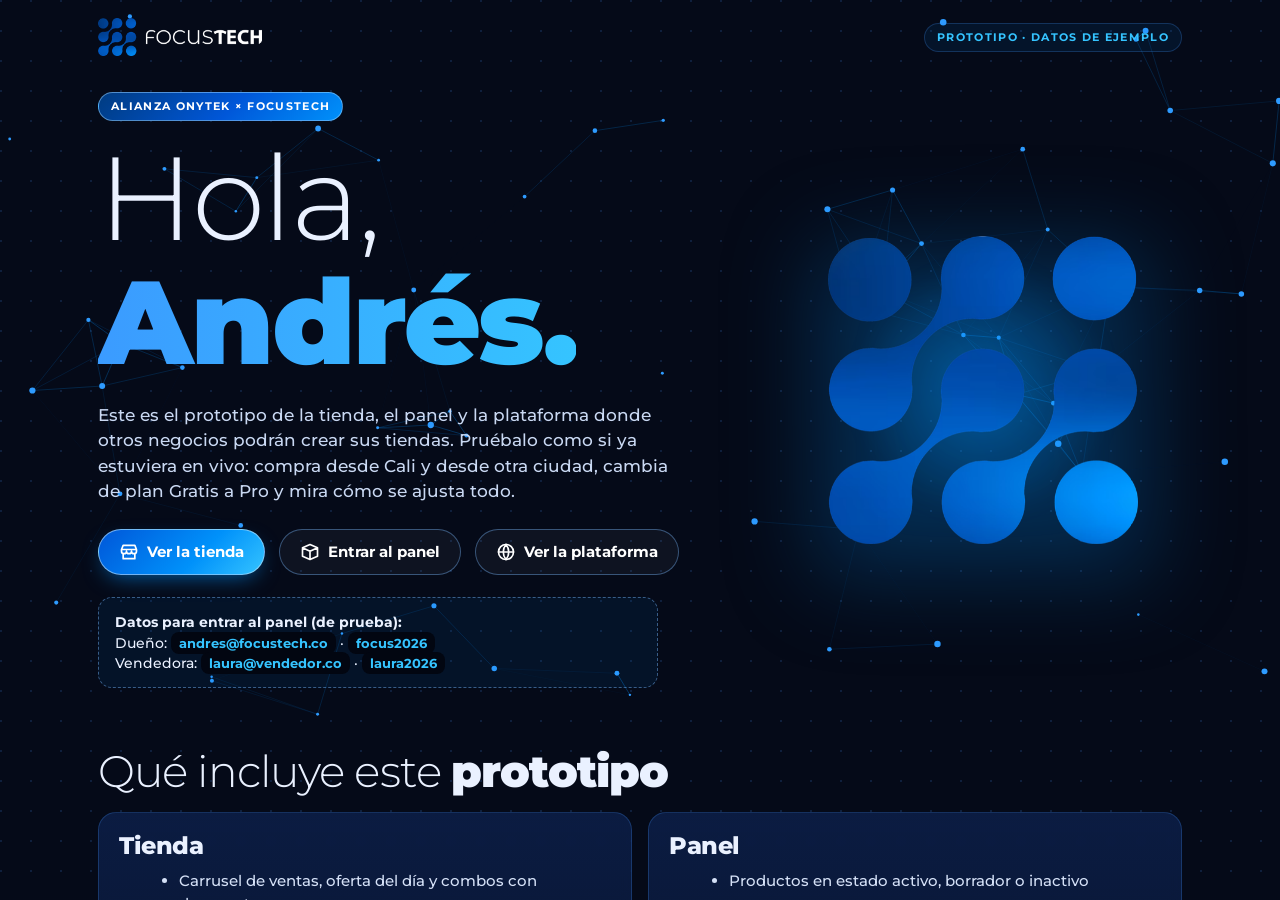
==== focustech-web/index.html @ 9f006800 "FOCUSTECH: version real (Supabase + PWA) en focustech-web; prototipo actualizado Co-Authored-By: Cla" ====
<!DOCTYPE html>
<html lang="es">
<head>
<meta charset="utf-8">
<meta name="viewport" content="width=device-width, initial-scale=1, viewport-fit=cover">
<title>FOCUSTECH · Tecnología premium con respaldo real</title>
<meta name="description" content="Celulares, tablets, relojes, portátiles y más con garantía directa de 3 meses a 1 año. Compra seguro o agenda tu cita en nuestro Showroom en Cali.">
<meta name="theme-color" content="#050A18">
<meta property="og:title" content="FOCUSTECH · Tecnología premium con respaldo real"><meta property="og:description" content="Compra seguro o agenda tu cita en nuestro Showroom. Garantía directa desde 3 meses hasta 1 año."><meta property="og:type" content="website"><meta property="og:image" content="icons/icon-512.png">
<link rel="manifest" href="manifest.webmanifest"><link rel="icon" type="image/png" href="icons/favicon.png"><link rel="apple-touch-icon" href="icons/apple-touch-icon.png">
<meta name="apple-mobile-web-app-capable" content="yes"><meta name="mobile-web-app-capable" content="yes"><meta name="apple-mobile-web-app-title" content="FOCUSTECH"><meta name="apple-mobile-web-app-status-bar-style" content="black-translucent">
<script src="config.js"></script>
<link rel="preconnect" href="https://fonts.googleapis.com">
<link href="https://fonts.googleapis.com/css2?family=Montserrat:wght@300;400;500;600;700;800;900&display=swap" rel="stylesheet">
<style>
/* Idea: red de nodos azules sobre noche profunda, como el isotipo. Cristal oscuro, degradado de marca, Montserrat Light + Bold como el logo. */
:root{
  --night:#050A18; --deep:#081330; --panel:#0B1A3D; --line:rgba(70,150,255,.24);
  --b1:#003B80; --b2:#0057D9; --b3:#0091FA; --cyan:#35C4FF;
  --text:#EAF1FF; --steel:#9DB2D6;
  --ok:#35D68B; --warn:#FFB84A; --bad:#FF6B7A;
  --g:linear-gradient(135deg,#003B80 0%,#0057D9 55%,#0091FA 100%);
  --gt:linear-gradient(90deg,#3B9BFF,#35C4FF);
  --f-display:'Montserrat',system-ui,-apple-system,'Segoe UI',sans-serif;
  --f-body:'Montserrat',system-ui,-apple-system,'Segoe UI',sans-serif;
  --f-mono:'Montserrat',system-ui,sans-serif;
  color-scheme:dark;
}
*{box-sizing:border-box;margin:0}
html,body{height:100%}
body{font:500 15px/1.5 var(--f-body);color:var(--text);background-color:var(--night);
  background-image:radial-gradient(circle at 1px 1px,rgba(70,150,255,.16) 1px,transparent 0);background-size:30px 30px;
  -webkit-font-smoothing:antialiased;overflow:hidden}
button,input,select,textarea{font:inherit;color:inherit}
button{cursor:pointer}
a{color:inherit}
:focus-visible{outline:3px solid var(--cyan);outline-offset:2px}
h1,h2,h3{font-family:var(--f-display);font-weight:800;line-height:1.05;letter-spacing:-.02em;text-wrap:balance}
.l{font-weight:300}
.gt{background:var(--gt);-webkit-background-clip:text;background-clip:text;color:transparent;font-weight:900}
.num{font-variant-numeric:tabular-nums}
.mono{font-variant-numeric:tabular-nums;letter-spacing:.04em}
.sr{position:absolute;width:1px;height:1px;overflow:hidden;clip:rect(0 0 0 0)}
.view{display:none;height:100%;overflow:auto;-webkit-overflow-scrolling:touch;scrollbar-color:#1d4a9a transparent}
.view.on{display:block}
#v-panel.on{display:flex}

/* botones */
.btn{display:inline-flex;align-items:center;justify-content:center;gap:8px;padding:11px 20px;border:1px solid rgba(120,185,255,.45);border-radius:999px;background:var(--g);color:#fff;font-weight:700;text-decoration:none;box-shadow:0 8px 22px -8px rgba(0,145,250,.7);transition:transform .15s,box-shadow .15s,filter .15s;min-height:44px}
.btn:hover{transform:translateY(-2px);box-shadow:0 12px 28px -8px rgba(0,145,250,.9);filter:brightness(1.1)}
.btn:active{transform:translateY(0) scale(.98)}
.btn.alt{background:rgba(255,255,255,.04);box-shadow:none;border-color:rgba(120,185,255,.4)}
.btn.alt:hover{background:rgba(0,145,250,.16);box-shadow:none}
.btn.sig{background:linear-gradient(135deg,#0057D9,#0091FA 60%,#35C4FF);border-color:rgba(190,230,255,.6)}
.btn.sm{padding:6px 14px;min-height:36px;font-size:13px}
.btn.block{width:100%}
.btn[disabled]{opacity:.4;cursor:not-allowed;box-shadow:none;transform:none;filter:none}
.ico{width:20px;height:20px;fill:none;stroke:currentColor;stroke-width:2;stroke-linecap:round;stroke-linejoin:round;flex:none}
.pill{display:inline-block;font:700 10.5px/1 var(--f-body);text-transform:uppercase;letter-spacing:.07em;padding:6px 9px;border-radius:999px;border:1px solid var(--line);background:rgba(255,255,255,.06);color:var(--text)}
.pill.ok{background:rgba(53,214,139,.14);color:#6FE6AE;border-color:rgba(53,214,139,.4)}
.pill.warn{background:rgba(255,184,74,.14);color:#FFCC7A;border-color:rgba(255,184,74,.4)}
.pill.bad{background:rgba(255,107,122,.14);color:#FF9AA5;border-color:rgba(255,107,122,.4)}
.pill.info{background:rgba(0,145,250,.18);color:#7CC7FF;border-color:rgba(0,145,250,.5)}
.pill.dark{background:#020611;color:#9DB2D6;border-color:#24376a}
.tag{display:inline-block;font:700 11px/1 var(--f-body);text-transform:uppercase;letter-spacing:.12em;padding:8px 12px;border:1px solid var(--line);border-radius:999px;color:var(--cyan);background:rgba(0,145,250,.08)}
.tag.solid{background:var(--g);color:#fff;border-color:rgba(160,215,255,.5)}

/* cristal con luz que sigue el cursor */
.card,.pc,.orow{position:relative;overflow:hidden;background:linear-gradient(180deg,rgba(16,40,92,.62),rgba(8,20,50,.78));border:1px solid var(--line);border-radius:18px;backdrop-filter:blur(6px)}
.card::before,.pc::before,.orow::before{content:"";position:absolute;inset:0;pointer-events:none;opacity:0;transition:opacity .25s;background:radial-gradient(240px circle at var(--mx,50%) var(--my,0%),rgba(0,145,250,.26),transparent 65%)}
.card:hover::before,.pc:hover::before,.orow:hover::before{opacity:1}

.logo{display:inline-flex;align-items:center;text-decoration:none;flex:none}
.logo img{display:block}

.zone{position:relative;overflow:hidden}
.net{position:absolute;inset:0;width:100%;height:100%;pointer-events:none;z-index:0}
.rel{position:relative;z-index:1}
.hv{position:relative;display:grid;place-items:center;min-height:260px}
.hv img{width:min(78%,340px);height:auto;position:relative;z-index:1;filter:drop-shadow(0 20px 50px rgba(0,145,250,.5));animation:floaty 6s ease-in-out infinite}
.hv.sm img{width:min(62%,220px)}
.par{transform:translate3d(calc(var(--px,0)*16px),calc(var(--py,0)*16px),0) rotateY(calc(var(--px,0)*12deg)) rotateX(calc(var(--py,0)*-12deg));transition:transform .2s ease-out}
.halo{position:absolute;width:70%;aspect-ratio:1;border-radius:50%;background:radial-gradient(circle,rgba(0,145,250,.45),transparent 65%);filter:blur(10px);animation:halo 5s ease-in-out infinite}
@keyframes floaty{50%{translate:0 -10px}}
@keyframes halo{50%{opacity:.6;transform:scale(1.08)}}

/* bienvenida */
.wrap{max-width:1120px;margin:0 auto;padding:0 18px}
.w-top{display:flex;align-items:center;justify-content:space-between;gap:10px;padding:18px 0;flex-wrap:wrap}
.hero2{display:grid;grid-template-columns:1.25fr .75fr;gap:24px;align-items:center;padding:18px 0 34px}
.hero2 h1{font-size:clamp(54px,10vw,118px);margin:16px 0 0;font-weight:300}
.hero2 p.lead{max-width:54ch;margin:18px 0 24px;font-size:17px;color:#C9D8F2}
.cta{display:flex;flex-wrap:wrap;gap:14px}
.creds{margin-top:22px;padding:14px 16px;border:1px dashed rgba(120,185,255,.45);border-radius:14px;background:rgba(0,145,250,.07);max-width:560px;font-size:13.5px}
.creds code{font:700 13px var(--f-body);background:#020611;color:var(--cyan);padding:3px 8px;border-radius:8px}
@media(max-width:760px){.hero2{grid-template-columns:1fr}.hv{order:-1;min-height:180px}.hv img{width:150px}}
.sec{padding:26px 0}
.sec>h2{font-size:clamp(28px,5vw,44px);margin-bottom:18px;font-weight:300}
.sec>h2 b{font-weight:900}
.steps{display:grid;grid-template-columns:repeat(auto-fit,minmax(230px,1fr));gap:16px}
.step{padding:20px}
.step .n{font:800 46px/1 var(--f-display);background:var(--gt);-webkit-background-clip:text;background-clip:text;color:transparent}
.step h3{font-size:22px;margin:8px 0}
.step p{color:#C9D8F2}
.two{display:grid;grid-template-columns:repeat(auto-fit,minmax(300px,1fr));gap:16px}
.two .card{padding:20px}
.two h3{font-size:24px;margin-bottom:12px}
.two li,.todo li{margin:0 0 8px 20px;color:#D5E1F7}
.todo{padding:20px}
.sw{display:grid;grid-template-columns:repeat(2,1fr);gap:10px}
.swb{display:flex;flex-direction:column;gap:2px;text-align:left;background:rgba(255,255,255,.04);border:1px solid var(--line);border-radius:14px;padding:10px;transition:transform .15s,border-color .15s}
.swb:hover{transform:translateY(-3px);border-color:var(--cyan)}
.swb i{display:block;height:44px;border-radius:10px;background:var(--c);border:1px solid rgba(255,255,255,.18);margin-bottom:6px}
.swb b{font-size:13px}.swb span{font:600 12px var(--f-body);color:var(--steel);letter-spacing:.06em}
.tysample{font-size:clamp(34px,7vw,54px);line-height:1;margin-bottom:10px}
.tysample span{font-weight:300}.tysample b{font-weight:900}

/* tienda */
.s-head{position:sticky;top:0;z-index:20;background:rgba(5,10,24,.82);backdrop-filter:blur(14px);border-bottom:1px solid var(--line)}
.s-head .wrap{display:flex;align-items:center;gap:12px;padding-top:10px;padding-bottom:10px;flex-wrap:wrap}
.search{flex:1 1 220px;order:3;position:relative}
.search input[type=text]{width:100%;padding:10px 14px 10px 42px;border:1px solid var(--line);border-radius:999px;background:rgba(255,255,255,.06);min-height:44px}
.search input::placeholder{color:var(--steel)}
.search .ico{position:absolute;left:14px;top:12px;color:var(--cyan);pointer-events:none}
@media(min-width:760px){.search{order:0;max-width:420px;margin-left:12px}}
.s-head .push{margin-left:auto;display:flex;gap:12px;align-items:center}
.s-head .lnk{font-size:13px;font-weight:700;color:var(--steel);text-decoration:none;padding:6px 2px;border-bottom:2px solid transparent}
.s-head .lnk:hover{color:#fff;border-color:var(--b3)}
.cartbtn{position:relative;background:var(--g);color:#fff;border:1px solid rgba(160,215,255,.5);border-radius:999px;padding:8px 16px;display:flex;gap:8px;align-items:center;font-weight:700;min-height:44px;box-shadow:0 8px 22px -8px rgba(0,145,250,.8)}
.cartbtn .cnt{background:#fff;color:#003B80;font:800 12px var(--f-body);min-width:22px;height:22px;border-radius:99px;display:grid;place-items:center;padding:0 6px}
.cartbtn.bump{animation:bump .45s}
@keyframes bump{30%{transform:scale(1.14)}60%{transform:scale(.96)}}
.shero{border-bottom:1px solid var(--line);background:linear-gradient(180deg,rgba(0,59,128,.25),transparent)}
.s-hero2{display:grid;grid-template-columns:1.3fr .7fr;gap:20px;align-items:center;padding:24px 0 26px}
.s-hero2 h1{font-size:clamp(40px,8vw,84px);font-weight:300;margin:14px 0 0}
.trust{display:flex;flex-wrap:wrap;gap:8px;margin-top:18px}
.s-hero2 .hv{min-height:180px}
@media(max-width:760px){.s-hero2{grid-template-columns:1fr}.s-hero2 .hv{display:none}}
.tools{display:flex;gap:12px;align-items:center;padding:16px 0 6px}
.chips{display:flex;gap:8px;overflow-x:auto;scrollbar-width:none;flex:1;padding:4px 2px}
.chip{flex:none;border:1px solid var(--line);border-radius:999px;background:rgba(255,255,255,.05);padding:8px 16px;font-weight:700;min-height:40px;transition:background .15s,transform .15s}
.chip:hover{transform:translateY(-2px);background:rgba(0,145,250,.15)}
.chip.on{background:var(--g);border-color:rgba(160,215,255,.6);box-shadow:0 6px 18px -6px rgba(0,145,250,.8)}
.sortw select{width:auto;min-height:40px;padding:6px 12px;border-radius:999px;font-weight:700;font-size:13px}
.grid{display:grid;grid-template-columns:repeat(auto-fill,minmax(150px,1fr));gap:16px;padding:12px 0 30px}
.pc{display:flex;flex-direction:column;text-align:left;transition:transform .18s ease-out,box-shadow .2s,border-color .2s;transform-style:preserve-3d}
.pc:hover{border-color:rgba(80,190,255,.7);box-shadow:0 18px 40px -16px rgba(0,145,250,.65)}
.pc .tile{position:relative;aspect-ratio:16/11;display:grid;place-items:center;cursor:pointer;overflow:hidden}
.pc .tile::after{content:"";position:absolute;inset:0;background:repeating-linear-gradient(0deg,transparent 0 3px,rgba(255,255,255,.025) 3px 4px);pointer-events:none}
.pc .tile svg{width:76%;height:auto;filter:drop-shadow(0 10px 18px rgba(0,0,0,.45));transition:transform .3s cubic-bezier(.2,.8,.2,1)}
.pc:hover .tile svg{transform:translateY(-5px) scale(1.07) rotate(-2deg)}
.pc .badge{position:absolute;left:10px;top:10px;z-index:1}
.pc .bd{padding:12px 14px 14px;display:flex;flex-direction:column;gap:3px;flex:1;position:relative}
.pc .br{font:700 10.5px var(--f-body);letter-spacing:.12em;text-transform:uppercase;color:var(--cyan)}
.pc .nm{font-weight:700;line-height:1.25;cursor:pointer}
.pc .sp{font-size:12px;line-height:1.4;color:var(--steel)}
.pc .pr{font:800 22px/1 var(--f-display);margin-top:auto;padding-top:10px}
.pc.off{opacity:.65}
.empty{padding:40px 16px;text-align:center;border:1px dashed var(--line);border-radius:18px;background:rgba(255,255,255,.03);margin-bottom:30px}

/* pie */
.foot{border-top:1px solid var(--line);background:linear-gradient(180deg,transparent,rgba(0,59,128,.22));padding:26px 0 30px;margin-top:20px}
.foot .by{display:flex;flex-wrap:wrap;gap:10px 16px;align-items:center;justify-content:space-between;padding-bottom:16px;border-bottom:1px solid var(--line)}
.onylogo{display:inline-flex;align-items:center;gap:8px;font:700 14px var(--f-body);letter-spacing:.14em}
.onylogo i{display:block;width:16px;height:16px;border-radius:5px;background:var(--g)}
.foot .lema{font-size:13px;color:var(--steel)}
.legal{display:flex;flex-wrap:wrap;gap:4px 0;margin-top:14px;font-size:12.5px}
.legal button{background:none;border:0;color:var(--text);padding:4px 0;text-decoration:underline;text-underline-offset:3px;opacity:.85}
.legal button:hover{color:var(--cyan)}
.legal span{padding:0 10px;color:#3a5a95}
.copy{margin-top:10px;font-size:12.5px;color:var(--steel)}

/* modal */
.mback{position:fixed;inset:0;background:rgba(2,6,17,.72);backdrop-filter:blur(4px);display:flex;align-items:flex-end;justify-content:center;z-index:60}
.msheet{background:linear-gradient(180deg,#0D1F4A,#071230);border:1px solid var(--line);width:100%;max-height:92%;display:flex;flex-direction:column;border-radius:22px 22px 0 0;box-shadow:0 -10px 50px -10px rgba(0,145,250,.5);animation:rise .28s cubic-bezier(.2,.8,.2,1)}
@keyframes rise{from{transform:translateY(24px)}}
.msheet>header{display:flex;align-items:center;justify-content:space-between;gap:10px;padding:14px 16px;border-bottom:1px solid var(--line)}
.msheet>header h3{font-size:20px}
.x{width:40px;height:40px;border:1px solid var(--line);border-radius:50%;background:rgba(255,255,255,.06);display:grid;place-items:center}
.x:hover{background:rgba(0,145,250,.25)}
.mbody{padding:16px;overflow:auto;flex:1}
.msheet>footer{padding:12px 16px;border-top:1px solid var(--line);display:flex;gap:10px;justify-content:flex-end;flex-wrap:wrap}
@media(min-width:760px){
  .mback{align-items:center}
  .msheet{width:560px;border-radius:22px;max-height:88%}
  .msheet.side{align-self:stretch;margin-left:auto;width:440px;max-height:none;border-radius:22px 0 0 22px}
}
.line{display:flex;gap:12px;align-items:center;padding:10px 0;border-bottom:1px solid rgba(70,150,255,.16)}
.line .th{width:64px;height:48px;display:grid;place-items:center;border-radius:10px;flex:none;border:1px solid var(--line)}
.line .th svg{width:80%}
.line .t{flex:1;min-width:0}
.line .t b{display:block;line-height:1.25}
.step-q{display:inline-flex;align-items:center;border:1px solid var(--line);border-radius:999px;background:rgba(255,255,255,.05);overflow:hidden}
.step-q button{width:34px;height:34px;border:0;background:none;font-weight:800;font-size:18px}
.step-q button:hover{background:rgba(0,145,250,.3)}
.step-q span{min-width:30px;text-align:center;font:700 14px var(--f-body)}
.tot{display:grid;gap:6px;padding:12px 0 0;font-size:14.5px}
.tot div{display:flex;justify-content:space-between}
.tot .g{font:800 26px/1 var(--f-display);padding-top:10px;border-top:1px solid var(--line);margin-top:4px}
.coupon{display:flex;gap:8px;margin-top:12px}
.coupon input{flex:1;min-width:0}
.fld{display:grid;gap:5px;margin-bottom:12px}
.fld label,.lbl{font:700 11px var(--f-body);text-transform:uppercase;letter-spacing:.1em;color:var(--cyan)}
input[type=text],input[type=email],input[type=password],input[type=number],input[type=tel],select,textarea{width:100%;border:1px solid var(--line);background:rgba(255,255,255,.06);padding:10px 14px;min-height:44px;border-radius:12px}
input:focus,select:focus{border-color:var(--b3);box-shadow:0 0 0 3px rgba(0,145,250,.28);outline:none}
select option{background:#0B1A3D;color:#fff}
.pays{display:grid;gap:8px;margin-bottom:12px}
.pay{display:flex;gap:10px;align-items:flex-start;border:1px solid var(--line);border-radius:14px;background:rgba(255,255,255,.04);padding:10px 12px;cursor:pointer}
.pay:has(input:checked){border-color:var(--b3);background:rgba(0,145,250,.14)}
.pay input{margin-top:4px;accent-color:#0091FA}
.pay small{display:block;color:var(--steel);font-size:12.5px}
.err{color:#FF9AA5;font-weight:700;font-size:13px;min-height:18px}
.specs{display:grid;gap:6px;margin:12px 0}
.specs li{list-style:none;padding:8px 12px;border:1px solid var(--line);border-radius:10px;background:rgba(255,255,255,.04);font-size:13.5px}
.bigtile{display:grid;place-items:center;aspect-ratio:16/10;border-radius:16px;border:1px solid var(--line)}
.bigtile svg{width:62%;filter:drop-shadow(0 14px 24px rgba(0,0,0,.5));animation:floaty 5s ease-in-out infinite}
.toast{position:fixed;left:50%;bottom:86px;transform:translateX(-50%);background:#0D1F4A;color:#fff;border:1px solid var(--b3);border-radius:999px;padding:12px 18px;z-index:90;font-weight:700;max-width:92%;display:none;box-shadow:0 10px 40px -10px rgba(0,145,250,.8)}
.toast.on{display:block}
.proc{text-align:center;padding:26px 0}
.proc p{margin-top:18px;color:var(--steel)}
.nodes{display:grid;grid-template-columns:repeat(3,26px);gap:9px;justify-content:center}
.nodes i{display:block;width:26px;height:26px;border-radius:50%;background:#0057D9;animation:dot 1.1s ease-in-out infinite}
.nodes i:nth-child(1){background:#003B80}.nodes i:nth-child(2){background:#004DAD}.nodes i:nth-child(3){background:#015CC5}
.nodes i:nth-child(8){background:#0064CC}.nodes i:nth-child(9){background:#0091FA}
@keyframes dot{0%,100%{transform:scale(.5);opacity:.45}50%{transform:scale(1);opacity:1}}
.fly{position:fixed;z-index:99;width:34px;height:34px;pointer-events:none;filter:drop-shadow(0 0 10px #0091FA)}

/* panel */
.side{width:240px;flex:none;background:linear-gradient(180deg,#071230,#050A18);border-right:1px solid var(--line);display:none;flex-direction:column;padding:16px 12px;height:100%;overflow:auto}
.side .logo{padding:6px 8px 20px}
.side nav{display:grid;gap:6px}
.nv{display:flex;gap:10px;align-items:center;padding:11px 14px;border:1px solid transparent;border-radius:14px;background:none;color:var(--steel);font-weight:700;text-align:left;width:100%;transition:background .15s,color .15s}
.nv:hover{background:rgba(0,145,250,.1);color:#fff}
.nv.on{background:var(--g);color:#fff;border-color:rgba(160,215,255,.4);box-shadow:0 8px 22px -10px rgba(0,145,250,.9)}
.nv .cnt{margin-left:auto;background:#fff;color:#003B80;font:800 11px var(--f-body);padding:2px 8px;border-radius:99px}
.side .by{margin-top:auto;padding:14px 8px 0;border-top:1px solid var(--line);font-size:12px;color:var(--steel)}
.pmain{flex:1;min-width:0;height:100%;overflow:auto;display:flex;flex-direction:column}
.ptop{position:sticky;top:0;z-index:15;background:rgba(5,10,24,.85);backdrop-filter:blur(14px);border-bottom:1px solid var(--line);display:flex;align-items:center;gap:10px;padding:10px 16px}
.ptop .r{margin-left:auto;display:flex;gap:8px;align-items:center}
.avatar{width:38px;height:38px;border-radius:50%;background:var(--g);border:1px solid rgba(160,215,255,.6);display:grid;place-items:center;font:800 16px var(--f-body)}
.pbody{padding:18px 16px 130px;flex:1;max-width:1100px;width:100%}
.hi{font-size:clamp(34px,6vw,56px);font-weight:300;margin-bottom:4px}
.hi b{font-weight:900}
.sub{color:var(--steel);margin-bottom:18px}
.kpis{display:grid;grid-template-columns:repeat(2,1fr);gap:12px;margin-bottom:18px}
.kpi{padding:14px 16px}
.kpi .k{font:700 10.5px var(--f-body);text-transform:uppercase;letter-spacing:.1em;color:var(--steel)}
.kpi .v{font:800 28px/1.1 var(--f-display);margin-top:6px}
.kpi.hot{background:var(--g);border-color:rgba(160,215,255,.6)}
.kpi.hot .k{color:#D8ECFF}
.cols{display:grid;gap:16px}
.box{padding:16px}
.box h3{font-size:19px;margin-bottom:12px}
.bars{display:grid;grid-template-columns:repeat(7,1fr);gap:8px;align-items:end;height:180px;padding-top:22px}
.bar{display:flex;flex-direction:column;justify-content:flex-end;align-items:center;gap:4px;height:100%}
.bar i{display:block;width:100%;border-radius:8px 8px 3px 3px;background:linear-gradient(180deg,#0057D9,#003B80);min-height:4px;transform-origin:bottom}
.bar.today i{background:linear-gradient(180deg,#35C4FF,#0091FA);box-shadow:0 0 22px rgba(0,145,250,.8)}
.bar em{font:700 10px var(--f-body);font-style:normal;white-space:nowrap}
.bar span{font:700 10.5px var(--f-body);color:var(--steel);text-transform:uppercase}
.anim .bar i{animation:grow .8s cubic-bezier(.2,.8,.2,1) both}
.anim .kpi{animation:up .5s cubic-bezier(.2,.8,.2,1) both}
.anim .kpi:nth-child(2){animation-delay:.06s}.anim .kpi:nth-child(3){animation-delay:.12s}.anim .kpi:nth-child(4){animation-delay:.18s}
@keyframes grow{from{transform:scaleY(0)}}
@keyframes up{from{transform:translateY(10px)}}
.row{display:flex;gap:10px;align-items:center;justify-content:space-between;padding:11px 0;border-bottom:1px solid rgba(70,150,255,.16);flex-wrap:wrap}
.row:last-child{border-bottom:0}
.row .l{min-width:0;flex:1 1 180px;font-weight:500}
.row .l b{display:block}
.row .l small{color:var(--steel)}
.row .rt{display:flex;gap:6px;align-items:center;flex-wrap:wrap}
.orow{width:100%;padding:14px;text-align:left;display:grid;gap:8px;margin-bottom:12px;color:inherit}
.orow:hover{border-color:rgba(80,190,255,.7)}
.orow .top{display:flex;justify-content:space-between;gap:8px;align-items:baseline}
.orow .id{font:700 13px var(--f-body);color:var(--cyan)}
.orow .tt{font:800 20px/1 var(--f-display)}
.toggle{width:48px;height:28px;border:1px solid var(--line);border-radius:99px;background:rgba(255,255,255,.08);position:relative;padding:0;transition:background .15s}
.toggle::after{content:"";position:absolute;top:3px;left:3px;width:20px;height:20px;border-radius:50%;background:#fff;transition:left .15s}
.toggle[aria-pressed=true]{background:var(--g)}
.toggle[aria-pressed=true]::after{left:23px}
.bnav{position:fixed;left:0;right:0;bottom:0;z-index:30;background:rgba(5,10,24,.92);backdrop-filter:blur(14px);display:grid;grid-template-columns:repeat(5,1fr);border-top:1px solid var(--line);padding-bottom:env(safe-area-inset-bottom)}
.bnav button{background:none;border:0;color:var(--steel);padding:10px 2px 9px;display:grid;justify-items:center;gap:3px;font:700 10.5px var(--f-body);position:relative}
.bnav button.on{color:var(--cyan)}
.bnav button.on::before{content:"";position:absolute;top:0;left:25%;right:25%;height:3px;border-radius:0 0 4px 4px;background:var(--cyan);box-shadow:0 0 14px var(--b3)}
.bnav .cnt{position:absolute;top:4px;left:55%;background:var(--b3);color:#fff;font:800 10px var(--f-body);padding:1px 6px;border-radius:99px}
.fab{position:fixed;right:16px;bottom:78px;width:58px;height:58px;border-radius:50%;background:linear-gradient(135deg,#0057D9,#0091FA 60%,#35C4FF);border:1px solid rgba(200,235,255,.7);box-shadow:0 12px 30px -8px rgba(0,145,250,.9);display:grid;place-items:center;z-index:31;color:#fff;transition:transform .15s}
.fab:hover{transform:rotate(90deg) scale(1.06)}
.fab .ico{width:28px;height:28px;stroke-width:3}
@media(min-width:900px){
  .side{display:flex}
  .bnav{display:none}
  .ptop .logo{display:none}
  .fab{bottom:24px;right:24px}
  .pbody{padding-bottom:50px}
  .kpis{grid-template-columns:repeat(4,1fr)}
  .cols{grid-template-columns:1.3fr 1fr}
  .toast{bottom:30px}
}
.login{min-height:100%;width:100%;display:grid;place-items:center;padding:70px 16px 20px;overflow:auto}
.login .card{width:100%;max-width:420px;padding:24px}
.login h1{font-size:34px;font-weight:300;margin:14px 0 6px}
.login h1 b{font-weight:900}
.lg-iso{width:64px;height:auto;display:block}
.pw{position:relative}
.pw button{position:absolute;right:0;top:0;height:44px;width:44px;border:0;background:none;display:grid;place-items:center;color:var(--steel)}
.chk{display:flex;gap:8px;align-items:center;margin:4px 0 14px;font-weight:600}
.chk input{width:20px;height:20px;accent-color:#0091FA}
.lock-top{position:absolute;top:14px;left:16px;right:16px;display:flex;justify-content:space-between;align-items:center;z-index:2}
.simrow{display:flex;gap:10px;align-items:center;flex-wrap:wrap;margin-bottom:16px}
@media(prefers-reduced-motion:reduce){*,*::before,*::after{animation:none!important;transition:none!important}}

/* ===== tienda en blanco (solo .lightv y sus ventanas) ===== */
.lightv,.msheet.lt{--text:#0A1633;--steel:#5A6C8F;--line:rgba(0,70,170,.18);color:var(--text)}
.lightv{color-scheme:light}
.lightv .s-head{background:rgba(255,255,255,.9);border-bottom-color:var(--line)}
.lightv .search .ico{color:#0057D9}
.lightv .s-head .lnk:hover{color:var(--text)}
.lightv .shero{background:linear-gradient(180deg,#E8F1FF,#fff);border-bottom-color:var(--line)}
.lightv .gt{background:linear-gradient(90deg,#003B80,#0091FA);-webkit-background-clip:text;background-clip:text;color:transparent}
.lightv .tag{color:#0057D9;background:rgba(0,87,217,.07);border-color:rgba(0,87,217,.25)}
.lightv .tag.solid{color:#fff;background:var(--g)}
.lightv .halo{background:radial-gradient(circle,rgba(0,145,250,.28),transparent 65%)}
.lightv .hv img{filter:drop-shadow(0 18px 34px rgba(0,87,217,.35))}
.lightv .chip{background:#fff;color:var(--text)}
.lightv .chip:hover{background:#EAF2FF}
.lightv .chip.on{background:var(--g);color:#fff}
.lightv .pc{background:#fff;box-shadow:0 10px 26px -16px rgba(0,60,160,.45)}
.lightv .pc:hover{box-shadow:0 22px 40px -18px rgba(0,87,217,.55)}
.lightv .pc .br{color:#0057D9}
.lightv .empty{background:rgba(0,87,217,.04)}
.lightv .foot{background:#F1F5FC}
.lightv .legal span{color:#9DB2D6}
.lightv .onylogo i{background:var(--g)}
.lightv .btn.alt,.msheet.lt .btn.alt{color:var(--text);background:#fff;border-color:rgba(0,87,217,.35)}
.lightv .btn.alt:hover,.msheet.lt .btn.alt:hover{background:#EAF2FF}
.lightv input,.lightv select,.msheet.lt input,.msheet.lt select{background:#F4F7FD;color:var(--text)}
.lightv input::placeholder,.msheet.lt input::placeholder{color:var(--steel)}
.lightv select option,.msheet.lt select option{background:#fff;color:#0A1633}
.lightv .pill,.msheet.lt .pill{background:#F1F5FC;color:var(--text)}
.lightv .pill.ok,.msheet.lt .pill.ok{background:#E3F7EC;color:#0E7A47;border-color:#9ADBB8}
.lightv .pill.warn,.msheet.lt .pill.warn{background:#FFF1D6;color:#8A5200;border-color:#F0C37A}
.lightv .pill.bad,.msheet.lt .pill.bad{background:#FFE4E6;color:#B3261E;border-color:#F3A5AC}
.lightv .pill.info,.msheet.lt .pill.info{background:#E1EEFF;color:#0057D9;border-color:#9CC6FF}
.lightv .pill.dark,.msheet.lt .pill.dark{background:#0A1633;color:#fff;border-color:#0A1633}
.msheet.lt{background:linear-gradient(180deg,#fff,#F1F5FC);box-shadow:0 -10px 50px -10px rgba(0,87,217,.35)}
.msheet.lt .x{background:#F1F5FC}
.msheet.lt .x:hover{background:#DCEAFF}
.msheet.lt .step-q,.msheet.lt .pay,.msheet.lt .specs li{background:#F4F7FD}
.msheet.lt .pay:has(input:checked){background:#E1EEFF}
.msheet.lt .fld label,.msheet.lt .lbl{color:#0057D9}
.msheet.lt .line,.msheet.lt .line .th{border-color:var(--line)}
.msheet.lt .step-q button:hover{background:#DCEAFF}
.msheet.lt .err{color:#C62828}
.msheet.lt .empty{background:rgba(0,87,217,.04)}

.lightv .s-head{background:rgba(255,255,255,.92)}
.ticker{background:linear-gradient(90deg,#003B80,#0057D9 50%,#0091FA);color:#fff;overflow:hidden;white-space:nowrap;font:700 11.5px var(--f-body);letter-spacing:.09em;text-transform:uppercase}
.tk{display:inline-flex;padding:9px 0;animation:tick 40s linear infinite}
.tk span{padding:0 26px}
.tk span::before{content:"";display:inline-block;width:7px;height:7px;border-radius:50%;background:#7FD3FF;margin-right:26px;vertical-align:middle;box-shadow:0 0 8px #7FD3FF}
@keyframes tick{to{transform:translateX(-50%)}}
.deal{display:grid;grid-template-columns:.85fr 1.15fr;margin:24px 0 6px;border-radius:26px;overflow:hidden;background:linear-gradient(120deg,#021A47,#003B80 52%,#0057D9);color:#fff;box-shadow:0 26px 54px -26px rgba(0,60,160,.8);position:relative}
.deal::after{content:"";position:absolute;inset:0;pointer-events:none;background:radial-gradient(520px circle at 18% 50%,rgba(53,196,255,.38),transparent 62%)}
.dtile{display:grid;place-items:center;padding:22px;min-height:230px;position:relative;z-index:1}
.dtile svg{width:72%;max-width:270px;animation:floaty 5s ease-in-out infinite;filter:drop-shadow(0 18px 28px rgba(0,0,0,.5))}
.dtx{padding:26px 26px 26px 6px;position:relative;z-index:1;display:flex;flex-direction:column;gap:10px;align-items:flex-start}
.dtx h2{font-size:clamp(24px,4vw,38px);font-weight:800}
.dsp{color:#C2D8F8;font-size:14px}
.dpr{display:flex;align-items:center;gap:10px;flex-wrap:wrap}
.dpr s{opacity:.6}
.dpr b{font:800 clamp(28px,5vw,40px)/1 var(--f-display)}
.cd{display:flex;gap:8px}
.cd span{background:rgba(255,255,255,.12);border:1px solid rgba(255,255,255,.28);border-radius:14px;padding:8px 10px;font:700 11px var(--f-body);min-width:60px;text-align:center;text-transform:uppercase;letter-spacing:.08em}
.cd b{display:block;font:800 24px/1.1 var(--f-display);font-variant-numeric:tabular-nums}
@media(max-width:760px){.deal{grid-template-columns:1fr}.dtx{padding:6px 20px 22px}.dtile{min-height:170px}}
.sh{display:flex;align-items:baseline;gap:6px 14px;flex-wrap:wrap;margin:30px 0 12px}
.sh h2,.ch{font-size:clamp(26px,4vw,38px);font-weight:300}
.sh h2 b,.ch b{font-weight:900}
.sh p{color:var(--steel);font-size:14px}
.ch{margin:30px 0 2px}
.crow{display:grid;grid-template-columns:repeat(auto-fit,minmax(270px,1fr));gap:16px}
.cb{background:#fff;border:1px solid var(--line);border-radius:22px;padding:16px;display:flex;flex-direction:column;gap:10px;box-shadow:0 14px 30px -20px rgba(0,60,160,.55);transition:transform .2s,box-shadow .2s}
.cb:hover{transform:translateY(-4px);box-shadow:0 24px 40px -22px rgba(0,87,217,.6)}
.cb .tag{align-self:flex-start}
.cb h3{font-size:21px}
.cbi{display:flex;align-items:center;gap:6px}
.cbi span{flex:1;aspect-ratio:4/3;border-radius:14px;display:grid;place-items:center;border:1px solid var(--line)}
.cbi span svg{width:76%}
.cbi i{font-style:normal;font-weight:800;color:#0057D9}
.cb ul{margin-left:18px;font-size:13px;color:var(--steel)}
.cbp{display:flex;align-items:center;gap:8px;flex-wrap:wrap;margin-top:auto}
.cbp s{color:var(--steel);font-size:13px}
.cbp b{font:800 22px/1 var(--f-display)}
.pc .pr s{font:600 12.5px var(--f-body);color:var(--steel);margin-right:6px}
.ship{margin-top:14px}
.shipbar{height:10px;border-radius:99px;background:rgba(0,87,217,.14);overflow:hidden}
.shipbar i{display:block;height:100%;background:linear-gradient(90deg,#0057D9,#35C4FF);border-radius:99px;transition:width .4s}
.ship p{font-size:12.5px;color:var(--steel);margin-top:6px}
.sug{margin-top:16px;padding-top:12px;border-top:1px solid var(--line)}
.sug h4{font:800 14px var(--f-display);margin-bottom:6px}
.sg{display:flex;gap:10px;align-items:center;padding:8px 0}
.sg .th{width:58px;height:44px;border-radius:10px;display:grid;place-items:center;flex:none;border:1px solid var(--line)}
.sg .th svg{width:80%}
.sg .t{flex:1;min-width:0;font-size:13px}
.sg .t b{display:block;line-height:1.2}


/* ===== tienda y plataforma: claro, aurora tecnológica + red de nodos (sin cuadrícula) ===== */
.lightv{position:relative;background-color:#EEF4FF;
  background-image:radial-gradient(900px 560px at 92% -6%,rgba(0,145,250,.28),transparent 62%),radial-gradient(760px 560px at -8% 30%,rgba(0,87,217,.20),transparent 64%),radial-gradient(900px 640px at 70% 108%,rgba(53,196,255,.26),transparent 62%),linear-gradient(180deg,#F5F9FF,#E6EFFD 60%,#EAF3FF);
  background-attachment:fixed}
.lightv .bgnet{position:fixed;inset:0;width:100%;height:100%;z-index:0;pointer-events:none}
.lightv>*:not(canvas){position:relative;z-index:1}
.lightv .s-head{position:sticky;z-index:30}
.lightv .s-head .push .lnk{background:none;border:0;font-family:inherit}
.lightv .s-head{background:rgba(255,255,255,.86)}
.sr{position:absolute;width:1px;height:1px;overflow:hidden}

/* hero carrusel */
.hero{position:relative;margin:20px 0 16px;border-radius:30px;overflow:hidden;color:#fff;background:linear-gradient(125deg,#021A47,#003B80 50%,#0057D9 100%);box-shadow:0 34px 70px -30px rgba(0,60,160,.85)}
.hero::before{content:"";position:absolute;inset:0;pointer-events:none;background:radial-gradient(620px circle at 78% 30%,rgba(53,196,255,.42),transparent 62%),radial-gradient(420px circle at 4% 100%,rgba(0,145,250,.35),transparent 65%)}
.hs{position:relative;display:grid}
.hsl{grid-area:1/1;display:grid;grid-template-columns:1.1fr .9fr;gap:14px;align-items:center;padding:34px 36px 58px;opacity:0;visibility:hidden;transform:translateX(26px);transition:opacity .55s,transform .55s,visibility .55s}
.hsl.on{opacity:1;visibility:visible;transform:none}
.sl-tx{display:flex;flex-direction:column;gap:14px;align-items:flex-start;min-width:0}
.hero .tag.solid{background:rgba(255,255,255,.16);border-color:rgba(255,255,255,.4)}
.hero h1{font-size:clamp(34px,5.6vw,66px);font-weight:300;line-height:1.02;color:#fff}
.hero h1 b{font-weight:900;background:linear-gradient(90deg,#fff,#7FD3FF);-webkit-background-clip:text;background-clip:text;color:transparent}
.hero h2{font-size:clamp(28px,4.6vw,52px);font-weight:800;color:#fff}
.sl-flag{display:inline-flex;align-items:center;gap:10px;font:700 12px var(--f-body);letter-spacing:.14em;text-transform:uppercase;color:#CFE6FF}
.flag{width:34px;height:23px;border-radius:5px;box-shadow:0 4px 12px rgba(0,0,0,.35)}
.sl-sp{color:#C6DBF8;font-size:15px;max-width:46ch}
.sl-pts{list-style:none;padding:0;display:grid;gap:10px;max-width:50ch}
.sl-pts li{display:flex;gap:12px;align-items:center;background:rgba(255,255,255,.1);border:1px solid rgba(255,255,255,.22);border-radius:16px;padding:11px 14px;font-size:14.5px;backdrop-filter:blur(6px)}
.sl-pts .ico{width:26px;height:26px;flex:none;color:#7FD3FF}
.hero .cta{display:flex;gap:10px;flex-wrap:wrap;margin-top:6px}
.hero .btn.alt-d{background:rgba(255,255,255,.12);color:#fff;border-color:rgba(255,255,255,.5);box-shadow:none}
.hero .btn.alt-d:hover{background:rgba(255,255,255,.24)}
.hero .btn.sig{background:#fff;color:#003B80;border-color:#fff;box-shadow:0 12px 30px -10px rgba(0,0,0,.5)}
.hero .btn.sig:hover{filter:none;background:#EAF5FF}
.hero .dpr s{color:#9FC0EE}
.hero .pill.info,.hero .pill.ok{background:rgba(255,255,255,.18);color:#fff;border-color:rgba(255,255,255,.4)}
.cd span{color:#fff}
.sl-art{display:grid;place-items:center;min-width:0}
.collage{position:relative;width:100%;max-width:420px;aspect-ratio:1/.9}
.cl{position:absolute;border-radius:22px;display:grid;place-items:center;border:1px solid rgba(255,255,255,.35);box-shadow:0 22px 40px -18px rgba(0,0,0,.6);animation:floaty 6s ease-in-out infinite}
.cl svg{width:78%}
.cl.c0{width:62%;height:62%;left:0;top:6%;animation-delay:-1s}
.cl.c1{width:52%;height:52%;right:0;top:0;animation-delay:-3s}
.cl.c2{width:50%;height:50%;right:8%;bottom:0;animation-delay:-2s}
.bigart{width:100%;max-width:340px;aspect-ratio:1;border-radius:30px;display:grid;place-items:center;border:1px solid rgba(255,255,255,.35);box-shadow:0 26px 50px -20px rgba(0,0,0,.65)}
.bigart svg{width:76%;animation:floaty 5s ease-in-out infinite;filter:drop-shadow(0 18px 24px rgba(0,0,0,.45))}
@keyframes floaty{50%{transform:translateY(-10px)}}
.wslist{list-style:none;padding:0;display:grid;gap:8px;width:100%;max-width:440px}
.wslist li{display:flex;justify-content:space-between;gap:10px;background:rgba(255,255,255,.1);border:1px solid rgba(255,255,255,.22);border-radius:14px;padding:10px 14px;font-size:13.5px}
.wslist li span{color:#C6DBF8;text-align:right}
.hnav{position:absolute;left:0;right:0;bottom:16px;display:flex;justify-content:center;align-items:center;gap:8px;z-index:2}
.hnav button{background:rgba(255,255,255,.14);border:1px solid rgba(255,255,255,.35);color:#fff;border-radius:50%;width:34px;height:34px;display:grid;place-items:center;padding:0}
.hnav .hd{width:11px;height:11px;border-radius:99px;transition:width .3s,background .3s;background:rgba(255,255,255,.4)}
.hnav .hd.on{width:34px;background:#fff}
@media(max-width:820px){.hsl{grid-template-columns:1fr;padding:26px 20px 64px}.sl-art{order:-1}.collage{max-width:250px}.bigart{max-width:200px}.hero{border-radius:24px}}
.hero.plat .hsl{padding-bottom:36px}

/* confianza */
.trust2{display:grid;grid-template-columns:repeat(auto-fit,minmax(210px,1fr));gap:12px;margin:14px 0 6px}
.tr{display:flex;gap:12px;align-items:center;background:rgba(255,255,255,.86);border:1px solid var(--line);border-radius:18px;padding:14px;backdrop-filter:blur(8px);box-shadow:0 12px 26px -20px rgba(0,60,160,.6)}
.tr .ico{width:34px;height:34px;flex:none;padding:7px;border-radius:12px;background:var(--g);color:#fff}
.tr b{display:block;font-size:14px;line-height:1.2}
.tr span{font-size:12.5px;color:var(--steel)}

/* tarjetas de producto */
.lightv .pc{background:rgba(255,255,255,.94)}
.sw2{display:flex;align-items:center;gap:6px;margin-top:4px;flex-wrap:wrap}
.sw2 small{font-size:11.5px;color:var(--steel);margin-left:2px}
.dot{width:22px;height:22px;border-radius:50%;background:var(--c,#999);border:2px solid #fff;box-shadow:0 0 0 1px rgba(0,40,110,.3);padding:0;transition:transform .15s,box-shadow .15s}
.dot:hover{transform:scale(1.15)}
.dot.on{box-shadow:0 0 0 2px #0057D9}
.dot.sm{display:inline-block;width:14px;height:14px;vertical-align:-2px;margin-right:6px;border-width:1px}
.wch{display:inline-flex;align-items:center;gap:5px;font-size:11.5px;font-weight:700;color:#0E7A47;margin-top:4px}
.wch .ico{width:14px;height:14px}
.wsn{display:flex;align-items:center;gap:6px;font-size:12px;font-weight:700;color:#0057D9;margin-top:6px;background:#E8F1FF;border-radius:10px;padding:5px 8px}
.wsn .ico{width:14px;height:14px}
.wsn.big{font-size:13.5px;padding:8px 12px;margin:8px 0}
.sw3{display:flex;gap:8px;flex-wrap:wrap;margin-top:12px}
.chipc{display:inline-flex;align-items:center;gap:6px;border:1px solid var(--line);background:#fff;border-radius:999px;padding:7px 14px;font-weight:700;font-size:13px}
.chipc.on{border-color:#0057D9;background:#E1EEFF}
.specs .ico{width:15px;height:15px;vertical-align:-2px;color:#0E7A47}
.vc{display:block;font-size:12px;color:var(--steel)}
.nudge{display:block;font-style:normal;font-size:12px;font-weight:700;color:#0057D9;margin-top:2px}

/* carrito y envío transparente */
.shipb{margin-top:14px;padding:12px;border:1px solid var(--line);border-radius:16px;background:#F4F7FD}
.shipb select{width:100%;margin-top:6px}
.sn{display:flex;gap:10px;align-items:flex-start;font-size:13px;margin-top:10px;color:var(--text)}
.sn .ico{flex:none;width:20px;height:20px;color:#0057D9}
.sn.ok{color:#0E7A47}.sn.ok .ico{color:#0E7A47}
.tot .good{color:#0E7A47}

/* bandas */
.band{display:grid;grid-template-columns:1.2fr .8fr;gap:22px;align-items:center;margin:34px 0 0;padding:30px;border-radius:28px;background:rgba(255,255,255,.9);border:1px solid var(--line);box-shadow:0 24px 50px -30px rgba(0,60,160,.55);backdrop-filter:blur(8px)}
.band h2{font-size:clamp(24px,3.6vw,38px);font-weight:800;margin:12px 0 8px}
.band p{color:var(--steel);max-width:54ch}
.band .tag{color:#0057D9}
.band.show{background:linear-gradient(125deg,#021A47,#003B80 55%,#0057D9);color:#fff;border-color:transparent}
.band.show p{color:#C6DBF8}
.band.show .tag.solid{background:rgba(255,255,255,.16)}
.band.show .btn.sig{background:#fff;color:#003B80}
.stp{list-style:none;padding:0;display:grid;gap:8px;margin:14px 0 18px}
.stp li{display:flex;gap:10px;align-items:center;font-weight:600}
.stp b{display:grid;place-items:center;width:26px;height:26px;border-radius:50%;background:rgba(255,255,255,.2);font-size:13px;flex:none}
.bv{position:relative;min-height:190px}
.bv .cl{width:48%;height:62%}
.bv .c0{left:0;top:8%}.bv .c1{right:0;top:0;width:44%;height:56%}.bv .c2{left:28%;right:auto;bottom:0}
.tl{display:flex;align-items:center;gap:6px;flex-wrap:wrap;justify-content:center}
.tl .tn{text-align:center;padding:14px 18px;border-radius:18px;background:#F1F6FF;border:1px solid var(--line);min-width:110px}
.tl .tn i{display:block;width:14px;height:14px;border-radius:50%;background:var(--g);margin:0 auto 8px;box-shadow:0 0 0 5px rgba(0,145,250,.18)}
.tl .tn b{display:block;font:800 18px var(--f-display)}
.tl .tn span{font-size:12px;color:var(--steel)}
.tl em{flex:1;min-width:14px;max-width:44px;height:3px;background:linear-gradient(90deg,#0057D9,#35C4FF);border-radius:3px}
.soc{display:flex;gap:8px;flex-wrap:wrap}
.soc a{display:grid;place-items:center;width:40px;height:40px;border-radius:50%;border:1px solid var(--line);background:rgba(255,255,255,.08);color:inherit;transition:transform .15s,background .15s}
.soc a:hover{transform:translateY(-3px);background:var(--g);color:#fff}
.soc.big{justify-content:flex-end}
.soc.big a{width:auto;height:auto;border-radius:16px;padding:12px 16px;gap:8px;display:inline-flex;align-items:center;background:#F1F6FF;color:var(--text);font-weight:700;font-size:13.5px}
.soc.big a:hover{color:#fff}
.fsoc{display:flex;justify-content:space-between;align-items:center;gap:14px;flex-wrap:wrap;padding-bottom:14px}
@media(max-width:820px){.band{grid-template-columns:1fr;padding:22px}.bv{min-height:150px}.soc.big{justify-content:flex-start}}
.wafab{position:fixed;left:16px;bottom:18px;z-index:25;display:inline-flex;align-items:center;gap:8px;background:#25D366;color:#fff;text-decoration:none;font-weight:800;font-size:13px;padding:12px 16px;border-radius:999px;box-shadow:0 14px 30px -10px rgba(18,140,70,.85)}
.wafab .ico{width:22px;height:22px}
@media(max-width:560px){.wafab span{display:none}.wafab{padding:14px}}

/* plataforma */
.feat{display:grid;grid-template-columns:repeat(auto-fit,minmax(230px,1fr));gap:14px}
.ft{padding:20px;background:rgba(255,255,255,.92)}
.ft .ico{width:42px;height:42px;padding:9px;border-radius:14px;background:var(--g);color:#fff;margin-bottom:12px}
.ft p{color:var(--steel);font-size:14px;margin-top:6px}
.ptable{background:rgba(255,255,255,.94);border:1px solid var(--line);border-radius:22px;overflow:hidden;margin-bottom:10px}
.ptable .pr{display:grid;grid-template-columns:1.6fr 1fr 1fr;gap:8px;padding:12px 18px;border-top:1px solid var(--line);align-items:center;font-size:14px}
.ptable .pr.h{border-top:0;background:#F1F6FF;font-size:15px}
.ptable .pr i{font-style:normal;text-align:center;color:var(--steel)}
.ptable .pr .pro{color:#0057D9;font-weight:800;background:rgba(0,145,250,.07);border-radius:10px;padding:4px}
.ptable .pr.f i{font:800 18px var(--f-display);color:var(--text)}
.ptable .pr b{text-align:center}
.panel-light{color:var(--text)}
#v-panel .ptable{background:rgba(16,40,92,.5);border-color:var(--line)}
#v-panel .ptable .pr.h{background:rgba(0,145,250,.14)}
#v-panel .ptable .pr i{color:var(--steel)}
#v-panel .ptable .pr .pro{color:#7CC7FF;background:rgba(0,145,250,.14)}
#v-panel .ptable .pr.f i{color:var(--text)}

/* panel: nuevas piezas */
.plan-chip{margin-top:auto;display:flex;align-items:center;gap:8px;border:1px solid var(--line);border-radius:14px;padding:10px;background:rgba(0,145,250,.1);font-weight:700;font-size:13px}
.plan-chip .ico{width:20px;height:20px;color:var(--cyan)}
.plan-chip span{flex:1}
.plan-chip button{background:var(--g);border:0;color:#fff;border-radius:99px;padding:5px 12px;font-weight:700;font-size:12px}
.plan-chip.pro{background:rgba(53,214,139,.12)}
.plan-chip.pro .ico{color:var(--ok)}
.side .by{margin-top:12px}
.subtabs{display:flex;gap:8px;margin:0 0 14px;flex-wrap:wrap}
.sech{font-size:20px;font-weight:800;margin:22px 0 10px}
.meter{display:flex;gap:16px;align-items:center;padding:14px 16px;margin-bottom:14px;flex-wrap:wrap}
.meter small{display:block;color:var(--steel);font-size:12.5px}
.bar2{flex:1;min-width:120px;height:10px;border-radius:99px;background:rgba(255,255,255,.1);overflow:hidden;margin:6px 0 10px}
.bar2 i{display:block;height:100%;background:linear-gradient(90deg,#0057D9,#35C4FF);border-radius:99px}
.stsel{width:auto;min-height:36px;padding:4px 10px;border-radius:99px;font-weight:700;font-size:13px}
.protag{display:inline-flex;align-items:center;gap:4px;margin-right:6px}
.protag .ico{width:11px;height:11px}
.mini{width:110px;min-height:36px;padding:4px 10px;text-align:right}
.int .fld{margin:8px 0 0}
.ia{display:flex;gap:10px;align-items:center;margin-top:12px}
.intg{display:grid;grid-template-columns:repeat(auto-fit,minmax(300px,1fr));gap:14px}
.int .l b{display:flex;align-items:center;gap:8px}
.int .l b .ico{width:20px;height:20px;color:var(--cyan)}
.simbox{display:flex;justify-content:space-between;gap:12px;align-items:center;padding:14px 16px;margin-bottom:14px;flex-wrap:wrap}
.simbox small{display:block;color:var(--steel)}
.planc{display:flex;gap:18px;justify-content:space-between;align-items:center;flex-wrap:wrap;padding:20px;margin-bottom:14px}
.planc h2{font-size:42px;margin:8px 0 4px}
.planc p{color:var(--steel);max-width:48ch}
.planc.pro{border-color:rgba(53,214,139,.5)}
.planb{display:grid;gap:8px;max-width:260px}
.planb small{color:var(--steel);font-size:12px}
.use{display:flex;justify-content:space-between;margin-top:8px}
.stp2{margin:10px 0 12px 18px;font-size:13.5px;color:var(--steel)}
.stp2 code{color:var(--cyan)}
.colr{display:flex;gap:8px;margin-bottom:8px;align-items:center}
.colr input[type=color]{width:46px;height:42px;padding:2px;border-radius:10px;flex:none}
.colr input[type=text]{flex:1;min-width:0}
.two2{display:grid;grid-template-columns:1fr 1fr;gap:8px}
.aib{display:flex;justify-content:space-between;align-items:center;gap:10px;margin-top:12px;padding:12px 14px;border-radius:16px;border:1px dashed var(--line)}
.aib small{display:block;color:var(--steel);font-size:12px}
.aib.done{color:#fff;border-style:solid}
.aib.done small{color:#DCEBFF}
.cbsel{display:grid;gap:8px;max-height:230px;overflow:auto;margin-top:6px;padding:4px}
.morel{display:grid;gap:8px}
.morel .nv{display:flex;align-items:center;gap:12px;width:100%;border:1px solid var(--line);border-radius:14px;padding:12px;background:rgba(255,255,255,.05);font-weight:700}
.crownb{display:grid;place-items:center;width:64px;height:64px;margin:0 auto;border-radius:50%;background:var(--g);color:#fff}
.crownb .ico{width:30px;height:30px}
.msheet.lt .aib{border-color:var(--line)}
.msheet.lt .morel .nv{background:#F4F7FD}
.msheet.lt .proc p{color:#5A6C8F}
.msheet.lt .card{background:#fff;border-color:var(--line)}
@media(prefers-reduced-motion:reduce){.hsl{transition:none}.cl,.bigart svg,.tk{animation:none}}

@media(max-width:560px){
  .hm{display:none}
  .lightv .s-head .wrap{flex-wrap:wrap;gap:8px 10px}
  .lightv .s-head .push .lnk{display:none}
  .lightv .s-head .push{margin-left:auto}
  .lightv .cartbtn{padding:6px 12px;min-height:40px}
  .lightv .s-head{position:relative}
  .lightv .s-head .push .btn.sm{padding:6px 12px}
}
.pbody{padding-bottom:96px}

/* categorías con íconos (rail) */
.chips{gap:6px;padding:8px 2px 12px}
.rc{flex:none;display:grid;justify-items:center;gap:7px;width:92px;background:none;border:0;padding:4px 2px;color:var(--text)}
.rc .ci{display:grid;place-items:center;width:68px;height:68px;border-radius:50%;background:#fff;border:2px solid rgba(0,87,217,.14);box-shadow:0 10px 22px -14px rgba(0,60,160,.6);transition:transform .2s,border-color .2s,box-shadow .2s}
.rc .ci svg{width:46px;height:auto}
.rc .ci .ico{width:28px;height:28px;color:#0057D9}
.rc b{font:700 11.5px/1.2 var(--f-body);text-transform:uppercase;letter-spacing:.03em;color:#4B6190;text-align:center}
.rc:hover .ci{transform:translateY(-3px);border-color:#0091FA}
.rc.on .ci{background:var(--g);border-color:#0057D9;box-shadow:0 12px 26px -10px rgba(0,87,217,.8)}
.rc.on .ci .ico{color:#fff}
.rc.on b{color:#0A1633}
.rc.pm .ci{background:linear-gradient(135deg,#FFE9A8,#F5B93A);border-color:#E3A21F}
.rc.pm .ci .ico{color:#7A4B00}
.rc.pm.on .ci{background:linear-gradient(135deg,#FFD25E,#E39A0F)}
.rc.pm.on .ci .ico{color:#4A2D00}
/* banda premium */
.band.prem{background:linear-gradient(125deg,#0A1633,#12286B 55%,#1C3F9A);color:#fff;border-color:transparent}
.band.prem p{color:#C6DBF8}
.band.prem h2 b{background:linear-gradient(90deg,#FFE08A,#F5B93A);-webkit-background-clip:text;background-clip:text;color:transparent}
.band.prem .tag.solid{background:linear-gradient(135deg,#FFD25E,#E39A0F);color:#3A2300;border-color:transparent}
.band.prem .btn.sig{background:#fff;color:#0A1633}
/* descuento */
.pc .pr{display:flex;align-items:baseline;gap:6px;flex-wrap:wrap}
.dsc{display:inline-block;font:800 12px/1 var(--f-body);padding:5px 8px;border-radius:99px;background:#E4343E;color:#fff;letter-spacing:.02em;align-self:center}
.dsc.lg{font-size:15px;padding:7px 11px}
.sv{font-size:12px;font-weight:700;color:#0E7A47;margin-top:3px}
.bigp{display:flex;align-items:baseline;gap:10px;flex-wrap:wrap;margin:6px 0}
.bigp b{font:900 36px/1 var(--f-display)}
.bigp s{font:600 17px var(--f-body);color:var(--steel)}
.savep{display:flex;align-items:center;gap:6px;font-weight:700;color:#0E7A47;font-size:13.5px;margin-bottom:6px}
.savep .ico{width:16px;height:16px}
/* medios */
.pc .tile .ta.media{position:absolute;inset:0;display:block}
.pc .tile .ta.media img,.pc .tile .ta.media video{width:100%;height:100%;object-fit:cover;display:block}
.pc:hover .tile .ta.media img{transform:scale(1.05)}
.pc .tile .ta.media img{transition:transform .35s}
.vplay{position:absolute;right:10px;bottom:10px;display:grid;place-items:center;width:30px;height:30px;border-radius:50%;background:rgba(0,0,0,.6);color:#fff}
.vplay .ico{width:14px;height:14px}
.vplay.sm{width:22px;height:22px;right:4px;bottom:4px}
.bigtile.gal{overflow:hidden;position:relative}
.bigtile.gal img,.bigtile.gal video{width:100%;height:100%;object-fit:contain;display:block;background:#050A18}
.thumbs{display:flex;gap:8px;margin-top:8px;overflow-x:auto}
.th2{position:relative;flex:none;width:64px;height:52px;border-radius:10px;overflow:hidden;border:2px solid transparent;padding:0;background:#050A18}
.th2.on{border-color:#0057D9}
.th2 img,.th2 video{width:100%;height:100%;object-fit:cover;display:block}
.upl{display:inline-flex;align-items:center;gap:8px;border:1px dashed rgba(0,145,250,.7);border-radius:14px;padding:12px 16px;cursor:pointer;font-weight:700;text-transform:none;letter-spacing:0;font-size:14px;color:var(--text)}
.upl:hover{background:rgba(0,145,250,.14)}
.mth{display:flex;gap:8px;flex-wrap:wrap;margin-top:8px}
.mt{position:relative;width:72px;height:72px;border-radius:12px;overflow:hidden;border:1px solid var(--line);background:#050A18}
.mt img,.mt video{width:100%;height:100%;object-fit:cover}
.mt em{position:absolute;left:0;right:0;bottom:0;background:rgba(0,87,217,.9);color:#fff;font:700 9px var(--f-body);text-align:center;padding:2px;font-style:normal;text-transform:uppercase}
.mt button{position:absolute;top:3px;right:3px;width:22px;height:22px;border-radius:50%;border:0;background:rgba(0,0,0,.7);color:#fff;display:grid;place-items:center;padding:0}
.mt button .ico{width:12px;height:12px}
.hint{display:block;color:var(--steel);font-size:12px;margin-top:4px}
.specs{padding:0}

/* tarjetas compactas */
.lightv .pc .tile{aspect-ratio:16/9}
.lightv .pc .bd{padding:10px 12px 12px;gap:2px}
.lightv .pc .nm{font-size:14px;line-height:1.2;display:-webkit-box;-webkit-line-clamp:2;-webkit-box-orient:vertical;overflow:hidden}
.lightv .pc .sp{font-size:11.5px;white-space:nowrap;overflow:hidden;text-overflow:ellipsis}
.lightv .pc .sw2{margin-top:2px;gap:5px}
.lightv .pc .sw2 small{display:none}
.lightv .pc .dot{width:18px;height:18px}
.lightv .pc .wch{font-size:11px;margin-top:2px}
.lightv .pc .pr{display:flex;flex-direction:column;align-items:flex-start;gap:1px;font-size:19px;padding-top:6px}
.lightv .pc .pr .pt{display:flex;align-items:center;gap:6px}
.lightv .pc .pr s{font:600 11.5px var(--f-body);margin:0}
.lightv .pc .dsc{font-size:10.5px;padding:3px 7px}
.lightv .pc .wsn{font-size:11px;margin-top:4px;padding:3px 7px;border-radius:8px}
.lightv .pc .btn.sm{min-height:36px;padding:5px 12px}
.lightv .pc .badge{font-size:9.5px;padding:5px 8px}
.grid{gap:14px}
.lightv .pc .tile .ta svg{width:auto;height:86%;max-width:80%}
.lightv .pc .tile .ta:not(.media){display:grid;place-items:center;width:100%;height:100%}.lightv .pc .tile .ta:not(.media) svg{height:86%;width:auto;max-width:80%}

.shb{position:absolute;right:8px;top:8px;z-index:2;width:32px;height:32px;border-radius:50%;border:0;background:rgba(255,255,255,.92);color:#0057D9;display:grid;place-items:center;padding:0;box-shadow:0 6px 14px -6px rgba(0,0,0,.5);transition:transform .15s,background .15s}
.shb:hover{transform:scale(1.1);background:#fff}
.shb .ico{width:16px;height:16px}
.shp{display:flex;gap:12px;align-items:center;margin-bottom:14px}
.shp .th{width:84px;height:64px;border-radius:12px;display:grid;place-items:center;flex:none;border:1px solid var(--line)}
.shp .th svg{width:80%}
.shp b{display:block}
.shp .num{font:800 18px var(--f-display);margin-right:6px}
.cpy{display:flex;gap:8px}
.cpy input{flex:1;min-width:0}
.shg{display:grid;grid-template-columns:1fr 1fr;gap:8px}
#sh-m:not(.sr){width:100%;margin-top:8px;min-height:80px}

.vrib{background:linear-gradient(90deg,#0057D9,#0091FA);color:#fff}
.vrib .wrap{display:flex;gap:12px;align-items:center;justify-content:space-between;padding:10px 16px;flex-wrap:wrap}
.vrib .ico{width:18px;height:18px;vertical-align:-4px;margin-right:6px}
.vrib .btn.alt{background:rgba(255,255,255,.18);color:#fff;border-color:rgba(255,255,255,.5);box-shadow:none}
.how ol{margin:8px 0 0 18px;display:grid;gap:4px;color:var(--steel);font-size:14px}
.how{margin-bottom:14px}
.gain{color:var(--ok)!important;font-weight:700}
.vr .mini{width:120px}
.row .l small{display:block}

/* ===== sello Onytek ===== */
.seal{position:relative;display:grid;grid-template-columns:auto 1fr auto;align-items:center;gap:6px 22px;padding:18px 24px;border-radius:22px;overflow:hidden;color:#EAF2FF;background:radial-gradient(120% 140% at 0% 0%,#10305f 0%,#08142b 55%,#050b18 100%);border:1px solid rgba(138,180,255,.28);box-shadow:0 18px 40px -22px rgba(0,30,90,.7),inset 0 1px 0 rgba(255,255,255,.08)}
.seal .sg{position:absolute;inset:0;pointer-events:none;background:linear-gradient(115deg,transparent 35%,rgba(255,255,255,.1) 50%,transparent 65%);transform:translateX(-120%);animation:sealshine 7s ease-in-out infinite}
@keyframes sealshine{0%,70%{transform:translateX(-120%)}100%{transform:translateX(120%)}}
.seal .sl{display:flex;flex-direction:column;gap:6px}
.seal small{font:700 10px var(--f-body);letter-spacing:.22em;text-transform:uppercase;color:#8FB4F0}
.seal img{display:block;height:30px;width:auto;max-width:100%}
.seal .sm{margin:0;font-size:13px;line-height:1.45;color:#B9CBE8}
.seal .btn{white-space:nowrap}
.seal.side{grid-template-columns:1fr;justify-items:start;padding:14px;border-radius:16px;gap:8px}
.seal.side img{height:22px}
.seal.side .sm{font-size:11.5px}
.view:not(.lightv) .seal .btn{display:none}
.foot .seal{margin-bottom:18px}
.side .by{border-top:0;padding:0;margin-top:12px}
@media(max-width:640px){.seal{grid-template-columns:1fr;justify-items:center;text-align:center;padding:20px 18px}.seal .sl{align-items:center}.seal img{height:28px}}

/* ===== tamaño de tarjetas ===== */
.densr{display:flex;align-items:center;justify-content:flex-end;gap:10px;padding:6px 0 2px;font-size:12px;font-weight:700;color:var(--steel)}
.dens{display:inline-flex;padding:3px;border-radius:999px;background:rgba(0,40,110,.07);border:1px solid rgba(0,70,160,.14)}
.dens button{display:inline-flex;align-items:center;gap:6px;border:0;background:transparent;color:#35507f;min-height:34px;padding:0 12px;border-radius:999px;font:700 12px var(--f-body)}
.dens button .ico{width:16px;height:16px}
.dens button.on{background:#fff;color:#0057D9;box-shadow:0 4px 12px -6px rgba(0,50,140,.5)}
@media(max-width:560px){.dens button b{display:none}.dens button{padding:0 14px}}
.grid.d-s{grid-template-columns:repeat(auto-fill,minmax(138px,1fr));gap:10px}
.grid.d-m{grid-template-columns:repeat(auto-fill,minmax(200px,1fr))}
.grid.d-l{grid-template-columns:repeat(auto-fill,minmax(290px,1fr));gap:20px}
.grid.d-s .pc .sp,.grid.d-s .pc .wch,.grid.d-s .pc .br,.grid.d-s .pc .wsn,.grid.d-s .pc .sw2 small{display:none}
.grid.d-s .pc .nm{font-size:12.5px}
.grid.d-s .pc .pr{font-size:16px}
.grid.d-s .pc .btn{min-height:34px;font-size:12px;padding:0 8px}
.grid.d-l .pc .nm{font-size:17px}
.grid.d-l .pc .pr{font-size:26px}
.grid.d-l .pc .tile{aspect-ratio:4/3}
@media(max-width:560px){.grid.d-s{grid-template-columns:repeat(3,1fr);gap:8px}.grid.d-m{grid-template-columns:repeat(2,1fr)}.grid.d-l{grid-template-columns:1fr}}

/* ===== analítica ===== */
.bars.b14{grid-template-columns:repeat(14,1fr);gap:4px}
.bars.b14 .bar span{font-size:10px;white-space:nowrap}
.bars.b14 .bar em{font-size:10px}
.rks{font-size:13px;color:var(--steel);margin:-4px 0 12px}
.cols3{display:grid;grid-template-columns:1fr;gap:12px;margin-bottom:12px}
@media(min-width:1000px){.cols3{grid-template-columns:repeat(3,1fr)}}
.rk h3{display:flex;align-items:center;gap:8px}
.rk h3 .ico{width:18px;height:18px;color:var(--cyan)}
.rkr{display:grid;grid-template-columns:26px 1fr auto;align-items:center;gap:10px;padding:8px 0;border-top:1px solid var(--line)}
.rkr:first-of-type{border-top:0}
.rkr .pos{display:grid;place-items:center;width:26px;height:26px;border-radius:50%;background:rgba(0,145,250,.16);font:800 12px var(--f-body);color:#8FD0FF}
.rkm{min-width:0}
.rkm .nm{display:block;font-size:13.5px;font-weight:600;white-space:nowrap;overflow:hidden;text-overflow:ellipsis}
.rkb{height:5px;border-radius:4px;background:rgba(255,255,255,.07);margin-top:6px;overflow:hidden}
.rkb i{display:block;height:100%;border-radius:4px;background:var(--g)}
.rkv{font-size:12.5px;font-weight:700;white-space:nowrap;color:var(--steel)}
.tip{display:flex;gap:12px;align-items:flex-start}
.tip .ico{flex:none;width:20px;height:20px;color:#FFC24B;margin-top:2px}
.tip p{margin:0}
.kpi .k{display:flex;align-items:center;gap:6px}
.kpi .k .ico{width:14px;height:14px}
.densr{justify-content:space-between;flex-wrap:wrap;gap:10px 14px;padding:10px 0 4px}
.densr .sortw{margin-right:auto}
.densr .dl{display:inline}
@media(max-width:560px){.densr .dl{display:none}}
.rkm .nm{white-space:normal;display:-webkit-box;-webkit-line-clamp:2;-webkit-box-orient:vertical;overflow:hidden;line-height:1.3}
.rc{width:98px}
.rc b{font-size:10.5px;letter-spacing:.02em;word-break:break-word}
.chips{justify-content:flex-start}
.grid.d-s .pc .badge{max-width:calc(100% - 46px);overflow:hidden;text-overflow:ellipsis;white-space:nowrap;font-size:9.5px;padding:3px 7px}
.grid.d-s .pc .shb{width:28px;height:28px;right:6px;top:6px}
.grid.d-s .pc .shb .ico{width:14px;height:14px}
@media(max-width:560px){.grid.d-s .pc .badge{display:none}.grid.d-s .pc .dsc{display:none}}
.rc b{font-size:10px;letter-spacing:0;word-break:normal;overflow-wrap:normal}
.pmain .foot .seal{display:none}


/* ===== redes: logos a todo color ===== */
.bico{width:24px;height:24px;flex:none;display:block;transition:transform .3s cubic-bezier(.3,1.6,.5,1)}
.soc a{background:#fff;border:1px solid rgba(0,60,140,.14);box-shadow:0 6px 14px -10px rgba(0,40,120,.5);transition:transform .25s cubic-bezier(.3,1.6,.5,1),box-shadow .25s,border-color .25s}
.soc a:hover{background:#fff;color:inherit;transform:translateY(-4px)}
.soc a:hover .bico{transform:scale(1.18) rotate(-6deg)}
.soc a.ig:hover{box-shadow:0 12px 20px -10px rgba(214,41,118,.7);border-color:#D62976}
.soc a.ttk:hover{box-shadow:0 12px 20px -10px rgba(254,44,85,.6);border-color:#25F4EE}
.soc a.fb:hover{box-shadow:0 12px 20px -10px rgba(24,119,242,.7);border-color:#1877F2}
.soc a.yt:hover{box-shadow:0 12px 20px -10px rgba(255,0,0,.6);border-color:#FF0000}
.soc a.wa:hover{box-shadow:0 12px 20px -10px rgba(37,211,102,.7);border-color:#25D366}
.soc.big{justify-content:flex-end}
.soc.big a.sk{width:auto;height:auto;border-radius:16px;padding:11px 18px 11px 14px;gap:10px;display:inline-flex;align-items:center;color:#0A1633;text-decoration:none}
.soc.big a.sk:hover{color:#0A1633}
.sk-t b{font:700 14px var(--f-body);color:#0A1633}
@media(max-width:820px){.soc.big{justify-content:flex-start}}
.view:not(.lightv) .soc a{background:rgba(255,255,255,.95)}

/* ===== avisos: campana, lista y chat de WhatsApp ===== */
.bell{position:relative;display:grid;place-items:center;width:40px;height:40px;border-radius:50%;border:1px solid var(--line);background:rgba(255,255,255,.06);color:#fff}
.bell .ico{width:20px;height:20px}
.bell .cnt{position:absolute;top:-4px;right:-4px;min-width:18px;height:18px;padding:0 5px;border-radius:9px;background:#FF3D71;color:#fff;font:800 11px/18px var(--f-body);text-align:center;box-shadow:0 0 0 2px #050b18}
.bell.ring .ico{animation:ringb 2.4s ease-in-out infinite;transform-origin:50% 0}
@keyframes ringb{0%,60%,100%{transform:rotate(0)}65%{transform:rotate(14deg)}70%{transform:rotate(-12deg)}75%{transform:rotate(9deg)}80%{transform:rotate(-6deg)}85%{transform:rotate(0)}}
.ntl{display:grid;gap:8px}
.nt{display:flex;align-items:center;gap:12px;text-align:left;width:100%;padding:12px;border-radius:16px;border:1px solid var(--line);background:rgba(255,255,255,.04);color:inherit}
.nt.new{border-color:rgba(0,170,255,.6);background:rgba(0,120,255,.12)}
.nti{display:grid;place-items:center;flex:none;width:40px;height:40px;border-radius:12px;background:var(--g)}
.nti .ico{width:20px;height:20px;color:#fff}
.ntx{display:grid;gap:2px;min-width:0;flex:1}
.ntx b{font-size:14.5px}.ntx small{font-size:12.5px;color:var(--steel)}.ntx em{font-style:normal;font-size:11.5px;color:#7FD3A0}
.dotn{width:10px;height:10px;border-radius:50%;background:#FF3D71;flex:none}
.pill.nuevo{background:#FF3D71;color:#fff;border-color:transparent}
.wachat{padding:14px;border-radius:16px;background:#0B141A url("data:image/svg+xml,%3Csvg xmlns='http://www.w3.org/2000/svg' width='26' height='26'%3E%3Ccircle cx='3' cy='3' r='1' fill='%23ffffff' fill-opacity='.05'/%3E%3C/svg%3E")}
.wab{position:relative;max-width:100%;padding:10px 12px 20px;border-radius:4px 14px 14px 14px;background:#005C4B;color:#E9EDEF;font-size:13.5px;line-height:1.5;word-break:break-word;box-shadow:0 2px 4px rgba(0,0,0,.3)}
.wab b{color:#fff}
.wat{position:absolute;right:10px;bottom:4px;font-size:10.5px;color:#9FD8C9}
.nfy .rks{margin-bottom:6px}
.nfy .fld{margin:10px 0}

</style>
</head>
<body>

<section id="v-welcome" class="view" aria-label="Bienvenida"></section>
<section id="v-shop" class="view lightv" aria-label="Tienda FOCUSTECH"></section>
<section id="v-platform" class="view lightv" aria-label="Plataforma Onytek"></section>
<section id="v-panel" class="view" aria-label="Panel FOCUSTECH"></section>
<div id="mroot"></div>
<div id="toast" class="toast" role="status"></div>

<script>
const IMG={"H": "[data-uri]", "V": "[data-uri]", "ISO": "[data-uri]", "ISOW": "[data-uri]", "HB": "[data-uri]", "ONY": "[data-uri]"};
/* ===== configuración: si config.js trae url y key de Supabase, funciona en modo real ===== */
const CFG=window.FT_CFG||{};
const PROD=!!(CFG.url&&CFG.key);

/* ===== utilidades ===== */
const $=(s,r=document)=>r.querySelector(s);
const esc=s=>String(s==null?'':s).replace(/[&<>"']/g,c=>({'&':'&amp;','<':'&lt;','>':'&gt;','"':'&quot;',"'":'&#39;'}[c]));
const money=n=>'$'+Math.round(n).toString().replace(/\B(?=(\d{3})+(?!\d))/g,'.');
const short=n=>n>=1e6?'$'+(n/1e6).toFixed(1).replace('.',',')+' M':n>0?'$'+Math.round(n/1000)+' mil':'$0';
const WA='573000000000'; // número de ejemplo, se cambia por el de FOCUSTECH
const pad2=v=>String(v).padStart(2,'0');

const IC={
  bell:'<path d="M6 9a6 6 0 1112 0c0 6 2 7 2 7H4s2-1 2-7"/><path d="M10 20a2 2 0 004 0"/>',
  d1:'<rect x="4" y="4" width="16" height="16" rx="3"/>',
  d2:'<rect x="4" y="4" width="7" height="7" rx="1.5"/><rect x="13" y="4" width="7" height="7" rx="1.5"/><rect x="4" y="13" width="7" height="7" rx="1.5"/><rect x="13" y="13" width="7" height="7" rx="1.5"/>',
  d3:'<rect x="3" y="3" width="5" height="5" rx="1"/><rect x="9.5" y="3" width="5" height="5" rx="1"/><rect x="16" y="3" width="5" height="5" rx="1"/><rect x="3" y="9.5" width="5" height="5" rx="1"/><rect x="9.5" y="9.5" width="5" height="5" rx="1"/><rect x="16" y="9.5" width="5" height="5" rx="1"/><rect x="3" y="16" width="5" height="5" rx="1"/><rect x="9.5" y="16" width="5" height="5" rx="1"/><rect x="16" y="16" width="5" height="5" rx="1"/>',
  eye:'<path d="M2 12s3.6-7 10-7 10 7 10 7-3.6 7-10 7S2 12 2 12z"/><circle cx="12" cy="12" r="3"/>',
  chart:'<path d="M4 20V4M4 20h16"/><path d="M8 16v-5M12 16V8M16 16v-8"/>',
  copy:'<rect x="9" y="9" width="11" height="11" rx="2"/><path d="M5 15V6a2 2 0 012-2h9"/>',
  share:'<circle cx="18" cy="5" r="3"/><circle cx="6" cy="12" r="3"/><circle cx="18" cy="19" r="3"/><path d="M8.6 13.5l6.8 4M15.4 6.5l-6.8 4"/>',
  play:'<path d="M8 5v14l11-7z" fill="currentColor"/>',
 home:'<path d="M3 11l9-8 9 8M5 10v10h14V10"/>',
 bag:'<path d="M5 8h14l-1 12H6zM9 8a3 3 0 016 0"/>',
 box:'<path d="M3 7l9-4 9 4v10l-9 4-9-4zM3 7l9 4 9-4M12 11v10"/>',
 users:'<circle cx="9" cy="8" r="3.5"/><path d="M2.5 20a6.5 6.5 0 0113 0M16 4.5a3.5 3.5 0 010 7M18 14a6 6 0 013.5 6"/>',
 tag:'<path d="M3 12V3h9l9 9-9 9z"/><circle cx="8" cy="8" r="1.5"/>',
 plus:'<path d="M12 5v14M5 12h14"/>',
 cart:'<circle cx="9" cy="20" r="1.5"/><circle cx="18" cy="20" r="1.5"/><path d="M2 3h3l2.5 12h11L21 7H6"/>',
 eye:'<path d="M2 12s4-7 10-7 10 7 10 7-4 7-10 7S2 12 2 12z"/><circle cx="12" cy="12" r="3"/>',
 eyeoff:'<path d="M3 3l18 18M10.6 5.1A9.7 9.7 0 0112 5c6 0 10 7 10 7a17 17 0 01-3.2 3.9M6.2 6.2A17 17 0 002 12s4 7 10 7a9.8 9.8 0 004-.9"/>',
 x:'<path d="M5 5l14 14M19 5L5 19"/>',
 search:'<circle cx="11" cy="11" r="7"/><path d="M20 20l-4-4"/>',
 out:'<path d="M9 4H4v16h5M16 8l4 4-4 4M20 12H9"/>',
 store:'<path d="M3 9l2-5h14l2 5M3 9h18v2a3 3 0 01-6 0 3 3 0 01-6 0 3 3 0 01-6 0zM5 14v6h14v-6"/>',
 shield:'<path d="M12 3l8 3v6c0 5-3.5 8-8 9-4.5-1-8-4-8-9V6z"/><path d="M8.5 12l2.5 2.5 4.5-5"/>',
 truck:'<path d="M2 6h11v10H2zM13 9h4l4 4v3h-8"/><circle cx="6" cy="18" r="2"/><circle cx="17" cy="18" r="2"/>',
 calendar:'<rect x="3" y="5" width="18" height="16" rx="3"/><path d="M3 10h18M8 3v4M16 3v4"/>',
 bolt:'<path d="M13 2L4 14h7l-1 8 9-12h-7z"/>',
 card:'<rect x="2" y="5" width="20" height="14" rx="3"/><path d="M2 10h20M6 15h4"/>',
 plug:'<path d="M9 2v6M15 2v6M6 8h12v4a6 6 0 01-12 0zM12 18v4"/>',
 globe:'<circle cx="12" cy="12" r="9"/><path d="M3 12h18M12 3a14 14 0 010 18M12 3a14 14 0 000 18"/>',
 crown:'<path d="M3 8l4 4 5-7 5 7 4-4-2 11H5z"/>',
 spark:'<path d="M12 3l2 6 6 2-6 2-2 6-2-6-6-2 6-2z"/>',
 more:'<circle cx="5" cy="12" r="1.6"/><circle cx="12" cy="12" r="1.6"/><circle cx="19" cy="12" r="1.6"/>',
 lock:'<rect x="5" y="11" width="14" height="10" rx="2"/><path d="M8 11V8a4 4 0 018 0v3"/>',
 check:'<path d="M5 12.5l4.5 4.5L19 7"/>',
 pin:'<path d="M12 21s7-6 7-12a7 7 0 10-14 0c0 6 7 12 7 12z"/><circle cx="12" cy="9" r="2.5"/>',
 chevl:'<path d="M15 5l-7 7 7 7"/>',
 chevr:'<path d="M9 5l7 7-7 7"/>',
 ig:'<rect x="3" y="3" width="18" height="18" rx="5"/><circle cx="12" cy="12" r="4"/><circle cx="17.5" cy="6.5" r="1"/>',
 tk:'<path d="M14 3v11.5a3.5 3.5 0 11-3.5-3.5M14 3c.4 2.6 2.2 4.3 5 4.5"/>',
 fb:'<path d="M14 8h3V4h-3a4 4 0 00-4 4v3H7v4h3v6h4v-6h3l1-4h-4V8z"/>',
 yt:'<rect x="2.5" y="5.5" width="19" height="13" rx="4"/><path d="M10 9.5v5l4.5-2.5z"/>',
 wa:'<path d="M3 21l1.6-4.9A8.5 8.5 0 1112 20.5a8.4 8.4 0 01-4.2-1.1z"/><path d="M9 8.5c0 3 2.5 5.5 5.5 5.5l1-1.5-2-1-.8.8a3.5 3.5 0 01-1.5-1.5l.8-.8-1-2z"/>'
};
const ic=(n,c='')=>`<svg class="ico ${c}" viewBox="0 0 24 24" aria-hidden="true">${IC[n]}</svg>`;
const FLAG=`<svg class="flag" viewBox="0 0 30 20" role="img" aria-label="Bandera de Colombia"><rect width="30" height="10" fill="#FFD100"/><rect y="10" width="30" height="5" fill="#003893"/><rect y="15" width="30" height="5" fill="#CE1126"/></svg>`;

const logo=(go,h=34,v='H')=>`<a class="logo" href="#${go}" data-act="go:${go}" aria-label="FOCUSTECH, ir al inicio"><img src="${IMG[v]}" alt="FOCUSTECH" style="height:${h}px;width:auto"></a>`;
const nodeLoader=()=>`<div class="nodes" aria-hidden="true">${[0,1,2,3,4,5,6,7,8].map(i=>`<i style="animation-delay:${i*110}ms"></i>`).join('')}</div>`;

/* ===== ilustraciones de producto, recoloreables ===== */
const S1='stroke="#031030" stroke-width="3" stroke-linejoin="round"';
const ART={
 laptop:`<rect x="34" y="14" width="92" height="62" rx="5" fill="#fff" ${S1}/><rect x="42" y="22" width="76" height="46" fill="#06122E"/><path d="M42 60l22-18 14 10 12-8 28 16z" fill="#015CC5"/><path d="M12 82h136l-9 13H21z" fill="#0091FA" ${S1}/>`,
 phone:`<rect x="56" y="6" width="48" height="98" rx="9" fill="#fff" ${S1}/><rect x="62" y="16" width="36" height="76" fill="#06122E"/><rect x="66" y="22" width="28" height="18" fill="#0091FA"/><rect x="66" y="46" width="28" height="6" fill="#015CC5"/><circle cx="80" cy="98" r="2.5" fill="#06122E"/>`,
 phone2:`<rect x="56" y="6" width="48" height="98" rx="9" fill="#06122E" ${S1}/><rect x="61" y="12" width="38" height="86" rx="4" fill="#015CC5"/><circle cx="72" cy="22" r="5" fill="#fff"/><circle cx="72" cy="36" r="5" fill="#fff"/><circle cx="88" cy="28" r="2" fill="#fff"/>`,
 headphones:`<path d="M42 70V56a38 38 0 0176 0v14" fill="none" ${S1}/><rect x="32" y="62" width="20" height="36" rx="7" fill="#0091FA" ${S1}/><rect x="108" y="62" width="20" height="36" rx="7" fill="#0091FA" ${S1}/>`,
 keyboard:`<rect x="10" y="30" width="140" height="56" rx="6" fill="#fff" ${S1}/>${[0,1,2].map(r=>[0,1,2,3,4,5,6,7,8].map(c=>`<rect x="${18+c*14}" y="${38+r*15}" width="10" height="10" fill="${(r+c)%7==0?'#0091FA':'#06122E'}"/>`).join('')).join('')}`,
 mouse:`<rect x="56" y="12" width="48" height="86" rx="24" fill="#fff" ${S1}/><path d="M80 12v34M56 46h48" stroke="#06122E" stroke-width="3" fill="none"/><rect x="76" y="22" width="8" height="16" rx="4" fill="#0091FA" ${S1}/>`,
 monitor:`<rect x="16" y="10" width="128" height="72" rx="4" fill="#fff" ${S1}/><rect x="24" y="18" width="112" height="56" fill="#06122E"/><path d="M24 62l30-24 24 16 20-12 38 26v6H24z" fill="#015CC5"/><rect x="72" y="82" width="16" height="12" fill="#06122E"/><rect x="50" y="94" width="60" height="7" fill="#0091FA" ${S1}/>`,
 tablet:`<rect x="30" y="8" width="100" height="94" rx="9" fill="#fff" ${S1}/><rect x="37" y="15" width="86" height="80" fill="#06122E"/><path d="M37 80l26-22 16 12 14-9 30 19v1H37z" fill="#015CC5"/><circle cx="80" cy="99" r="2" fill="#06122E"/>`,
 watch:`<rect x="62" y="2" width="36" height="22" rx="5" fill="#0091FA" ${S1}/><rect x="62" y="86" width="36" height="22" rx="5" fill="#0091FA" ${S1}/><rect x="46" y="20" width="68" height="70" rx="18" fill="#fff" ${S1}/><rect x="52" y="26" width="56" height="58" rx="13" fill="#06122E"/><circle cx="80" cy="55" r="16" fill="none" stroke="#35C4FF" stroke-width="4"/><path d="M80 45v10l7 4" stroke="#fff" stroke-width="3" fill="none"/>`,
 ssd:`<rect x="28" y="26" width="104" height="60" rx="7" fill="#06122E" ${S1}/><rect x="38" y="36" width="60" height="22" fill="#0091FA"/><rect x="38" y="64" width="26" height="12" fill="#EFF0EA"/><rect x="104" y="36" width="18" height="40" fill="#015CC5"/>`
};
const BODY={laptop:'#fff',phone:'#fff',phone2:'#06122E',headphones:'#0091FA',keyboard:'#fff',mouse:'#fff',monitor:'#fff',tablet:'#fff',watch:'#fff',ssd:'#06122E'};
function art(t,c){
  let s=ART[t]||ART.ssd;
  if(c){const k='fill="'+BODY[t]+'"',v='fill="'+c+'"';s=t==='headphones'?s.split(k).join(v):s.replace(k,v)}
  return `<svg viewBox="0 0 160 110" role="img" aria-label="Ilustración del producto">${s}</svg>`;
}
const CATART={'Portátiles':'laptop','Móviles':'phone','Audio':'headphones','Periféricos':'keyboard','Monitores':'monitor','Tablets':'tablet','Relojes':'watch','Almacenamiento':'ssd'};
const CATS=['Móviles','Tablets','Relojes','Portátiles','Audio','Periféricos','Monitores','Almacenamiento'];
const TINTS=['radial-gradient(circle at 50% 38%,#0F4DB0,#071C4A 72%)','radial-gradient(circle at 50% 38%,#0A3D93,#061538 72%)','radial-gradient(circle at 50% 38%,#0C57C4,#08224F 72%)','radial-gradient(circle at 50% 38%,#0A47A0,#050F2E 72%)'];
const AITINTS=['radial-gradient(circle at 30% 25%,#35C4FF,#0A3D93 55%,#050F2E)','radial-gradient(circle at 70% 30%,#7A5CFF,#1B2E8F 55%,#050F2E)','radial-gradient(circle at 50% 20%,#2EE6C5,#0A5C8F 55%,#050F2E)','radial-gradient(circle at 25% 70%,#FF7AB6,#4B2E9A 55%,#050F2E)','radial-gradient(circle at 60% 60%,#FFB84A,#9A3F1B 55%,#1A0B20)'];
const COLORS={
 laptop:[{n:'Plata',h:'#E4E9F2'},{n:'Gris espacial',h:'#6B7585'},{n:'Azul noche',h:'#2447B8'}],
 phone:[{n:'Blanco',h:'#F4F6FB'},{n:'Negro',h:'#1B2233'},{n:'Azul',h:'#2F6BFF'}],
 phone2:[{n:'Negro',h:'#06122E'},{n:'Verde',h:'#0E7A5F'},{n:'Morado',h:'#5B3FD1'}],
 headphones:[{n:'Azul',h:'#0091FA'},{n:'Negro',h:'#222B3F'},{n:'Rojo',h:'#E5384F'}],
 keyboard:[{n:'Blanco',h:'#fff'},{n:'Negro',h:'#2A3246'}],
 mouse:[{n:'Blanco',h:'#fff'},{n:'Negro',h:'#2A3246'},{n:'Azul',h:'#2F6BFF'}],
 monitor:[{n:'Negro',h:'#2A3246'},{n:'Blanco',h:'#fff'}],
 tablet:[{n:'Gris espacial',h:'#6B7585'},{n:'Plata',h:'#E4E9F2'},{n:'Azul',h:'#2F6BFF'}],
 watch:[{n:'Medianoche',h:'#1B2233'},{n:'Blanco estelar',h:'#F4F6FB'},{n:'Rojo',h:'#E5384F'}],
 ssd:[{n:'Grafito',h:'#06122E'},{n:'Azul',h:'#0057D9'}]
};
const cols=p=>(p.colors&&p.colors.length)?p.colors:[{n:'Único',h:null}];
const artP=(p,i)=>{const c=cols(p)[i]||cols(p)[0];return art(p.art,c.h)};

/* ===== ciudades y tarifas de ejemplo (se reemplazan con la API de la transportadora) ===== */
const CITIES=[
 {n:'Cali',rate:0,eta:'Hoy o mañana',local:true},
 {n:'Bogotá',rate:16000,eta:'2 a 4 días hábiles'},
 {n:'Medellín',rate:16000,eta:'2 a 4 días hábiles'},
 {n:'Barranquilla',rate:22000,eta:'3 a 5 días hábiles'},
 {n:'Cartagena',rate:22000,eta:'3 a 5 días hábiles'},
 {n:'Bucaramanga',rate:19000,eta:'3 a 5 días hábiles'},
 {n:'Pereira',rate:14000,eta:'2 a 3 días hábiles'},
 {n:'Manizales',rate:14000,eta:'2 a 3 días hábiles'},
 {n:'Armenia',rate:13000,eta:'2 a 3 días hábiles'},
 {n:'Popayán',rate:13000,eta:'2 a 3 días hábiles'},
 {n:'Pasto',rate:20000,eta:'3 a 5 días hábiles'},
 {n:'Cúcuta',rate:22000,eta:'3 a 6 días hábiles'},
 {n:'Otra ciudad',rate:25000,eta:'4 a 7 días hábiles'}
];
const cityInfo=n=>CITIES.find(c=>c.n===n)||CITIES[CITIES.length-1];

/* ===== estado ===== */
const mk=(id,n,b,spec,price,stock,cat,art,t,w,ws)=>({id,n,b,spec,price,stock,cat,art,tint:TINTS[t],st:'activo',w,ws:ws||null,colors:(COLORS[art]||[]).map(c=>({...c}))});
const S={
 plan:'pro', cat:'Todo', q:'', sort:'rel', cart:[], coupon:null, city:'Cali', sel:{}, draft:{},
 user:null, tab:'resumen', ptab:'lista', anim:true, next:1048, slide:0, ai:{used:2},
 products:[
  mk(1,'Portátil Lenovo IdeaPad 3 15"','Lenovo','Ryzen 5 / 16 GB RAM / 512 GB SSD / Pantalla 15,6" FHD',2349000,6,'Portátiles','laptop',1,12),
  mk(2,'Portátil HP Pavilion 14','HP','Core i5 / 16 GB RAM / 512 GB SSD / Pantalla 14" FHD',2899000,3,'Portátiles','laptop',0,12),
  mk(3,'Samsung Galaxy A55 128 GB','Samsung','128 GB / 8 GB RAM / Cámara 50 MP / 5G',1499000,12,'Móviles','phone',2,12),
  mk(4,'Xiaomi Redmi Note 13 256 GB','Xiaomi','256 GB / 8 GB RAM / Pantalla AMOLED 120 Hz',899000,18,'Móviles','phone2',3,12,{price:829000,min:3}),
  mk(5,'Audífonos Sony WH-CH520','Sony','Bluetooth / Hasta 50 h de batería / Micrófono',219000,14,'Audio','headphones',0,6,{price:189000,min:3}),
  mk(6,'Teclado mecánico Redragon Kumara','Redragon','Switch rojo / Retroiluminado / 87 teclas',149000,20,'Periféricos','keyboard',3,6,{price:129000,min:3}),
  mk(7,'Mouse Logitech G203','Logitech','8.000 DPI / RGB / 6 botones',79000,2,'Periféricos','mouse',2,3,{price:65000,min:5}),
  mk(8,'Monitor LG 24" IPS 75 Hz','LG','24" Full HD / IPS / 75 Hz / HDMI',529000,7,'Monitores','monitor',1,12),
  mk(9,'Monitor Samsung 27" curvo','Samsung','27" Full HD / Curvo / 75 Hz / HDMI',899000,0,'Monitores','monitor',0,12),
  mk(10,'SSD Kingston NV2 1 TB','Kingston','NVMe M.2 / Lectura 3.500 MB/s / 1 TB',279000,25,'Almacenamiento','ssd',3,12,{price:245000,min:4})
 ],
 combos:[
  {id:'trabajo',n:'Trabajo en casa',tag:'Productividad',ids:[1,7,10],pct:7,on:true},
  {id:'estudio',n:'Estudio y música',tag:'Móvil',ids:[4,5],pct:6,on:true},
  {id:'escritorio',n:'Escritorio completo',tag:'Setup',ids:[8,6,7],pct:8,on:true}
 ],
 deal:{id:3,pct:12,on:true},
 coupons:[{code:'FOCUS10',pct:10,uses:14,on:true},{code:'BIENVENIDO5',pct:5,uses:31,on:true},{code:'NAVIDAD15',pct:15,uses:0,on:false}],
 orders:[], events:[], citas:[], dens:'m', notifs:[],
 stats:{visits:[212,248,231,296,274,189,203,265,301,287,342,318,276,0],views:{1:186,2:97,3:244,4:171,5:128,6:73,7:49,8:112,9:61,10:84,11:158,12:92,13:67,14:55},asks:{1:31,2:22,3:58,4:19,5:12,6:8,7:5,8:21,9:14,10:9,11:34,12:17,13:11,14:7},adds:{1:64,2:29,3:91,4:70,5:47,6:30,7:16,8:36,9:0,10:33,11:52,12:26,13:19,14:15},shares:{},chat:0,seen:false},
 cities:CITIES.map(c=>({...c})),
 settings:{
  pay:{wompi:{on:true,k1:'',k2:''},bold:{on:true,k1:'',k2:''},transfer:{on:true,info:'Bancolombia Ahorros 000-000000-00 a nombre de FOCUSTECH (ejemplo)'},cod:{on:true}},
  ship:{insure:1,carrier:'inter',inter:{on:true,k1:''},envia:{on:false,k1:''},pickup:{on:true}},
  px:{meta:{on:true,k1:''},tiktok:{on:true,k1:''}},
  social:{instagram:'focustech.co',tiktok:'focustech.co',facebook:'focustech.co',youtube:'',whatsapp:'3000000000'},
  domain:'tienda.focustech.co',
  notify:{wa:true,num:'300 000 0000',panel:true}
 },
 tenants:[
  {n:'FOCUSTECH',plan:'pro',prods:14,domain:'tienda.focustech.co',st:'Activa',me:true},
  {n:'Boutique de ejemplo',plan:'free',prods:8,domain:'boutique.tiendas.onytek.co',st:'Activa'},
  {n:'Mascotas de ejemplo',plan:'pro',prods:64,domain:'mascotas-ejemplo.co',st:'Activa'},
  {n:'Café de ejemplo',plan:'free',prods:10,domain:'cafe.tiendas.onytek.co',st:'En revisión'}
 ]
};
const FREE_MAX=10, FREE_AI=5;
const P=id=>S.products.find(p=>p.id===id);
const pro=()=>S.plan==='pro';
const isAct=p=>!!p&&p.st==='activo';
const refV=()=>S.ref?(S.vendors.find(v=>v.code===S.ref&&v.on)||null):null;
const wsOn=()=>pro()&&!refV();
const vpOf=(v,p)=>{const x=v&&v.prices[p.id];return x&&x>=(p.base||0)?x:0};
const shopProducts=()=>{let l=S.products.filter(isAct).slice(0,pro()?1e9:FREE_MAX);const v=refV();if(v)l=l.filter(p=>p.base&&vpOf(v,p));return l};
const dealOn=()=>{const p=S.deal&&P(S.deal.id);return !!(S.deal&&S.deal.on&&pro()&&!refV()&&isAct(p))};
const isDeal=p=>dealOn()&&S.deal.id===p.id;
const eff=p=>refV()?(vpOf(refV(),p)||p.price):isDeal(p)?Math.round(p.price*(1-S.deal.pct/100)/1000)*1000:p.price;
const was=p=>{if(refV())return 0;const w=Math.max(p.old||0,isDeal(p)?p.price:0);return w>eff(p)?w:0};
const offPct=p=>was(p)?Math.round((1-eff(p)/was(p))*100):0;
const unit=(p,qty)=>{const b=eff(p);return(wsOn()&&p.ws&&qty>=p.ws.min&&p.ws.price<b)?p.ws.price:b};
const activeCombos=()=>(pro()&&!refV())?S.combos.filter(c=>c.on&&c.ids.every(id=>{const p=P(id);return isAct(p)&&p.stock>0})):[];
const topSold=()=>{const m={};S.orders.forEach(o=>o.items.forEach(l=>{m[l.id]=(m[l.id]||0)+l.q}));return Object.entries(m).sort((a,b)=>b[1]-a[1]).slice(0,3).map(e=>+e[0])};

/* precios anteriores y productos premium (originales) */
[[1,2549000],[3,1699000],[5,259000],[8,599000]].forEach(([id,o])=>{P(id).old=o});
S.products.push(
 Object.assign(mk(11,'iPhone 15 128 GB','Apple','128 GB / Cámara 48 MP / Chip A16 / 5G / Original',3399000,5,'Móviles','phone',2,12),{old:3699000,prem:true,colors:[{n:'Negro',h:'#1B2233'},{n:'Rosado',h:'#F2C6D0'},{n:'Azul',h:'#9EC1E8'}]}),
 Object.assign(mk(12,'iPad 10.ª generación 64 GB','Apple','Pantalla 10,9" / 64 GB / Chip A14 / Wi-Fi / Original',1899000,4,'Tablets','tablet',1,12),{old:2099000,prem:true}),
 Object.assign(mk(13,'Apple Watch Series 9 45 mm','Apple','Pantalla siempre activa / GPS / Resistente al agua / Original',1799000,3,'Relojes','watch',3,12),{old:1999000,prem:true}),
 Object.assign(mk(14,'Samsung Galaxy Tab S9 FE','Samsung','10,9" / 128 GB / S Pen incluido / Original',1599000,6,'Tablets','tablet',0,12),{old:1799000,prem:true}));
function mkOrder(id,cli,city,pay,paid,ship,d,items){
  const lines=items.map(([pid,q])=>({id:pid,q,p:P(pid).price,col:cols(P(pid))[0].n}));
  const sub=lines.reduce((a,l)=>a+l.p*l.q,0),sh=cityInfo(city).rate;
  S.orders.push({id,cli,tel:'300 555 0'+(100+id%900),city,addr:'Calle '+(10+id%40)+' # '+(5+id%30)+'-'+(10+id%60),pay,paid,ship,d,items:lines,sub,disc:0,ship$:sh,total:sub+sh,carrier:cityInfo(city).local?'Entrega directa FOCUSTECH':'Interrapidísimo',guia:ship!=='Por despachar'&&!cityInfo(city).local?'IR-'+(700000+id*37):''});
}
mkOrder(1041,'Laura Gómez','Medellín','Wompi',true,'Entregado',6,[[3,1]]);
mkOrder(1042,'Camilo Restrepo','Cali','Contra entrega',true,'Entregado',5,[[5,2],[6,1]]);
mkOrder(1043,'Daniela Ortiz','Cali','Bold',true,'Enviado',3,[[1,1]]);
mkOrder(1044,'Sebastián Ríos','Bogotá','Transferencia',true,'Por despachar',2,[[8,1],[7,1]]);
mkOrder(1045,'Valentina Mora','Cali','Contra entrega',false,'Por despachar',1,[[4,1]]);
mkOrder(1046,'Julián Cárdenas','Pereira','Transferencia',false,'Por despachar',0,[[10,2],[5,1]]);
mkOrder(1047,'Mariana Peña','Cali','Wompi',true,'Por despachar',0,[[6,1]]);
(()=>{const d=new Date(Date.now()+864e5*2),f=d.toISOString().slice(0,10);
 S.citas.push({id:1,cli:'Ricardo Mejía',tel:'300 555 0141',fecha:f,franja:'2:00 a 4:00 p. m.',prod:'Portátil HP Pavilion 14',st:'Pendiente'},
              {id:2,cli:'Carolina Duque',tel:'300 555 0177',fecha:f,franja:'10:00 a 12:00 m.',prod:'Monitor LG 24" IPS 75 Hz',st:'Confirmada'})})();

/* vendedores: el dueño fija el precio base; el vendedor fija su precio de venta (nunca menor al base) */
S.ref=null;
S.products.forEach(p=>{p.base=Math.round(p.price*.88/1000)*1000});
const seedV=(code,name,email,tel,city,addr,ids,k)=>({id:code,code,name,email,tel,city,addr,on:true,prices:Object.fromEntries(ids.map(id=>[id,Math.round(P(id).base*k/1000)*1000]))});
S.vendors=[seedV('laura','Laura Mejía','laura@vendedor.co','300 555 0188','Bogotá','Carrera 15 # 85-20, Bogotá',[1,3,5,11,12],1.1),seedV('carlos','Carlos Ruiz','carlos@vendedor.co','300 555 0199','Cali','Calle 5 # 38-10, Cali',[2,4,6,8,13],1.07)];
/* pedido de vendedor: Andrés despacha al VENDEDOR (precio base + envío); el vendedor le cobra al cliente su precio de venta */
function vendOrder(id,code,cust,paid,ship,d,items){
  const v=S.vendors.find(x=>x.code===code);mkOrder(id,v.name,v.city,'Pago directo',paid,ship,d,items);
  const o=S.orders[S.orders.length-1],base=o.items.reduce((a,l)=>a+P(l.id).base*l.q,0),sale=o.items.reduce((a,l)=>a+v.prices[l.id]*l.q,0),sh=shipFor(v.city,base);
  o.items.forEach(l=>{l.sale=v.prices[l.id];l.p=P(l.id).base});o.tel=v.tel;o.addr=v.addr;o.sub=base;o['ship$']=sh.rate;o.total=base+sh.rate;o.carrier=sh.carrier;
  o.vend={code,name:v.name,cust,sale,earn:sale-base,net:sale-base-sh.rate};
}
vendOrder(1038,'laura','Natalia Franco',true,'Entregado',5,[[3,1]]);
vendOrder(1039,'carlos','Iván Torres',true,'Entregado',2,[[6,1]]);
vendOrder(1040,'laura','Sandra Ocampo',false,'Por despachar',1,[[11,1]]);
const USERS={'laura@vendedor.co':{pass:'laura2026',name:'Laura',vendor:'laura'},'carlos@vendedor.co':{pass:'carlos2026',name:'Carlos',vendor:'carlos'},'andres@focustech.co':{pass:'focus2026',name:'Andrés'},'fabian@onytek.co':{pass:'onytek2026',name:'Fabian',admin:true}};

/* ===== modal (solo se cierra con la X o Cancelar) ===== */
function modal(title,body,opt={}){
  const lt=$('#v-shop').classList.contains('on')||$('#v-platform').classList.contains('on');
  $('#mroot').innerHTML=`<div class="mback"><div class="msheet ${opt.side?'side':''} ${lt?'lt':''}" role="dialog" aria-modal="true" aria-label="${esc(title)}"><header><h3>${esc(title)}</h3><button class="x" data-act="close" aria-label="Cerrar">${ic('x')}</button></header><div class="mbody">${body}</div>${opt.foot?`<footer>${opt.foot}</footer>`:''}</div></div>`;
}
const closeModal=()=>{$('#mroot').innerHTML=''};
let tt;function toast(m){const t=$('#toast');t.textContent=m;t.classList.add('on');clearTimeout(tt);tt=setTimeout(()=>t.classList.remove('on'),3400)}
function upsell(msg){
  modal('Disponible en el plan Pro',`<div class="proc"><div class="crownb">${ic('crown')}</div><p style="color:var(--text);font-size:16px;font-weight:600;margin-top:14px">${esc(msg)}</p><p>Con el plan Pro tienes productos ilimitados, imágenes con IA sin tope, pasarelas de pago, envíos automáticos, píxeles y tu propio dominio.</p></div>`,
   {foot:'<button class="btn alt" data-act="close">Ahora no</button><button class="btn sig" data-act="gopro">Ver plan Pro</button>'});
}

/* ===== avisos de pedidos a Andrés ===== */
const lastWA=n=>'57'+String(n||'').replace(/\D/g,'');
function orderMsg(o){
  const it=o.items.map(l=>{const p=P(l.id);return l.q+'× '+(p?p.n:'Producto')+(l.col?' ('+l.col+')':'')}).join('\n');
  const link=location.href.split('#')[0]+'#panel';
  if(o.vend)return `🛒 *Pedido de vendedor #${o.id}*\nVendedor: *${o.vend.name}* (${o.tel})\nDespachar a: ${o.addr}, ${o.city}\n\n${it}\n\nEl vendedor te paga: *${money(o.total)}* (base + envío)\nCliente final: ${o.vend.cust} · ${o.vend.custTel}\n\nÁbrelo en tu panel: ${link}`;
  const env=cityInfo(o.city).local?'Gratis en Cali':(o.carrier||'Interrapidísimo')+' '+money(o.ship$);
  return `🛒 *Nuevo pedido #${o.id}*\nCliente: *${o.cli}* (${o.tel})\nCiudad: ${o.city}\nDirección: ${o.addr}\n\n${it}\n\nPago: ${o.pay}${o.paid?' ✅ pagado':' (por cobrar)'}\nEnvío: ${env}\n*Total: ${money(o.total)}*\n\nÁbrelo en tu panel: ${link}`;
}
function notifyOrder(o){
  if(PROD||S.notifs.some(n=>n.id===o.id))return null;
  const cfg=S.settings.notify,n={id:o.id,t:Date.now(),read:false,wa:cfg.wa,msg:orderMsg(o),vend:!!o.vend,cli:o.cli,total:o.total,city:o.city};
  S.notifs.unshift(n);
  if($('#v-panel').classList.contains('on')&&S.user&&!S.user.vendor){renderPanel();toast('🔔 Nuevo pedido #'+o.id+' de '+o.cli+' por '+money(o.total))}
  return n;
}
const unreadN=()=>S.notifs.filter(n=>!n.read).length;
const ago=t=>{const m=Math.max(0,Math.round((Date.now()-t)/6e4));return m<1?'ahora':m<60?'hace '+m+' min':m<1440?'hace '+Math.round(m/60)+' h':'hace '+Math.round(m/1440)+' d'};
const waHTML=m=>esc(m).replace(/\*(.+?)\*/g,'<b>$1</b>').replace(/\n/g,'<br>');
/* ===== analítica (simulada) ===== */
S.stats.visits[13]=47;
const hit=(k,id)=>{const m=S.stats[k];m[id]=(m[id]||0)+1;if(PROD)dbHit(k,id)};
function countVisit(){if(S.stats.seen)return;S.stats.seen=true;if(PROD){dbHit('visit',0);return}S.stats.visits[13]++}
const waMain=()=>PROD?'57'+String(S.settings.social.whatsapp||'').replace(/\D/g,''):WA;
/* ===== sello Onytek ===== */
function onySeal(kind){
  return `<div class="seal ${kind}"><span class="sg"></span><div class="sl"><small>Desarrollado por</small><img src="${IMG.ONY}" alt="Onytek"></div><p class="sm">Tecnología con propósito,<br>ejecución con precisión.</p>${kind==='light'?(PROD?`<a class="btn sm sig" href="https://www.onytek.co" target="_blank" rel="noopener">Quiero una tienda así</a>`:`<a class="btn sm sig" href="#plataforma" data-act="go:plataforma">Quiero una tienda así</a>`):''}</div>`;
}
/* ===== píxeles: registro de eventos (simulado) ===== */
function track(ev,d){
  if(!pro())return;
  [['meta','Meta'],['tiktok','TikTok']].forEach(([k,n])=>{if(S.settings.px[k].on){S.events.unshift({t:Date.now(),px:n,ev,d:d||''});S.events.length=Math.min(S.events.length,40)}});
}

/* ===== redes sociales ===== */
const SOCIALS=[['instagram','Instagram','ig',h=>'https://instagram.com/'+h],['tiktok','TikTok','tk',h=>'https://tiktok.com/@'+h],['facebook','Facebook','fb',h=>'https://facebook.com/'+h],['youtube','YouTube','yt',h=>'https://youtube.com/@'+h],['whatsapp','WhatsApp','wa',h=>'https://wa.me/57'+h.replace(/\D/g,'')]];
let _bi=0;
function brandIc(k){
  const u='bg'+(++_bi);
  const m={
   ig:`<defs><linearGradient id="${u}" x1="0" y1="1" x2="1" y2="0"><stop offset="0" stop-color="#FEDA75"/><stop offset=".35" stop-color="#FA7E1E"/><stop offset=".6" stop-color="#D62976"/><stop offset=".8" stop-color="#962FBF"/><stop offset="1" stop-color="#4F5BD5"/></linearGradient></defs><rect x="2" y="2" width="20" height="20" rx="6" fill="url(#${u})"/><circle cx="12" cy="12" r="4.5" fill="none" stroke="#fff" stroke-width="1.8"/><circle cx="17.2" cy="6.8" r="1.2" fill="#fff"/>`,
   tk:`<g transform="translate(2.5 2.5) scale(.79)"><path id="${u}" d="M12.525.02c1.31-.02 2.61-.01 3.91-.02.08 1.53.63 3.09 1.75 4.17 1.12 1.11 2.7 1.62 4.24 1.79v4.03c-1.44-.05-2.89-.35-4.2-.97-.57-.26-1.1-.59-1.62-.93-.01 2.92.01 5.84-.02 8.75-.08 1.4-.54 2.79-1.35 3.94-1.31 1.92-3.58 3.17-5.91 3.21-1.43.08-2.86-.31-4.08-1.03-2.02-1.19-3.44-3.37-3.65-5.71-.02-.5-.03-1-.01-1.49.18-1.9 1.12-3.72 2.58-4.96 1.66-1.44 3.98-2.13 6.15-1.72.02 1.48-.04 2.96-.04 4.44-.99-.32-2.15-.23-3.02.37-.63.41-1.11 1.04-1.36 1.75-.21.51-.15 1.07-.14 1.61.24 1.64 1.82 3.02 3.5 2.87 1.12-.01 2.19-.66 2.77-1.61.19-.33.4-.67.41-1.06.1-1.79.06-3.57.07-5.36.01-4.03-.01-8.05.02-12.07z" fill="#25F4EE" transform="translate(-.9 -.9)"/><use href="#${u}" fill="#FE2C55" transform="translate(1.8 1.8)"/><use href="#${u}" fill="#111" transform="translate(.9 .9)"/></g>`,
   fb:`<circle cx="12" cy="12" r="10" fill="#1877F2"/><path d="M13.4 21.9v-7.4h2.5l.4-2.9h-2.9V9.8c0-.8.2-1.4 1.4-1.4h1.6V5.8c-.3 0-1.2-.1-2.3-.1-2.3 0-3.8 1.4-3.8 3.9v2h-2.5v2.9h2.5v7.4z" fill="#fff"/>`,
   yt:`<rect x="1.5" y="4.5" width="21" height="15" rx="4.5" fill="#FF0000"/><path d="M10 9v6l5.2-3z" fill="#fff"/>`,
   wa:`<circle cx="12" cy="12" r="10.5" fill="#25D366"/><g fill="none" stroke="#fff" stroke-width="1.7" stroke-linejoin="round" transform="translate(4.3 4.3) scale(.64)">${IC.wa}</g>`
  };
  return `<svg class="bico" viewBox="0 0 24 24" aria-hidden="true">${m[k]}</svg>`;
}
function socialLinks(big){
  const L=SOCIALS.filter(s=>S.settings.social[s[0]]),cl=k=>k==='tk'?'ttk':k;
  if(big)return `<div class="soc big">${L.map(s=>`<a class="sk ${cl(s[2])}" href="${esc(s[3](S.settings.social[s[0]]))}" target="_blank" rel="noopener" aria-label="${s[1]}">${brandIc(s[2])}<span class="sk-t"><b>${s[1]}</b></span></a>`).join('')}</div>`;
  return `<div class="soc">${L.map(s=>`<a class="${cl(s[2])}" href="${esc(s[3](S.settings.social[s[0]]))}" target="_blank" rel="noopener" aria-label="${s[1]}" title="${s[1]}">${brandIc(s[2])}</a>`).join('')}</div>`;
}

/* ===== pie ===== */
const LEGAL=['Política de tratamiento y protección de datos personales','Términos de servicio','Política de reembolso','Política de envíos','Política de reservas','¿Quiénes somos?'];
function footer(lg){
  return `<footer class="foot"><div class="wrap">
  <div class="fsoc">${logo('bienvenida',30,lg)}${socialLinks()}</div>
  ${onySeal('light')}
  <div class="legal">${LEGAL.map((l,i)=>(i?'<span aria-hidden="true">|</span>':'')+`<button data-act="legal:${i}">${esc(l)}</button>`).join('')}</div>
  <p class="copy">© 2026 FOCUSTECH · Todos los derechos reservados${pro()?'':' · Tienda creada con la plataforma Onytek (plan Gratis)'}</p></div></footer>`;
}

/* avisos de ejemplo para la demo */
if(!PROD)(function(){const L=[...S.orders].filter(o=>o.ship==='Por despachar').sort((a,b)=>b.id-a.id).slice(0,3);
 L.forEach((o,i)=>{const n=notifyOrder(o);if(n){n.t=Date.now()-(i*95+7)*6e4;n.read=i>0}});S.notifs.sort((a,b)=>b.t-a.t)})();

/* ===== carrito, precios y envío ===== */
const cartCount=()=>S.cart.reduce((a,l)=>a+l.q,0);
const qtyOf=id=>S.cart.filter(l=>l.id===id).reduce((a,l)=>a+l.q,0);
const wtxt=m=>m===12?'1 año':m+' meses';
function cartLines(){return S.cart.map(l=>{const p=P(l.id);return p?{...l,p,u:unit(p,qtyOf(l.id))}:null}).filter(Boolean)}
function comboDisc(){
  let d=0;const names=[];
  activeCombos().forEach(c=>{
    if(c.ids.every(id=>S.cart.some(l=>l.id===id))){
      const v=c.ids.reduce((a,id)=>a+eff(P(id)),0);d+=Math.round(v*c.pct/100);names.push(c);
    }
  });
  return {d,names};
}
function shipFor(city,val=0){
  const ci=S.cities.find(c=>c.n===city)||S.cities[S.cities.length-1];
  if(ci.local)return {city:ci.n,rate:0,local:true,carrier:'Entrega directa FOCUSTECH',eta:ci.eta,auto:true};
  if(!pro())return {city:ci.n,rate:0,local:false,carrier:'Por coordinar',eta:'Te escribimos por WhatsApp',auto:false};
  const car=(S.settings.ship.carrier==='envia'&&S.settings.ship.envia.on)?'envia.com':'Interrapidísimo';
  const ins=Math.round(val*(parseFloat(S.settings.ship.insure)||0)/100/100)*100;
  return {city:ci.n,rate:ci.rate+ins,flete:ci.rate,ins,local:false,carrier:car,eta:ci.eta,auto:true};
}
function totals(){
  const ls=cartLines();
  const sub=ls.reduce((a,l)=>a+l.u*l.q,0);
  const ws=ls.reduce((a,l)=>a+(eff(l.p)-l.u)*l.q,0);
  const cb=comboDisc(),after=sub-cb.d;
  const disc=S.coupon?Math.round(after*S.coupon.pct/100):0;
  if(refV())return {sub,ws:0,cb:0,cbn:[],cc:null,cp:null,disc:0,ship:0,sh:{local:true,city:'',auto:true},vs:true,total:sub};
  const sh=shipFor(S.city,Math.max(0,after-disc)),ship=sub>0?sh.rate:0;
  return {sub,ws,cb:cb.d,cbn:cb.names,cc:S.coupon&&S.coupon.code,cp:S.coupon&&S.coupon.pct,disc,ship,sh,total:after-disc+ship};
}
const PAYS=[
 {id:'wompi',n:'Wompi',d:'Tarjeta, PSE, Nequi y Bancolombia. Pagas ahora, de forma segura.',online:true},
 {id:'bold',n:'Bold',d:'Tarjeta y botón de pagos. Pagas ahora, de forma segura.',online:true},
 {id:'transfer',n:'Transferencia',d:'Te enviamos los datos de la cuenta por WhatsApp.'},
 {id:'cod',n:'Contra entrega',d:'Pagas al recibir tu pedido. Solo disponible en Cali.',cali:true}
];
function payOptions(city){
  if(refV())return [{id:'vend',n:'Pago directo con tu asesora',d:'Tu asesora te confirma el pago y coordina contigo la entrega.'}];
  const local=cityInfo(city).local;
  return PAYS.filter(m=>S.settings.pay[m.id].on&&(!m.online||(pro()&&!PROD))&&(!m.cali||local)&&!(PROD&&m.id==='transfer'&&!S.settings.pay.transfer.info));
}
function shipNote(sh){
  if(sh.local)return `<p class="sn ok">${ic('truck')}<span><b>Envío gratis en Cali</b> · ${esc(sh.eta)}. Puedes pagar contra entrega.</span></p>`;
  if(!sh.auto)return `<p class="sn">${ic('truck')}<span>Coordinamos el envío contigo por WhatsApp antes de despachar.</span></p>`;
  return `<p class="sn">${ic('truck')}<span><b>Envío a ${esc(sh.city)} con ${esc(sh.carrier)}: ${money(sh.rate)}</b> · ${esc(sh.eta)}.<br>Se calcula así: flete ${money(sh.flete)} + seguro por el valor de tu pedido ${money(sh.ins)}. Ya está sumado en tu total. Fuera de Cali se paga en línea o por transferencia.</span></p>`;
}
function totalsHTML(t){
  return `<div class="tot num"><div><span>Productos</span><b>${money(t.sub)}</b></div>${t.ws>0?`<div class="good"><span>Incluye ahorro por mayor</span><b>−${money(t.ws)}</b></div>`:''}${t.cb?`<div class="good"><span>${t.cbl||('Combo '+t.cbn.map(c=>esc(c.n)).join(', '))}</span><b>−${money(t.cb)}</b></div>`:''}${t.disc?`<div class="good"><span>Cupón ${esc(t.cc||'')}${t.cp?' (−'+t.cp+'%)':''}</span><b>−${money(t.disc)}</b></div>`:''}${t.vs?'<div><span>Entrega y pago</span><b>Los coordina tu asesora</b></div>':`<div><span>Envío${t.sh?' a '+esc(t.sh.city):''}</span><b>${t.sh&&t.sh.local?'Gratis':t.sh&&!t.sh.auto?'Por coordinar':money(t.ship)}</b></div>`}<div class="g"><span>Total a pagar</span><b>${money(t.total)}</b></div></div>`;
}
function addToCart(id,from,c){
  const p=P(id);if(!p||p.stock<=0||!isAct(p))return;
  hit('adds',id);
  c=c==null?(S.sel[id]||0):c;
  if(qtyOf(id)>=p.stock){toast('Solo quedan '+p.stock+' unidades de este producto');return}
  const l=S.cart.find(x=>x.id===id&&x.c===c);if(l)l.q++;else S.cart.push({id,q:1,c});
  badge();toast('Agregado: '+p.n);fly(from);bump();track('AddToCart',p.n);
}
function badge(){const c=$('#cnt');if(c)c.textContent=cartCount()}

/* ===== sugerencias de venta ===== */
const CROSS={'Portátiles':['Periféricos','Almacenamiento','Audio'],'Móviles':['Audio','Almacenamiento'],'Audio':['Móviles','Periféricos'],'Periféricos':['Monitores','Portátiles'],'Monitores':['Periféricos','Portátiles'],'Almacenamiento':['Portátiles','Periféricos']};
const sgRow=(q,keep)=>`<div class="sg"><div class="th" style="background:${q.tint}">${artP(q,S.sel[q.id]||0)}</div><div class="t"><b>${esc(q.n)}</b><span class="num">${money(eff(q))}</span></div><button class="btn sm alt" data-act="add:${q.id}" ${keep?'data-keep="1"':''} aria-label="Agregar ${esc(q.n)}">${ic('plus')} Agregar</button></div>`;
function pickRelated(cats,skip){
  const out=[],all=shopProducts();
  cats.forEach(c=>{const q=all.find(x=>x.cat===c&&x.stock>0&&!skip.has(x.id)&&!out.includes(x));if(q)out.push(q)});
  return out.slice(0,3);
}
function relHTML(p){const out=pickRelated(CROSS[p.cat]||[],new Set([p.id]));return out.length?`<div class="sug"><h4>Combina bien con</h4>${out.map(q=>sgRow(q,true)).join('')}</div>`:''}
function suggestHTML(){
  const ids=new Set(S.cart.map(l=>l.id)),cs=[...new Set(S.cart.map(l=>P(l.id)).filter(Boolean).flatMap(p=>CROSS[p.cat]||[]))];
  const out=pickRelated(cs,ids);
  return out.length?`<div class="sug"><h4>Completa tu compra</h4>${out.map(q=>sgRow(q,false)).join('')}</div>`:'';
}

/* ===== hero con carrusel de ventas ===== */
const cdHTML=()=>`<div class="cd" aria-label="Tiempo que queda de la oferta"><span><b id="cd-h">00</b>horas</span><span><b id="cd-m">00</b>min</span><span><b id="cd-s">00</b>seg</span></div>`;
function slideReal(){
  const pick=[1,3,5].map(P).filter(isAct);
  return `<div class="sl-tx"><div class="sl-flag">${FLAG}<span>Hecho para Colombia</span></div>
   <h1>Tecnología <b>Premium</b> con <b>Respaldo Real</b></h1>
   <ul class="sl-pts"><li>${ic('card')}<span>Compra seguro${PROD&&!CFG.online?'':' con <b>Wompi</b>'} o agenda tu cita en nuestro <b>Showroom</b></span></li><li>${ic('shield')}<span><b>Garantía directa</b> desde 3 meses hasta 1 año</span></li></ul>
   <div class="cta"><button class="btn sig" data-act="goto:catalogo">Ver productos</button><button class="btn alt-d" data-act="cita">${ic('calendar')} Agendar cita en el Showroom</button></div></div>
   <div class="sl-art"><div class="collage">${pick.map((p,i)=>`<div class="cl c${i}" style="background:${p.tint}">${artP(p,i%cols(p).length)}</div>`).join('')}</div></div>`;
}
function slideDeal(){
  const p=P(S.deal.id),i=S.sel[p.id]||0;
  return `<div class="sl-tx"><span class="tag solid">${ic('bolt')} Oferta del día</span><h2>${esc(p.n)}</h2><p class="sl-sp">${esc(p.spec.split(' / ').slice(0,3).join(' · '))}</p>
   <p class="dpr"><s>${money(p.price)}</s><b class="num">${money(eff(p))}</b><span class="pill info">−${S.deal.pct}%</span></p>${cdHTML()}
   <div class="cta"><button class="btn sig" data-act="add:${p.id}" ${p.stock<=0?'disabled':''}>${p.stock<=0?'Agotado':'Aprovechar oferta'}</button><button class="btn alt-d" data-act="open:${p.id}">Ver detalles</button></div></div>
   <div class="sl-art"><div class="bigart" style="background:${p.tint}">${artP(p,i)}</div></div>`;
}
function slideCombo(c){
  const ps=c.ids.map(P),tot=ps.reduce((a,p)=>a+eff(p),0),dis=Math.round(tot*c.pct/100);
  return `<div class="sl-tx"><span class="tag solid">${ic('tag')} Combo ${esc(c.tag)}</span><h2>${esc(c.n)}</h2><p class="sl-sp">${ps.map(p=>esc(p.n)).join(' + ')}</p>
   <p class="dpr"><s>${money(tot)}</s><b class="num">${money(tot-dis)}</b><span class="pill ok">Ahorras ${money(dis)}</span></p>
   <div class="cta"><button class="btn sig" data-act="combo:${c.id}">Agregar combo</button><button class="btn alt-d" data-act="goto:combos">Ver más combos</button></div></div>
   <div class="sl-art"><div class="collage">${ps.slice(0,3).map((p,i)=>`<div class="cl c${i}" style="background:${p.tint}">${artP(p,S.sel[p.id]||0)}</div>`).join('')}</div></div>`;
}
function slideWs(list){
  const top=list.slice(0,3);
  return `<div class="sl-tx"><span class="tag solid">${ic('users')} Compra por mayor</span><h2>Más unidades, mejor precio</h2><p class="sl-sp">Lleva varias unidades y el precio baja solo en tu carrito.</p>
   <ul class="wslist">${top.map(p=>`<li><b>${esc(p.n)}</b><span>desde ${p.ws.min} uds · <b>${money(p.ws.price)}</b> c/u</span></li>`).join('')}</ul>
   <div class="cta"><button class="btn sig" data-act="cat:Por mayor">Ver precios por mayor</button></div></div>
   <div class="sl-art"><div class="collage">${top.map((p,i)=>`<div class="cl c${i}" style="background:${p.tint}">${artP(p,0)}</div>`).join('')}</div></div>`;
}
function slides(){
  const out=[slideReal()];
  if(dealOn())out.push(slideDeal());
  const cb=activeCombos();if(cb.length)out.push(slideCombo(cb[0]));
  const ws=shopProducts().filter(p=>p.ws);if(wsOn()&&ws.length)out.push(slideWs(ws));
  return out;
}
function heroHTML(){
  const sl=slides();if(S.slide>=sl.length)S.slide=0;
  return `<section class="hero" aria-roledescription="carousel" aria-label="Promociones"><div class="hs">${sl.map((h,i)=>`<div class="hsl ${i===S.slide?'on':''}" data-i="${i}" ${i===S.slide?'':'aria-hidden="true"'}>${h}</div>`).join('')}</div>
  ${sl.length>1?`<div class="hnav"><button data-act="slide:-1" aria-label="Anterior">${ic('chevl')}</button>${sl.map((_,i)=>`<button class="hd ${i===S.slide?'on':''}" data-act="slideto:${i}" aria-label="Ir a la promoción ${i+1}"></button>`).join('')}<button data-act="slide:1" aria-label="Siguiente">${ic('chevr')}</button></div>`:''}</section>`;
}
function setSlide(n){
  const els=document.querySelectorAll('#v-shop .hsl');if(!els.length)return;
  S.slide=(n+els.length)%els.length;
  els.forEach((e,i)=>{e.classList.toggle('on',i===S.slide);e.setAttribute('aria-hidden',i===S.slide?'false':'true')});
  document.querySelectorAll('#v-shop .hd').forEach((d,i)=>d.classList.toggle('on',i===S.slide));
}
let heroT,heroPause=false;
function startHero(){
  clearInterval(heroT);
  const h=$('#v-shop .hero');if(!h)return;
  h.addEventListener('pointerenter',()=>heroPause=true);h.addEventListener('pointerleave',()=>heroPause=false);
  if(matchMedia('(prefers-reduced-motion:reduce)').matches)return;
  heroT=setInterval(()=>{if(!$('#v-shop .hero')){clearInterval(heroT);return}if(!heroPause&&$('#v-shop').classList.contains('on'))setSlide(S.slide+1)},6500);
}
let cdT;
function startCD(){
  clearInterval(cdT);
  const f=()=>{const h=$('#cd-h');if(!h){if(!$('#v-shop .hero'))clearInterval(cdT);return}
    const n=new Date(),e=new Date(n);e.setHours(24,0,0,0);const s=Math.max(0,Math.floor((e-n)/1000));
    h.textContent=pad2(Math.floor(s/3600));$('#cd-m').textContent=pad2(Math.floor(s%3600/60));$('#cd-s').textContent=pad2(s%60)};
  f();cdT=setInterval(f,1000);
}

/* ===== medios: fotos y videos del producto ===== */
const mediaEl=(m,full)=>m.t==='vid'?`<video src="${m.u}" ${full?'controls autoplay':'muted'} playsinline preload="metadata" aria-label="Video del producto"></video>`:`<img src="${m.u}" alt="Foto del producto">`;
const tileArt=(p,i)=>(p.media&&p.media.length)?`<span class="ta media">${mediaEl(p.media[0])}${p.media[0].t==='vid'?`<i class="vplay">${ic('play')}</i>`:''}</span>`:`<span class="ta">${artP(p,i)}</span>`;
const priceHTML=p=>{const w=was(p),o=offPct(p);return `${w?`<span class="pt"><s>${money(w)}</s>${o>0?`<span class="dsc">−${o}%</span>`:''}</span>`:''}${money(eff(p))}`};

/* ===== bloques de la tienda ===== */
const ticker=()=>{
  const it=['Envío gratis en Cali','Contra entrega en Cali',PROD&&!CFG.online?'Paga por transferencia o contra entrega en Cali':'Paga seguro con Wompi o Bold','Garantía directa de 3 meses a 1 año','Agenda tu cita en el Showroom',...(S.coupons.find(c=>c.on)?['Cupón '+S.coupons.find(c=>c.on).code+': '+S.coupons.find(c=>c.on).pct+'% de descuento']:[])];
  const h=it.map(t=>`<span>${esc(t)}</span>`).join('');
  return `<div class="ticker" aria-label="Beneficios de comprar en FOCUSTECH"><div class="tk">${h}${h}</div></div>`;
};
function trustHTML(){
  const it=[['shield','Garantía directa','De 3 meses a 1 año en cada equipo'],['card','Pago seguro',PROD&&!CFG.online?'Transferencia o contra entrega en Cali':'Wompi y Bold, o transferencia'],['truck','Envío gratis en Cali','Y contra entrega si lo prefieres'],['calendar','Showroom','Agenda tu cita y prueba el equipo']];
  return `<section class="trust2" aria-label="Por qué comprar aquí">${it.map(([i,t,d])=>`<div class="tr">${ic(i)}<div><b>${t}</b><span>${d}</span></div></div>`).join('')}</section>`;
}
function combosHTML(){
  const cb=activeCombos();if(!cb.length)return '';
  return `<div class="sh" id="combos"><h2><span class="l">Combos</span> <b>sugeridos</b></h2><p>Agrega el combo completo y el descuento se aplica solo en el carrito.</p></div><div class="crow">${cb.map(c=>{
    const ps=c.ids.map(P),tot=ps.reduce((a,p)=>a+eff(p),0),dis=Math.round(tot*c.pct/100);
    return `<article class="cb"><span class="tag">${esc(c.tag)}</span><h3>${esc(c.n)}</h3>
    <div class="cbi">${ps.map(p=>`<span style="background:${p.tint}" title="${esc(p.n)}">${artP(p,S.sel[p.id]||0)}</span>`).join('<i>+</i>')}</div>
    <ul>${ps.map(p=>`<li>${esc(p.n)}</li>`).join('')}</ul>
    <div class="cbp"><s>${money(tot)}</s><b class="num">${money(tot-dis)}</b><span class="pill ok">Ahorras ${money(dis)}</span></div>
    <button class="btn sm sig block" data-act="combo:${c.id}">Agregar combo</button></article>`}).join('')}</div>`;
}
function premBand(){
  const ps=shopProducts().filter(p=>p.prem).slice(0,3);if(!ps.length)return '';
  return `<section class="band prem"><div class="bt"><span class="tag solid">${ic('crown')} Tecnología Premium</span><h2>Celulares, tablets y relojes <b>100% originales</b></h2><p>Equipos de marca con factura, garantía directa y precio claro: ves cuánto costaba antes y cuánto ahorras hoy.</p><button class="btn sig" data-act="cat:Premium">Ver tecnología premium</button></div><div class="bv">${ps.map((p,i)=>`<div class="cl c${i}" style="background:${p.tint}">${artP(p,0)}</div>`).join('')}</div></section>`;
}
function showroomBand(){
  return `<section class="band show"><div class="bt"><span class="tag solid">${ic('pin')} Showroom en Cali</span><h2>Pruébalo antes de llevarlo</h2><p>Ven a conocer los equipos, compáralos con un asesor y decide con tranquilidad. Agenda tu cita y te atendemos a la hora que elijas.</p>
   <ol class="stp"><li><b>1</b>Elige día y hora</li><li><b>2</b>Te confirmamos por WhatsApp</li><li><b>3</b>Pruebas, preguntas y compras</li></ol>
   <button class="btn sig" data-act="cita">${ic('calendar')} Agendar mi cita</button></div><div class="bv">${[1,3,8].map(P).filter(Boolean).map((p,i)=>`<div class="cl c${i}" style="background:${p.tint}">${artP(p,0)}</div>`).join('')}</div></section>`;
}
function warrantyBand(){
  const all=shopProducts(),ms=[3,6,12].map(m=>({m,n:all.filter(p=>p.w===m).length}));
  return `<section class="band war"><div class="bt"><span class="tag">${ic('shield')} Garantía directa</span><h2>Respaldo real, desde 3 meses hasta 1 año</h2><p>La garantía la damos nosotros, sin intermediarios. En cada producto ves el tiempo exacto antes de comprar.</p></div>
   <div class="tl">${ms.map(x=>`<div class="tn"><i></i><b>${wtxt(x.m)}</b><span>${x.n} producto${x.n===1?'':'s'}</span></div>`).join('<em></em>')}</div></section>`;
}
function socialBand(){
  const h=S.settings.social;
  return `<section class="band soc2"><div class="bt"><span class="tag">${ic('spark')} Comunidad</span><h2>Síguenos y entérate primero</h2><p>Lanzamientos, ofertas del día y recomendaciones en nuestras redes${h.instagram?': @'+esc(h.instagram):''}.</p></div>${socialLinks(true)}</section>`;
}
const waNum=()=>{const v=refV();return v?'57'+v.tel.replace(/\D/g,''):waMain()};
const waFab=()=>PROD&&!refV()&&waMain().length<12?'':`<a class="wafab" data-act="chat" href="https://wa.me/${waNum()}?text=${encodeURIComponent('Hola'+(refV()?' '+refV().name.split(' ')[0]:' FOCUSTECH')+', quiero asesoría para comprar.')}" target="_blank" rel="noopener" aria-label="Escribir por WhatsApp">${ic('wa')}<span>Asesor en línea</span></a>`;

function vribbon(){
  const v=refV();if(!v)return '';
  return `<div class="vrib"><div class="wrap"><span>${ic('users')} Estás comprando con <b>${esc(v.name)}</b>, asesora independiente de FOCUSTECH</span><a class="btn sm alt" target="_blank" rel="noopener" href="https://wa.me/${waNum()}?text=${encodeURIComponent('Hola '+v.name.split(' ')[0]+', quiero asesoría para comprar.')}">${ic('wa')} Escríbele</a></div></div>`;
}
function renderShop(){
  $('#v-shop').innerHTML=`<canvas class="net bgnet" data-c="light"></canvas>
  <header class="s-head"><div class="wrap">${logo('bienvenida',30,'HB')}
   <div class="search">${ic('search')}<input id="q" type="text" placeholder="Busca portátiles, audífonos, monitores" aria-label="Buscar productos" value="${esc(S.q)}"></div>
   <div class="push"><button class="lnk" data-act="cita">Showroom</button><a class="lnk" href="#panel" data-act="go:panel">Panel</a><button class="cartbtn" data-act="cart" aria-label="Abrir carrito">${ic('cart')}<span>Carrito</span><span class="cnt" id="cnt">${cartCount()}</span></button></div></div></header>
  ${ticker()}${vribbon()}
  <main class="shopm"><div class="wrap">${heroHTML()}${trustHTML()}${combosHTML()}
   ${premBand()}
   <h2 class="ch" id="catalogo"><span class="l">Todo el</span> <b>catálogo</b></h2>
   <div class="tools"><div class="chips" id="chips"></div></div>
   <div class="densr"><label class="sortw"><span class="sr">Ordenar</span><select id="sort" aria-label="Ordenar productos"><option value="rel">Destacados</option><option value="asc">Menor precio</option><option value="desc">Mayor precio</option></select></label><span class="dl">Tamaño de las tarjetas</span><div class="dens" role="group" aria-label="Tamaño de las tarjetas">${[['s','d3','Pequeñas'],['m','d2','Medianas'],['l','d1','Grandes']].map(([k,i,l])=>`<button class="${S.dens===k?'on':''}" data-act="dens:${k}" aria-pressed="${S.dens===k}" title="${l}">${ic(i)}<b>${l}</b></button>`).join('')}</div></div>
   <div id="grid"></div>${showroomBand()}${warrantyBand()}${socialBand()}</div></main>${footer('HB')}${waFab()}`;
  $('#sort').value=S.sort;renderChips();renderGrid();startCD();startHero();
}
function renderChips(){
  const hasWs=wsOn()&&shopProducts().some(p=>p.ws);
  const it=[['Todo','Ver todo',null],['Premium','Tecnología Premium','prem'],...CATS.map(c=>[c,c,CATART[c]]),...(hasWs?[['Por mayor','Por mayor','tag']]:[])];
  $('#chips').innerHTML=it.map(([k,l,a])=>`<button class="rc ${S.cat===k?'on':''} ${k==='Premium'?'pm':''}" data-act="cat:${esc(k)}" aria-pressed="${S.cat===k}"><span class="ci">${a==='prem'?ic('crown'):a==='tag'?ic('tag'):a?art(a):ic('home')}</span><b>${esc(l)}</b></button>`).join('');
}
function cardHTML(p,hot){
  const out=p.stock<=0,low=p.stock>0&&p.stock<=3,i=S.sel[p.id]||0,cs=cols(p);
  const o=offPct(p),badge=out?'<span class="badge pill dark">Agotado</span>':low?`<span class="badge pill warn">Últimas ${p.stock}</span>`:isDeal(p)?`<span class="badge pill info">Oferta del día −${o}%</span>`:o>0?`<span class="badge pill info">Ahorra ${o}%</span>`:hot.includes(p.id)?'<span class="badge pill ok">Más pedido</span>':'';
  return `<article class="pc ${out?'off':''}" data-pid="${p.id}"><div class="tile" style="background:${p.tint}" data-act="open:${p.id}">${tileArt(p,i)}${badge}<button class="shb" data-act="share:${p.id}" aria-label="Compartir ${esc(p.n)}">${ic('share')}</button></div>
  <div class="bd"><span class="br">${esc(p.b)}</span><span class="nm" data-act="open:${p.id}">${esc(p.n)}</span>
  ${cs.length>1?`<div class="sw2" role="group" aria-label="Colores disponibles">${cs.map((c,k)=>`<button class="dot ${k===i?'on':''}" style="--c:${c.h}" data-act="col:${p.id}:${k}" aria-label="Color ${esc(c.n)}" title="${esc(c.n)}"></button>`).join('')}<small>${esc(cs[i].n)}</small></div>`:''}
  <span class="sp">${esc(p.spec.split(' / ').slice(0,2).join(' · '))}</span>
  <span class="wch">${ic('shield')} ${p.prem?'Original · ':''}Garantía ${wtxt(p.w)}</span>
  <span class="pr num">${priceHTML(p)}</span>
  ${wsOn()&&p.ws?`<span class="wsn">${ic('tag')} ${p.ws.min}+ uds: ${money(p.ws.price)}</span>`:''}
  <button class="btn sm ${out?'':'sig'}" style="margin-top:8px" data-act="add:${p.id}" ${out?'disabled':''}>${out?'Sin stock':ic('plus')+' Agregar'}</button></div></article>`;
}
function renderGrid(){
  const q=S.q.trim().toLowerCase(),hot=topSold();
  const list=shopProducts().filter(p=>(S.cat==='Todo'||(S.cat==='Por mayor'?!!p.ws:S.cat==='Premium'?!!p.prem:p.cat===S.cat))&&(!q||(p.n+' '+p.b+' '+p.spec).toLowerCase().includes(q)));
  if(S.sort==='asc')list.sort((a,b)=>eff(a)-eff(b));else if(S.sort==='desc')list.sort((a,b)=>eff(b)-eff(a));
  $('#grid').innerHTML=list.length?`<div class="grid d-${S.dens}">${list.map(p=>cardHTML(p,hot)).join('')}</div>`
   :(shopProducts().length?`<div class="empty"><b>No encontramos productos con esa búsqueda.</b><br>Prueba con otra palabra o cambia de categoría.</div>`:`<div class="empty"><b>Estamos preparando el catálogo.</b><br>Muy pronto verás aquí todos nuestros productos. Mientras tanto, escríbenos o agenda tu cita en el Showroom.</div>`);
}
function pickColor(pid,i,card){
  S.sel[pid]=i;const p=P(pid);
  if(card){const t=$('.ta',card);if(t&&!(p.media&&p.media.length))t.innerHTML=artP(p,i);card.querySelectorAll('.dot').forEach((d,k)=>d.classList.toggle('on',k===i));const s=$('.sw2 small',card);if(s)s.textContent=cols(p)[i].n}
}
function galHTML(p,i){
  const m=p.media||[],cs=cols(p),c=S.sel[p.id]||0;
  if(!m.length)return `<div class="bigtile" style="background:${p.tint}">${artP(p,c)}</div>`;
  const cur=m[i]||m[0];
  return `<div class="bigtile gal" style="background:${p.tint}" id="gview">${mediaEl(cur,true)}</div><div class="thumbs">${m.map((x,k)=>`<button class="th2 ${k===i?'on':''}" data-act="gal:${p.id}:${k}" aria-label="Ver ${x.t==='vid'?'video':'foto'} ${k+1}">${x.t==='vid'?`<video src="${x.u}" muted preload="metadata"></video><i class="vplay sm">${ic('play')}</i>`:`<img src="${x.u}" alt="">`}</button>`).join('')}</div>`;
}
function openProduct(id){
  const p=P(id);if(!p)return;track('ViewContent',p.n);hit('views',id);
  const out=p.stock<=0,i=S.sel[id]||0,cs=cols(p),w=was(p),o=offPct(p);
  modal(p.n,galHTML(p,0)+`
   ${cs.length>1?`<div class="sw3" role="group" aria-label="Colores disponibles">${cs.map((c,k)=>`<button class="chipc ${k===i?'on':''}" data-act="pcol:${id}:${k}"><i class="dot sm" style="--c:${c.h}"></i>${esc(c.n)}</button>`).join('')}</div>`:''}
   <p class="mono" style="margin-top:12px;font-size:12px;color:var(--steel)">${esc(p.b).toUpperCase()} · ${esc(p.cat).toUpperCase()}${p.prem?' · 100% ORIGINAL':''}</p>
   <p class="num bigp">${w?`<s>${money(w)}</s>`:''}<b>${money(eff(p))}</b>${o>0?`<span class="dsc lg">−${o}%</span>`:''}</p>
   ${w?`<p class="savep">${ic('tag')} Ahorras ${money(w-eff(p))} frente al precio anterior</p>`:''}
   ${wsOn()&&p.ws?`<p class="wsn big">${ic('tag')} Compra por mayor: desde ${p.ws.min} unidades a ${money(p.ws.price)} c/u</p>`:''}
   <ul class="specs">${p.spec.split(' / ').map(s=>`<li>${esc(s)}</li>`).join('')}<li>${ic('shield')} Garantía directa de ${wtxt(p.w)}</li></ul>
   <p>${out?'<span class="pill dark">Agotado</span>':p.stock<=3?`<span class="pill warn">Quedan ${p.stock}</span>`:`<span class="pill ok">${p.stock} disponibles</span>`}</p>`+relHTML(p),
   {foot:`<button class="btn alt" data-act="close">Cancelar</button><button class="btn alt" data-act="share:${p.id}">${ic('share')} Compartir</button><a class="btn alt" target="_blank" rel="noopener" data-act="ask:${p.id}" href="https://wa.me/${waNum()}?text=${encodeURIComponent('Hola, quiero información de: '+p.n)}">${ic('wa')} Preguntar</a><button class="btn sig" data-act="add:${p.id}" ${out?'disabled':''}>${ic('cart')} Agregar al carrito</button>`});
}

/* ===== compartir producto ===== */
const prodLink=id=>location.href.split('#')[0]+(S.ref?'#vendedor-'+S.ref+'-':'#producto-')+id;
const vendLink=code=>location.href.split('#')[0]+'#vendedor-'+code;
function openShare(id,vlink){
  const p=P(id);if(!p)return;hit('shares',id);
  const url=vlink||prodLink(id),o=offPct(p);
  const txt=`${p.n} por ${money(eff(p))}${o>0?' (−'+o+'% de descuento)':''}${p.prem?', 100% original':''} en FOCUSTECH. Míralo aquí: ${url}`;
  const e=encodeURIComponent;
  modal('Compartir producto',`<div class="shp"><div class="th" style="background:${p.tint}">${artP(p,S.sel[id]||0)}</div><div><b>${esc(p.n)}</b><span class="num">${priceHTML(p).replace(/<span class="pt">.*?<\/span>/,'')}</span>${o>0?`<span class="dsc">−${o}%</span>`:''}</div></div>
   <div class="fld"><label for="sh-u">Enlace del producto</label><div class="cpy"><input id="sh-u" type="text" readonly value="${esc(url)}"><button class="btn sm sig" data-act="copylink">Copiar</button></div></div>
   <div class="shg"><a class="btn alt" target="_blank" rel="noopener" href="https://wa.me/?text=${e(txt)}">${ic('wa')} WhatsApp</a><a class="btn alt" target="_blank" rel="noopener" href="https://www.facebook.com/sharer/sharer.php?u=${e(url)}">${ic('fb')} Facebook</a><a class="btn alt" target="_blank" rel="noopener" href="https://twitter.com/intent/tweet?text=${e(txt)}">${ic('x')} X</a><button class="btn alt" data-act="copymsg">${ic('copy')} Copiar mensaje</button></div>
   <textarea id="sh-m" class="sr" readonly>${esc(txt)}</textarea>`,
   {foot:`<button class="btn alt" data-act="open:${id}">Volver al producto</button><button class="btn sig" data-act="close">Listo</button>`});
}
function openCart(msg=''){
  const ls=cartLines(),t=totals();
  if(!ls.length){modal('Tu carrito','<div class="empty"><b>Aún no tienes productos.</b><br>Agrega algo del catálogo para empezar tu pedido.</div>',{side:true,foot:'<button class="btn alt" data-act="close">Seguir comprando</button>'});return}
  const body=ls.map(l=>{
    const cs=cols(l.p),cn=cs[l.c]||cs[0],b=eff(l.p);
    const left=(wsOn()&&l.p.ws&&qtyOf(l.id)<l.p.ws.min&&l.p.ws.price<b)?l.p.ws.min-qtyOf(l.id):0;
    return `<div class="line"><div class="th" style="background:${l.p.tint}">${artP(l.p,l.c)}</div><div class="t"><b>${esc(l.p.n)}</b>${cn.h?`<span class="vc"><i class="dot sm" style="--c:${cn.h}"></i>${esc(cn.n)}</span>`:''}
     <span class="num">${(l.u<b||was(l.p))?`<s style="color:var(--steel)">${money(l.u<b?b:was(l.p))}</s> `:''}${money(l.u)}</span>${left?`<em class="nudge">Lleva ${left} más y paga ${money(l.p.ws.price)} c/u</em>`:''}</div>
     <div class="step-q"><button data-act="qty:${l.p.id}:${l.c}:-1" aria-label="Quitar una unidad">−</button><span>${l.q}</span><button data-act="qty:${l.p.id}:${l.c}:1" aria-label="Agregar una unidad">+</button></div></div>`}).join('')
   +(refV()?`<div class="shipb"><p class="sn ok">${ic('users')}<span><b>Compras con ${esc(refV().name)}.</b> Ella te confirma el pago y coordina contigo la entrega.</span></p></div>`:`<div class="shipb"><label class="lbl" for="cart-city">¿A qué ciudad enviamos?</label><select id="cart-city">${S.cities.map(c=>`<option ${c.n===S.city?'selected':''}>${esc(c.n)}</option>`).join('')}</select>${shipNote(t.sh)}</div><form id="f-coupon" class="coupon"><input id="cp" type="text" placeholder="Código de descuento" aria-label="Código de descuento" value="${S.coupon?esc(S.coupon.code):''}"><button class="btn sm alt" type="submit">Aplicar</button></form><p class="err" id="cperr">${esc(msg)}</p>`)
   +totalsHTML(t)+suggestHTML();
  modal('Tu carrito',body,{side:true,foot:'<button class="btn alt" data-act="close">Seguir comprando</button><button class="btn sig" data-act="checkout">Continuar</button>'});
}
function saveDraft(){
  const g=id=>{const e=$(id);return e?e.value:null};
  const d=S.draft;
  if($('#c-n')){d.n=g('#c-n');d.t=g('#c-t');d.a=g('#c-a');const r=document.querySelector('#f-check input[name=pay]:checked');if(r)d.pay=r.value}
}
function openCheckout(){
  const t=totals(),opts=payOptions(S.city),d=S.draft,rv=refV();
  track('InitiateCheckout',money(t.total));
  if(!opts.length){modal('Tus datos','<div class="empty"><b>No hay métodos de pago activos para esta ciudad.</b><br>Escríbenos por WhatsApp para coordinar tu pedido.</div>',{foot:'<button class="btn alt" data-act="cart">Volver al carrito</button>'});return}
  const sel=opts.some(o=>o.id===d.pay)?d.pay:opts[0].id;
  modal('Tus datos',`<form id="f-check">
   <div class="fld"><label for="c-n">Nombre completo</label><input id="c-n" type="text" autocomplete="name" value="${esc(d.n||'')}" required></div>
   <div class="fld"><label for="c-t">WhatsApp</label><input id="c-t" type="tel" autocomplete="tel" placeholder="300 000 0000" value="${esc(d.t||'')}" required></div>
   ${rv?'':`<div class="fld"><label for="c-city">Ciudad de entrega</label><select id="c-city">${S.cities.map(c=>`<option ${c.n===S.city?'selected':''}>${esc(c.n)}</option>`).join('')}</select></div>`}
   <div class="fld"><label for="c-a">Dirección de entrega</label><input id="c-a" type="text" autocomplete="street-address" value="${esc(d.a||'')}" required></div>
   <div class="shipb">${rv?`<p class="sn ok">${ic('users')}<span>${esc(rv.name)} recibe tu pedido, te escribe por WhatsApp para confirmar el pago y coordina contigo la entrega.</span></p>`:shipNote(t.sh)}</div>
   <span class="lbl">Cómo vas a pagar</span><div class="pays" style="margin-top:6px">${opts.map(o=>`<label class="pay"><input type="radio" name="pay" value="${o.id}" ${o.id===sel?'checked':''}><span><b>${o.n}</b><small>${o.d}</small></span></label>`).join('')}</div>
   <p class="err" id="cherr"></p>${totalsHTML(t)}</form>`,
   {foot:'<button class="btn alt" data-act="cart">Volver al carrito</button><button class="btn sig" type="submit" form="f-check">Confirmar pedido</button>'});
}
function placeOrder(){
  saveDraft();const d=S.draft;
  if(!/^[\d\s+()-]{7,}$/.test(d.t||'')){$('#cherr').textContent='Escribe un número de WhatsApp válido, por ejemplo 300 000 0000.';return}
  const t=totals(),ls=cartLines(),opts=payOptions(S.city),pm=opts.find(o=>o.id===d.pay)||opts[0];if(!ls.length||!pm)return;
  const rv=refV();let o;
  if(rv){
    /* Andrés despacha al vendedor: precio base + envío a la ciudad del vendedor */
    const base=ls.reduce((a,l)=>a+l.q*(l.p.base||l.p.price),0),sh=shipFor(rv.city,base);
    o={id:S.next++,cli:rv.name,tel:rv.tel,city:rv.city,addr:rv.addr,pay:'Pago directo',paid:false,ship:'Por despachar',d:0,
      items:ls.map(l=>({id:l.p.id,q:l.q,p:l.p.base||l.p.price,sale:l.u,col:(cols(l.p)[l.c]||cols(l.p)[0]).n})),sub:base,disc:0,ship$:sh.rate,total:base+sh.rate,coupon:null,carrier:sh.carrier,guia:'',
      vend:{code:rv.code,name:rv.name,cust:d.n.trim(),custTel:d.t.trim(),custAddr:d.a.trim(),sale:t.sub,earn:t.sub-base,net:t.sub-base-sh.rate}};
  }else o={id:S.next++,cli:d.n.trim(),tel:d.t.trim(),city:S.city,addr:d.a.trim(),pay:pm.n,paid:false,ship:'Por despachar',d:0,
    items:ls.map(l=>({id:l.p.id,q:l.q,p:l.u,col:(cols(l.p)[l.c]||cols(l.p)[0]).n})),sub:t.sub,disc:t.cb+t.disc,ship$:t.ship,total:t.total,
    coupon:S.coupon?S.coupon.code:null,carrier:t.sh.carrier,guia:''};
  if(PROD){prodPlace(o,()=>finishOrder(o,ls,pm));return}
  finishOrder(o,ls,pm);
}
function finishOrder(o,ls,pm){
  ls.forEach(l=>{l.p.stock=Math.max(0,l.p.stock-l.q)});
  if(S.coupon){const c=S.coupons.find(x=>x.code===S.coupon.code);if(c)c.uses++}
  S.orders.push(o);S.cart=[];S.coupon=null;S.draft.pay=null;
  renderGrid();badge();
  if(pm.online){
    modal('Pago seguro con '+pm.n,`<div class="proc">${nodeLoader()}<p>Conectando con ${pm.n} en modo de prueba. No cierres esta ventana.</p></div>`);
    setTimeout(()=>{o.paid=true;done(o)},1600);
  }else{
    modal('Procesando tu pedido',`<div class="proc">${nodeLoader()}<p>Estamos registrando tu pedido #${o.id}</p></div>`);
    setTimeout(()=>done(o),1000);
  }
}
function done(o){
  const nt=notifyOrder(o);
  track('Purchase',money(o.vend?o.vend.sale:o.total));
  if(o.vend){
    const v=S.vendors.find(x=>x.code===o.vend.code),txt=`Hola ${o.vend.name.split(' ')[0]}, hice el pedido #${o.id} por ${money(o.vend.sale)}. Soy ${o.vend.cust}.`;
    modal('Pedido recibido',`<div class="card" style="padding:16px;margin-bottom:14px"><p class="mono" style="font-size:12px;color:var(--steel)">PEDIDO #${o.id}</p><p class="num" style="font:900 38px/1 var(--f-display);margin:6px 0">${money(o.vend.sale)}</p>
     <p>Tu asesora <b>${esc(o.vend.name)}</b> te escribirá por WhatsApp para confirmar el pago y coordinar la entrega.</p></div>
     <p style="font-size:14px">Si quieres, escríbele tú primero.</p>`,
     {foot:`<button class="btn alt" data-act="close">Seguir comprando</button><a class="btn sig" target="_blank" rel="noopener" href="https://wa.me/57${v.tel.replace(/\D/g,'')}?text=${encodeURIComponent(txt)}">Escribirle a ${esc(o.vend.name.split(' ')[0])}</a>`});
    return;
  }
  const sh=cityInfo(o.city).local?'Envío gratis en Cali':'Envío con '+o.carrier+': '+money(o.ship$);
  const msg=o.paid?'Tu pago fue aprobado (simulado en el prototipo). Ya estamos alistando tu pedido.':o.pay==='Transferencia'?'Haz la transferencia con estos datos y envíanos el comprobante por WhatsApp para despachar tu pedido:<br><b>'+esc(S.settings.pay.transfer.info)+'</b>':'Pagas cuando recibas tu pedido. Te escribimos para coordinar la entrega.';
  const txt=`Hola FOCUSTECH, hice el pedido #${o.id} por ${money(o.total)}. Pago: ${o.pay}. Ciudad: ${o.city}. Soy ${o.cli}.`;
  modal('Pedido recibido',`<div class="card" style="padding:16px;margin-bottom:14px"><p class="mono" style="font-size:12px;color:var(--steel)">PEDIDO #${o.id}</p><p class="num" style="font:900 38px/1 var(--f-display);margin:6px 0">${money(o.total)}</p>
   <p>${msg}</p><p style="font-size:13px;color:var(--steel);margin-top:8px">${sh} · ${esc(o.city)}</p></div>
   <p style="font-size:13px;color:var(--steel);margin:0 0 8px">${!PROD&&S.settings.notify.wa?'Andrés ya recibió este aviso en su WhatsApp y en su panel para despachártelo:':'Tu pedido ya quedó registrado en FOCUSTECH. Te escribimos por WhatsApp para confirmarlo.'}</p>
   ${!PROD&&S.settings.notify.wa&&nt?`<div class="wachat"><div class="wab">${waHTML(nt.msg)}<span class="wat">ahora ✓✓</span></div></div>`:''}`,
   {foot:`<button class="btn alt" data-act="close">Seguir comprando</button>${PROD?'':'<a class="btn alt" href="#panel" data-act="go:panel">Ver en el panel</a>'}<a class="btn sig" target="_blank" rel="noopener" href="https://wa.me/${waMain()}?text=${encodeURIComponent(txt)}">Enviar por WhatsApp</a>`});
}

/* ===== cita en el Showroom ===== */
function openCita(){
  const today=new Date().toISOString().slice(0,10);
  modal('Agenda tu cita en el Showroom',`<form id="f-cita"><p style="margin-bottom:12px;color:var(--steel)">Te atendemos con tiempo y sin filas. Te confirmamos por WhatsApp.</p>
   <div class="fld"><label for="k-n">Nombre</label><input id="k-n" type="text" required></div>
   <div class="fld"><label for="k-t">WhatsApp</label><input id="k-t" type="tel" placeholder="300 000 0000" required></div>
   <div class="fld"><label for="k-d">Día</label><input id="k-d" type="date" min="${today}" value="${today}" required></div>
   <div class="fld"><label for="k-f">Franja</label><select id="k-f"><option>10:00 a 12:00 m.</option><option>12:00 a 2:00 p. m.</option><option>2:00 a 4:00 p. m.</option><option>4:00 a 6:00 p. m.</option></select></div>
   <div class="fld"><label for="k-p">Qué quieres ver</label><select id="k-p"><option>Quiero asesoría general</option>${shopProducts().map(p=>`<option>${esc(p.n)}</option>`).join('')}</select></div></form>`,
   {foot:'<button class="btn alt" data-act="close">Cancelar</button><button class="btn sig" type="submit" form="f-cita">Solicitar cita</button>'});
}

/* ===== bienvenida ===== */
function renderWelcome(){
  $('#v-welcome').innerHTML=`<div class="zone"><canvas class="net"></canvas><div class="wrap rel">
  <div class="w-top">${logo('bienvenida',38)}<span class="tag">Prototipo · datos de ejemplo</span></div>
  <div class="hero2"><div class="ht"><span class="tag solid">Alianza Onytek × FOCUSTECH</span>
    <h1><span class="l">Hola,</span><br><b class="gt">Andrés.</b></h1>
    <p class="lead">Este es el prototipo de la tienda, el panel y la plataforma donde otros negocios podrán crear sus tiendas. Pruébalo como si ya estuviera en vivo: compra desde Cali y desde otra ciudad, cambia de plan Gratis a Pro y mira cómo se ajusta todo.</p>
    <div class="cta"><a class="btn sig" href="#tienda" data-act="go:tienda">${ic('store')} Ver la tienda</a><a class="btn alt" href="#panel" data-act="go:panel">${ic('box')} Entrar al panel</a><a class="btn alt" href="#plataforma" data-act="go:plataforma">${ic('globe')} Ver la plataforma</a></div>
    <div class="creds"><b>Datos para entrar al panel (de prueba):</b><br>Dueño: <code>andres@focustech.co</code> · <code>focus2026</code><br>Vendedora: <code>laura@vendedor.co</code> · <code>laura2026</code></div></div>
   <div class="hv"><div class="halo"></div><img class="par" src="${IMG.ISO}" alt="Isotipo de FOCUSTECH"></div></div></div></div>
  <div class="wrap">
  <section class="sec"><h2><span class="l">Qué incluye este</span> <b>prototipo</b></h2><div class="two">
   <div class="card"><h3>Tienda</h3><ul><li>Carrusel de ventas, oferta del día y combos con descuento</li><li>Colores por producto y precio por mayor</li><li>Envío gratis y contra entrega en Cali; fuera de Cali el envío se suma al total</li><li>Pago con Wompi o Bold, transferencia o contra entrega</li><li>Cita en el Showroom y redes sociales</li></ul></div>
   <div class="card"><h3>Panel</h3><ul><li>Productos en estado activo, borrador o inactivo</li><li>Combos, oferta del día y precios por mayor</li><li>Métodos de pago y de envío con tarifas por ciudad</li><li>Integraciones: Wompi, Bold, Interrapidísimo, envia.com, Pixel Meta y TikTok</li><li>Vendedores que fijan su propio precio de venta y ganan la diferencia</li><li>Plan Gratis y Pro con dominio propio</li></ul></div>
  </div></section>
  <section class="sec"><h2><span class="l">Identidad</span> <b>aplicada</b></h2><div class="two">
   <div class="card"><h3>Colores</h3><div class="sw">${[['#003B80','Azul profundo'],['#0057D9','Azul FOCUS'],['#0091FA','Azul señal'],['#050A18','Noche']].map(([h,n])=>`<button class="swb" data-act="copy:${h.slice(1)}" style="--c:${h}"><i></i><b>${n}</b><span>${h}</span></button>`).join('')}</div><p style="margin-top:10px;font-size:13px;color:var(--steel)">Toca un color para copiar su código.</p></div>
   <div class="card"><h3>Tipografía</h3><p class="tysample"><span>FOCUS</span><b>TECH</b></p><p>Montserrat Light y Bold, como en el logo.</p></div>
  </div></section>
  <section class="sec"><h2><span class="l">Para pasar a la</span> <b>versión real</b></h2><div class="card todo"><ul>
   <li>Productos reales con fotos, precios, stock y colores.</li>
   <li>Llaves de Wompi, Bold, Interrapidísimo y envia.com, y los IDs de los píxeles de Meta y TikTok.</li>
   <li>Número de WhatsApp de ventas, redes y datos de la cuenta para transferencias.</li>
   <li>Dominio propio, base de datos real, instalación como app y textos legales.</li>
  </ul></div></section></div>${footer()}`;
}

/* ===== plataforma (ecosistema de tiendas) ===== */
function planTable(){
  const R=[['Productos','Hasta '+FREE_MAX,'Ilimitados'],['Imágenes con IA','Hasta '+FREE_AI,'Ilimitadas'],['Wompi y Bold','—','Incluido'],['Envíos automáticos (Interrapidísimo, envia.com)','—','Incluido'],['Pixel Meta y TikTok','—','Incluido'],['Combos y oferta del día','—','Incluido'],['Precios por mayor','—','Incluido'],['Vendedores con precio propio','—','Incluido'],['Dominio propio','—','Incluido'],['Marca de la plataforma en el pie','Sí','No']];
  return `<div class="ptable" role="table"><div class="pr h" role="row"><span></span><b>Gratis</b><b class="pro">Pro</b></div>${R.map(r=>`<div class="pr" role="row"><span>${r[0]}</span><i>${r[1]}</i><i class="pro">${r[2]}</i></div>`).join('')}<div class="pr f"><span></span><i>$0</i><i class="pro">Precio por definir</i></div></div>`;
}
function renderPlatform(){
  $('#v-platform').innerHTML=`<canvas class="net bgnet" data-c="light"></canvas>
  <header class="s-head"><div class="wrap">${logo('bienvenida',30,'HB')}<div class="push"><a class="lnk" href="#tienda" data-act="go:tienda">Ver tienda de ejemplo</a><a class="lnk" href="#panel" data-act="go:panel">Panel</a><button class="btn sm sig" data-act="newstore">Crear mi tienda</button></div></div></header>
  <main class="shopm"><div class="wrap"><section class="hero plat"><div class="hsl on"><div class="sl-tx"><span class="tag solid">${ic('globe')} Plataforma Onytek</span><h1>Crea tu tienda online y empieza a <b>vender hoy</b></h1><p class="sl-sp">Catálogo, carrito, pagos, envíos y panel de control en un solo lugar. Empieza gratis y pasa a Pro cuando quieras crecer.</p><div class="cta"><button class="btn sig" data-act="newstore">Crear mi tienda gratis</button><a class="btn alt-d" href="#tienda" data-act="go:tienda">Ver una tienda real</a></div></div>
   <div class="sl-art"><div class="collage">${[1,3,8].map(P).map((p,i)=>`<div class="cl c${i}" style="background:${p.tint}">${artP(p,0)}</div>`).join('')}</div></div></div></section>
  <div class="sh"><h2><span class="l">Todo lo que necesita tu</span> <b>negocio</b></h2></div>
  <div class="feat">${[['store','Tienda lista','Catálogo, colores, combos y oferta del día con tu marca.'],['card','Pagos seguros','Wompi y Bold, transferencia y contra entrega.'],['truck','Envíos claros','Tarifa por ciudad visible para el cliente antes de pagar.'],['spark','Imágenes con IA','Genera la imagen de tus productos desde el panel.'],['plug','Pixel Meta y TikTok','Mide cada visita, carrito y compra.'],['globe','Tu dominio','Conecta tu dominio y que la tienda sea 100% tuya.']].map(([i,t,d])=>`<div class="card ft">${ic(i)}<h3>${t}</h3><p>${d}</p></div>`).join('')}</div>
  <div class="sh"><h2><span class="l">Elige tu</span> <b>plan</b></h2><p>Empieza gratis. Cuando necesites más, pasa a Pro.</p></div>
  ${planTable()}<div class="cta" style="margin:22px 0 40px"><button class="btn sig" data-act="newstore">Crear mi tienda</button></div></div></main>${footer('HB')}`;
}
function openNewStore(){
  modal('Crea tu tienda',`<form id="f-store"><p style="margin-bottom:12px;color:var(--steel)">En el prototipo esto solo registra tu interés. En la versión real se crea tu tienda al instante con el plan Gratis.</p>
   <div class="fld"><label for="n-n">Nombre de tu negocio</label><input id="n-n" type="text" required></div>
   <div class="fld"><label for="n-e">Correo</label><input id="n-e" type="email" required></div>
   <div class="fld"><label for="n-t">WhatsApp</label><input id="n-t" type="tel" placeholder="300 000 0000" required></div></form>`,
   {foot:'<button class="btn alt" data-act="close">Cancelar</button><button class="btn sig" type="submit" form="f-store">Crear tienda gratis</button>'});
}

/* ===== panel ===== */
const TABS=[['resumen','Inicio','home'],['stats','Analítica','chart'],['pedidos','Pedidos','bag'],['productos','Productos','box'],['citas','Showroom','calendar'],['clientes','Clientes','users'],['vendedores','Vendedores','spark'],['cupones','Cupones','tag'],['pagos','Pagos y envíos','card'],['integra','Integraciones','plug'],['plan','Mi plan','crown'],['eco','Ecosistema','globe','admin']];
const VTABS=[['vres','Inicio','home'],['vcat','Mi catálogo','box'],['vven','Mis pedidos','bag']];
const BOT=['resumen','pedidos','productos','citas','vres','vcat','vven'];
const tabsFor=()=>S.user&&S.user.vendor?VTABS:TABS.filter(t=>(!t[3]||(S.user&&S.user.admin))&&!(PROD&&(t[0]==='plan'||t[0]==='eco')));
const myV=()=>S.user&&S.user.vendor?S.vendors.find(v=>v.code===S.user.vendor):null;
const pending=()=>S.orders.filter(o=>o.ship==='Por despachar').length;
const citasPend=()=>S.citas.filter(c=>c.st==='Pendiente').length;
function loginHTML(){
  return `<div class="login"><div class="lock-top">${logo('bienvenida')}<a class="btn sm alt" href="#tienda" data-act="go:tienda">${ic('store')} Tienda</a></div>
  <div class="card"><span class="tape">Panel FOCUSTECH</span><h1>Entra a tu panel</h1><p class="sub">Aquí ves tus pedidos, tu stock, tus pagos y tus envíos.</p>
  <form id="f-login"><div class="fld"><label for="l-e">Correo</label><input id="l-e" type="email" autocomplete="username" required></div>
  <div class="fld"><label for="l-p">Contraseña</label><div class="pw"><input id="l-p" type="password" autocomplete="current-password" required><button type="button" data-act="eye" aria-label="Mostrar u ocultar contraseña">${ic('eye')}</button></div></div>
  <label class="chk"><input type="checkbox" id="l-r"> Recordarme</label><p class="err" id="l-err"></p>
  <button class="btn sig block" type="submit">Ingresar</button></form>
  ${PROD?'':'<p style="font-size:12.5px;margin-top:14px;color:var(--steel)">Dueño: andres@focustech.co · focus2026<br>Vendedora: laura@vendedor.co · laura2026</p>'}</div></div>`;
}
function renderPanel(){
  const v=$('#v-panel'),old=$('.pmain',v),sc=old?old.scrollTop:0;
  if(!S.user){v.innerHTML=loginHTML();return}
  const tabs=tabsFor();if(!tabs.some(t=>t[0]===S.tab))S.tab=tabs[0][0];
  const vd=myV(),shopGo=vd?'vendedor-'+vd.code:'tienda';
  const pe=pending(),cp=citasPend();
  const badgeOf=t=>t==='pedidos'?pe:t==='citas'?cp:0;
  const navbtn=t=>`<button class="nv ${S.tab===t[0]?'on':''}" data-act="tab:${t[0]}">${ic(t[2])}<span>${t[1]}</span>${badgeOf(t[0])?`<span class="cnt">${badgeOf(t[0])}</span>`:''}</button>`;
  const bt=tabs.filter(t=>BOT.includes(t[0])),more=tabs.filter(t=>!BOT.includes(t[0]));
  const fab=vd||S.tab==='stats'?null:S.tab==='vendedores'?['newv','Nuevo vendedor']:S.tab==='cupones'?['newc','Nuevo cupón']:S.tab==='productos'&&S.ptab==='combos'?['newcombo','Nuevo combo']:['newp','Nuevo producto'];
  v.innerHTML=`<aside class="side">${logo('bienvenida')}<nav>${tabs.map(navbtn).join('')}</nav>${vd||PROD?'':`<div class="plan-chip ${pro()?'pro':''}">${ic('crown')}<span>Plan ${pro()?'Pro':'Gratis'}</span><button data-act="tab:plan">${pro()?'Ver':'Mejorar'}</button></div>`}<div class="by">${onySeal('side')}</div></aside>
  <div class="pmain"><header class="ptop">${logo('bienvenida')}<div class="r">${vd?'':`<button class="bell ${unreadN()?'ring':''}" data-act="bell" aria-label="Notificaciones: ${unreadN()} nuevas">${ic('bell')}${unreadN()?`<b class="cnt">${unreadN()}</b>`:''}</button>`}<a class="btn sm alt" href="#${shopGo}" data-act="go:${shopGo}" aria-label="Ir a la tienda">${ic('store')} <span class="hm">Tienda</span></a><button class="btn sm alt" data-act="logout" aria-label="Cerrar sesión">${ic('out')} <span class="hm">Cerrar sesión</span></button><span class="avatar" title="${esc(S.user.name)}">${esc(S.user.name[0])}</span></div></header>
  <main class="pbody">${({resumen:tResumen,stats:tStats,pedidos:tPedidos,productos:tProductos,citas:tCitas,clientes:tClientes,cupones:tCupones,pagos:tPagos,integra:tIntegra,plan:tPlan,eco:tEco,vendedores:tVendedores,vres:vResumen,vcat:vCatalogo,vven:vVentas})[S.tab]()}</main>${footer()}</div>
  <nav class="bnav" aria-label="Secciones">${bt.map(t=>`<button class="${S.tab===t[0]?'on':''}" data-act="tab:${t[0]}">${ic(t[2])}<span>${t[1]}</span>${badgeOf(t[0])?`<b class="cnt">${badgeOf(t[0])}</b>`:''}</button>`).join('')}${more.length?`<button class="${more.some(t=>t[0]===S.tab)?'on':''}" data-act="more">${ic('more')}<span>Más</span></button>`:''}</nav>
  ${fab?`<button class="fab" data-act="${fab[0]}" aria-label="${fab[1]}">${ic('plus')}</button>`:''}`;
  const m=$('.pmain',v);if(m)m.scrollTop=sc;
}
function openMore(){
  modal('Más secciones',`<div class="morel">${tabsFor().filter(t=>!BOT.includes(t[0])).map(t=>`<button class="nv" data-act="tabm:${t[0]}">${ic(t[2])}<span>${t[1]}</span></button>`).join('')}</div>`,{foot:'<button class="btn alt" data-act="close">Cerrar</button>'});
}
const dayName=d=>['dom','lun','mar','mié','jue','vie','sáb'][new Date(Date.now()-d*864e5).getDay()];
const shipPill=s=>`<span class="pill ${s==='Entregado'?'ok':s==='Enviado'?'info':'warn'}">${s}</span>`;
const payPill=o=>`<span class="pill ${o.paid?'ok':'bad'}">${o.paid?'Pagado':'Por cobrar'}</span>`;
const stPill=s=>`<span class="pill ${s==='activo'?'ok':s==='borrador'?'warn':'dark'}">${s==='activo'?'Activo':s==='borrador'?'Borrador':'Inactivo'}</span>`;
const head=(t,s)=>`<h1 class="hi">${t}</h1><p class="sub">${s}</p>`;
const proTag=()=>pro()?'':`<span class="pill info protag">${ic('crown')} Pro</span>`;
function orderRow(o){
  return `<button class="orow" data-act="order:${o.id}"><div class="top"><span class="id">#${o.id} · ${o.d===0?'hoy':'hace '+o.d+' d'}</span><span class="tt num">${money(o.total)}</span></div><b>${esc(o.cli)}</b><span style="font-size:13px;color:var(--steel)">${esc(o.city)} · ${o.items.reduce((a,l)=>a+l.q,0)} producto(s) · ${esc(o.pay)}</span><span>${S.notifs.some(n=>n.id===o.id&&!n.read)?'<span class="pill info nuevo">Nuevo</span> ':''}${payPill(o)} ${shipPill(o.ship)}</span></button>`;
}
function tResumen(){
  const days=[6,5,4,3,2,1,0].map(d=>({d,v:S.orders.filter(o=>o.d===d).reduce((a,o)=>a+o.total,0)}));
  const week=days.reduce((a,x)=>a+x.v,0),max=Math.max(...days.map(x=>x.v),1);
  const low=S.products.filter(p=>p.st==='activo'&&p.stock<=3);
  const porCobrar=S.orders.filter(o=>!o.paid).reduce((a,o)=>a+o.total,0);
  return `<h1 class="hi">Hola, ${esc(S.user.name)}</h1><p class="sub">Así va FOCUSTECH esta semana.</p>
  ${PROD?'':`<div class="card box simbox"><div><b>Prueba cómo llega un pedido</b><small>Simula una compra de un cliente y míralo entrar al panel.</small></div><button class="btn sm sig" data-act="sim">${ic('bolt')} Simular pedido</button></div>`}
  <div class="kpis"><div class="card kpi"><div class="k">Ventas 7 días</div><div class="v num" data-n="${week}" data-f="s">${short(week)}</div></div>
   <div class="card kpi ${pending()?'hot':''}"><div class="k">Por despachar</div><div class="v num" data-n="${pending()}">${pending()}</div></div>
   <div class="card kpi"><div class="k">Por cobrar</div><div class="v num" data-n="${porCobrar}" data-f="s">${short(porCobrar)}</div></div>
   <div class="card kpi"><div class="k">Citas por confirmar</div><div class="v num">${citasPend()}</div></div></div>
  <div class="cols"><div class="card box"><h3>Ventas por día</h3><div class="bars">${days.map(x=>`<div class="bar ${x.d===0?'today':''}"><em>${x.v?short(x.v):''}</em><i style="height:${Math.max(2,Math.round(x.v/max*100))}%"></i><span>${x.d===0?'hoy':dayName(x.d)}</span></div>`).join('')}</div></div>
   <div class="card box"><h3>Stock por revisar</h3>${low.length?low.map(p=>`<div class="row"><div class="l"><b>${esc(p.n)}</b><small>${p.stock===0?'Agotado':'Quedan '+p.stock}</small></div><div class="rt"><span class="pill ${p.stock===0?'dark':'warn'}">${p.stock===0?'Agotado':'Bajo'}</span><button class="btn sm alt" data-act="editp:${p.id}">Editar</button></div></div>`).join(''):'<p>Todo el stock está en buen nivel.</p>'}</div></div>
  <h3 class="hi" style="font-size:34px;margin:22px 0 10px">Últimos pedidos</h3>${[...S.orders].sort((a,b)=>b.id-a.id).slice(0,4).map(orderRow).join('')}`;
}
/* --- analítica --- */
function soldMap(){const m={};S.orders.forEach(o=>o.items.forEach(l=>{const r=m[l.id]||(m[l.id]={q:0,v:0});r.q+=l.q;r.v+=l.q*(l.sale||l.p||0)}));return m}
function rankBox(title,ic_,rows,fmt,sub){
  const max=Math.max(...rows.map(r=>r.n),1);
  return `<div class="card box rk"><h3>${ic(ic_)} ${title}</h3><p class="rks">${sub}</p>${rows.length?rows.map((r,i)=>`<div class="rkr" title="${esc(r.p.n)}"><b class="pos">${i+1}</b><div class="rkm"><span class="nm">${esc(r.p.n)}</span><div class="rkb"><i style="width:${Math.max(3,Math.round(r.n/max*100))}%"></i></div></div><span class="num rkv">${fmt(r)}</span></div>`).join(''):'<p>Aún no hay datos.</p>'}</div>`;
}
function tStats(){
  const st=S.stats,vs=st.visits,tot=vs.reduce((a,b)=>a+b,0),today=vs[13],max=Math.max(...vs,1);
  const sold=soldMap(),nOrd=S.orders.length;
  const rows=k=>S.products.map(p=>({p,n:st[k][p.id]||0})).filter(r=>r.n>0).sort((a,b)=>b.n-a.n).slice(0,6);
  const sRows=S.products.map(p=>({p,n:(sold[p.id]||{q:0}).q,v:(sold[p.id]||{v:0}).v})).filter(r=>r.n>0).sort((a,b)=>b.n-a.n||b.v-a.v).slice(0,6);
  const views=Object.values(st.views).reduce((a,b)=>a+b,0),asks=Object.values(st.asks).reduce((a,b)=>a+b,0);
  const conv=tot?(nOrd/tot*100):0;
  const gap=S.products.filter(p=>(st.views[p.id]||0)>=80).map(p=>({p,v:st.views[p.id],s:(sold[p.id]||{q:0}).q})).sort((a,b)=>a.s/a.v-b.s/b.v)[0];
  const lbl=i=>{const d=13-i;return d===0?'hoy':dayName(d)};
  return head('Analítica','Qué está mirando tu gente y qué está comprando. Datos de ejemplo en el prototipo; en la versión real se llenan solos.')+`
  <div class="kpis"><div class="card kpi"><div class="k">${ic('eye')} Visitas hoy</div><div class="v num">${today}</div></div>
   <div class="card kpi"><div class="k">Visitas 14 días</div><div class="v num">${tot.toLocaleString('es-CO')}</div></div>
   <div class="card kpi"><div class="k">Productos vistos</div><div class="v num">${views.toLocaleString('es-CO')}</div></div>
   <div class="card kpi"><div class="k">Preguntas por WhatsApp</div><div class="v num">${asks}</div></div></div>
  <div class="card box"><h3>Visitas por día</h3><p class="rks">Últimos 14 días · conversión estimada <b>${conv.toFixed(1).replace('.',',')} %</b> (pedidos sobre visitas)</p>
   <div class="bars b14" role="img" aria-label="Visitas por día de los últimos 14 días">${vs.map((v,i)=>`<div class="bar ${i===13?'today':''}" title="${lbl(i)}: ${v} visitas"><em>${i===13||v===max?v:''}</em><i style="height:${Math.max(2,Math.round(v/max*100))}%"></i><span>${i%2===1||i===13?lbl(i):''}</span></div>`).join('')}</div></div>
  <div class="cols3">${rankBox('Más revisados','eye',rows('views'),r=>r.n+' vistas','Productos que más abre la gente')}
   ${rankBox('Más preguntados','wa',rows('asks'),r=>r.n+' consultas','Quienes más escriben por WhatsApp')}
   ${rankBox('Más vendidos','bag',sRows,r=>r.n+(r.n===1?' ud':' uds')+' · '+short(r.v),'Por unidades vendidas en pedidos')}</div>
  ${gap?`<div class="card box tip">${ic('bolt')}<p><b>Para revisar:</b> ${esc(gap.p.n)} tiene ${gap.v} vistas pero solo ${gap.s} ${gap.s===1?'venta':'ventas'}. Mira su precio, sus fotos o prueba ponerlo en oferta del día.</p></div>`:''}`;
}
function tPedidos(){return head('Pedidos','Toca un pedido para cobrarlo, generar la guía, despacharlo o avisarle al cliente.')+[...S.orders].sort((a,b)=>b.id-a.id).map(orderRow).join('')}

/* --- productos --- */
function tProductos(){
  const sub=[['lista','Productos'],['combos','Combos'],['oferta','Oferta del día']];
  const nav=`<div class="subtabs">${sub.map(s=>`<button class="chip ${S.ptab===s[0]?'on':''}" data-act="ptab:${s[0]}">${s[1]}</button>`).join('')}</div>`;
  if(S.ptab==='combos')return head('Combos','Agrupa productos con un descuento. En la tienda se aplica solo cuando el cliente tiene todos en el carrito.')+nav+tCombos();
  if(S.ptab==='oferta')return head('Oferta del día','Elige un producto y su descuento. Se destaca en el carrusel de la tienda con cuenta regresiva hasta la medianoche.')+nav+tOferta();
  const used=S.products.length;
  return head('Productos','Cada producto puede estar activo, en borrador o inactivo. Solo los activos se ven en la tienda.')+nav+
  `<div class="meter card"><div><b>${used} de ${pro()?'ilimitados':FREE_MAX} productos</b><small>${pro()?'Plan Pro':'Plan Gratis: máximo '+FREE_MAX+' productos'}</small></div>${pro()?'':`<div class="bar2"><i style="width:${Math.min(100,used/FREE_MAX*100)}%"></i></div>`}</div>
  <div class="card box">${S.products.map(p=>`<div class="row"><div class="l"><b>${esc(p.n)}</b><small class="num">${money(p.price)} · ${esc(p.cat)} · ${wtxt(p.w)} de garantía${p.ws?' · por mayor '+money(p.ws.price)+' desde '+p.ws.min:''}${p.base?' · base vendedores '+money(p.base):''}</small></div>
   <div class="rt"><div class="step-q"><button data-act="stock:${p.id}:-1" aria-label="Restar stock">−</button><span>${p.stock}</span><button data-act="stock:${p.id}:1" aria-label="Sumar stock">+</button></div>
   <select class="stsel" data-st="${p.id}" aria-label="Estado de ${esc(p.n)}"><option value="activo" ${p.st==='activo'?'selected':''}>Activo</option><option value="borrador" ${p.st==='borrador'?'selected':''}>Borrador</option><option value="inactivo" ${p.st==='inactivo'?'selected':''}>Inactivo</option></select>
   <button class="btn sm alt" data-act="editp:${p.id}">Editar</button></div></div>`).join('')}</div>`;
}
function tCombos(){
  return `<div class="card box">${S.combos.map((c,i)=>{const tot=c.ids.reduce((a,id)=>a+(P(id)?P(id).price:0),0);return `<div class="row"><div class="l"><b>${esc(c.n)}</b><small>${c.ids.map(id=>P(id)?esc(P(id).n):'').join(' + ')}</small><small class="num">Precio normal ${money(tot)} · descuento ${c.pct}% · ahorra ${money(Math.round(tot*c.pct/100))}</small></div>
   <div class="rt"><button class="toggle" data-pro="1" data-act="tgcb:${i}" aria-pressed="${c.on}" aria-label="Combo activo"></button><button class="btn sm alt" data-act="editcombo:${i}">Editar</button></div></div>`}).join('')||'<p>Aún no tienes combos.</p>'}</div>
  <button class="btn sig" style="margin-top:14px" data-act="newcombo">${ic('plus')} Crear combo ${proTag()}</button>`;
}
function tOferta(){
  const d=S.deal,p=P(d.id);
  return `<div class="card box"><div class="row"><div class="l"><b>Oferta del día activa</b><small>${pro()?'Se muestra en el carrusel y en la tarjeta del producto.':'Disponible en el plan Pro.'}</small></div><div class="rt">${proTag()}<button class="toggle" data-pro="1" data-act="tgdeal" aria-pressed="${d.on}" aria-label="Activar oferta del día"></button></div></div>
  <div class="fld"><label for="d-p">Producto en oferta</label><select id="d-p" data-deal="id">${S.products.filter(isAct).map(x=>`<option value="${x.id}" ${x.id===d.id?'selected':''}>${esc(x.n)}</option>`).join('')}</select></div>
  <div class="fld"><label for="d-d">Descuento (%)</label><input id="d-d" type="number" min="1" max="70" value="${d.pct}" data-deal="pct"></div>
  ${p?`<p class="num">Precio normal ${money(p.price)} → <b>${money(Math.round(p.price*(1-d.pct/100)/1000)*1000)}</b></p>`:''}</div>`;
}
function tClientes(){
  const m={};S.orders.forEach(o=>{const c=m[o.cli]||(m[o.cli]={n:o.cli,city:o.city,tel:o.tel,k:0,t:0});c.k++;c.t+=o.total});
  const list=Object.values(m).sort((a,b)=>b.t-a.t);
  return head('Clientes',list.length+' clientes con historial de compras.')+`<div class="card box">${list.map(c=>`<div class="row"><div class="l"><b>${esc(c.n)}</b><small>${esc(c.city)} · ${esc(c.tel)}</small></div><div class="rt"><span class="pill">${c.k} pedido${c.k>1?'s':''}</span><b class="num">${money(c.t)}</b></div></div>`).join('')}</div>`;
}
function tCitas(){
  return head('Showroom','Citas que tus clientes agendan desde la tienda.')+`<div class="card box">${S.citas.length?[...S.citas].sort((a,b)=>b.id-a.id).map(c=>`<div class="row"><div class="l"><b>${esc(c.cli)}</b><small>${esc(c.fecha)} · ${esc(c.franja)}</small><small>${esc(c.prod)} · ${esc(c.tel)}</small></div><div class="rt"><span class="pill ${c.st==='Confirmada'?'ok':c.st==='Cancelada'?'dark':'warn'}">${c.st}</span>${c.st==='Pendiente'?`<button class="btn sm sig" data-act="citaok:${c.id}">Confirmar</button>`:''}<a class="btn sm alt" target="_blank" rel="noopener" href="https://wa.me/57${c.tel.replace(/\D/g,'')}?text=${encodeURIComponent('Hola '+c.cli+', te escribimos de FOCUSTECH sobre tu cita en el Showroom el '+c.fecha+' ('+c.franja+').')}">WhatsApp</a></div></div>`).join(''):'<p>Aún no hay citas.</p>'}</div>`;
}
function tCupones(){
  return head('Cupones','Códigos de descuento que tus clientes escriben en el carrito.')+`<div class="card box">${S.coupons.map((c,i)=>`<div class="row"><div class="l"><b class="mono">${esc(c.code)}</b><small>${c.pct}% de descuento · ${c.uses} usos</small></div><div class="rt"><span class="pill ${c.on?'ok':''}">${c.on?'Activo':'Pausado'}</span><button class="toggle" data-act="tglc:${i}" aria-pressed="${c.on}" aria-label="Activar cupón"></button></div></div>`).join('')}</div>`;
}

/* --- pagos y envíos --- */
const tgl=(path,on,pr)=>`<button class="toggle" ${pr?'data-pro="1"':''} data-act="tg:${path}" aria-pressed="${!!on}" aria-label="Activar o desactivar"></button>`;
function tPagos(){
  const pay=S.settings.pay,sh=S.settings.ship;
  const R=(id,n,d,pr)=>`<div class="row"><div class="l"><b>${n}</b><small>${d}</small></div><div class="rt">${pr?proTag():''}${tgl('settings.pay.'+id+'.on',pay[id].on,pr)}</div></div>`;
  return head('Pagos y envíos','Lo que activas aquí es lo que ve tu cliente al pagar.')+
  `<h3 class="sech">Métodos de pago</h3><div class="card box">${R('wompi','Wompi','Tarjeta, PSE, Nequi y Bancolombia',1)}${R('bold','Bold','Tarjeta y botón de pagos',1)}${R('transfer','Transferencia','El cliente recibe tus datos por WhatsApp')}${R('cod','Contra entrega','Solo se ofrece a clientes de Cali')}
   <div class="fld" style="margin-top:12px"><label for="tr-i">Datos para transferencias</label><input id="tr-i" type="text" data-bind="settings.pay.transfer.info" value="${esc(pay.transfer.info)}"></div></div>
  <h3 class="sech">Métodos de envío</h3><div class="card box">
   <div class="row"><div class="l"><b>Entrega en Cali</b><small>Gratis y con contra entrega. Siempre activa.</small></div><div class="rt"><span class="pill ok">Gratis</span></div></div>
   <div class="row"><div class="l"><b>Interrapidísimo</b><small>Envíos nacionales con guía automática</small></div><div class="rt">${proTag()}<button class="chip ${sh.carrier==='inter'?'on':''}" data-pro="1" data-act="carrier:inter">${sh.carrier==='inter'?'En uso':'Usar'}</button></div></div>
   <div class="row"><div class="l"><b>envia.com</b><small>Compara transportadoras y genera guías</small></div><div class="rt">${proTag()}<button class="chip ${sh.carrier==='envia'?'on':''}" data-pro="1" data-act="carrier:envia">${sh.carrier==='envia'?'En uso':'Usar'}</button></div></div>
   <div class="row"><div class="l"><b>Recoger en el Showroom</b><small>El cliente pasa por su pedido</small></div><div class="rt">${tgl('settings.ship.pickup.on',sh.pickup.on)}</div></div></div>
  <h3 class="sech">Tarifa por ciudad</h3><p class="sub" style="margin-bottom:8px">Interrapidísimo cobra según el valor del envío. Por eso el costo es: flete base de la ciudad + un porcentaje del valor del pedido (seguro). El cliente ve el cálculo en el carrito y se suma al total. En Cali es gratis.</p>
  <div class="card box" style="margin-bottom:12px"><div class="fld" style="margin:0"><label for="ins">Seguro por valor declarado (% del pedido)</label><input id="ins" type="number" min="0" max="10" step="0.1" value="${sh.insure}" data-bind="settings.ship.insure"><small class="hint">Ejemplo: con 1%, un pedido de $2.000.000 suma $20.000 al flete. Ajusta el porcentaje con la tarifa real de tu cuenta.</small></div></div>
  <div class="card box">${S.cities.map((c,i)=>`<div class="row"><div class="l"><b>${esc(c.n)}</b><small>${esc(c.eta)} · flete base</small></div><div class="rt">${c.local?'<span class="pill ok">Gratis</span>':`<input class="mini num" type="number" min="0" step="1000" value="${c.rate}" data-city="${i}" aria-label="Tarifa de envío a ${esc(c.n)}">`}</div></div>`).join('')}</div>`;
}

/* --- integraciones --- */
function intCard(id,n,d,icon,path,fields,pr){
  const o=path.split('.').reduce((a,k)=>a[k],S),on=o.on,lock=pr&&!pro();
  const f=fields.map(([k,l])=>`<div class="fld"><label>${l}</label><input type="text" placeholder="${lock?'Disponible en Pro':'Se pega aquí'}" ${lock?'disabled':''} value="${esc(o[k]||'')}" data-bind="${path}.${k}"></div>`).join('');
  return `<div class="card box int"><div class="row"><div class="l"><b>${ic(icon)} ${n}</b><small>${d}</small></div><div class="rt">${pr?proTag():''}${tgl(path+'.on',on,pr)}</div></div>${f}${PROD&&['wompi','bold','inter','envia'].includes(id)?'<div class="ia"><span class="pill info">Se conecta en la siguiente fase</span></div>':`<div class="ia"><button class="btn sm alt" data-act="test:${id}">Probar conexión</button><span class="pill ${on&&!lock?'ok':'dark'}">${lock?'Bloqueado':on?'Activo':'Apagado'}</span></div>`}</div>`;
}
function tIntegra(){
  const s=S.settings,so=s.social;
  const ev=S.events.slice(0,8);
  const nf=s.notify;
  return head('Integraciones','Conecta los servicios que usa tu tienda. En el prototipo las conexiones son simuladas.')+
  `<div class="card box nfy"><h3>${ic('bell')} Avisos de pedidos nuevos</h3><p class="rks">Cada vez que un cliente compra, FOCUSTECH recibe el pedido para despacharlo.</p>
   ${PROD?'':`<div class="row"><div class="l"><b>Aviso por WhatsApp</b><small>Le llega a Andrés un mensaje con cliente, productos, dirección, pago y total.</small></div><div class="rt">${tgl('settings.notify.wa',nf.wa)}</div></div>`}
   <div class="fld"><label for="nf-n">${PROD?'WhatsApp para reenviar avisos (opcional)':'WhatsApp de Andrés'}</label><input id="nf-n" type="tel" value="${esc(nf.num)}" data-bind="settings.notify.num" placeholder="300 000 0000"></div>
   <div class="row"><div class="l"><b>Campana en el panel</b><small>Aparece el pedido como notificación nueva y marcado como "Nuevo".</small></div><div class="rt">${tgl('settings.notify.panel',nf.panel)}</div></div>
   <div class="ia">${PROD?`<button class="btn sm sig" data-act="push">${ic('bell')} Activar avisos en este dispositivo</button><span class="pill info">Correo y WhatsApp automáticos: se activan con n8n</span>`:`<button class="btn sm sig" data-act="sim">${ic('bolt')} Simular un pedido</button><span class="pill info">Versión real: automático con WhatsApp Business API</span>`}</div></div>
  <div class="intg">${intCard('wompi','Wompi','Pagos con tarjeta, PSE y Nequi','card','settings.pay.wompi',[['k1','Llave pública'],['k2','Llave de integridad']],1)}
  ${intCard('bold','Bold','Pagos con tarjeta y botón de pagos','card','settings.pay.bold',[['k1','Llave de identidad'],['k2','Llave secreta']],1)}
  ${intCard('inter','Interrapidísimo','Tarifas y guías automáticas','truck','settings.ship.inter',[['k1','Usuario o token']],1)}
  ${intCard('envia','envia.com','Cotización y guías de varias transportadoras','truck','settings.ship.envia',[['k1','API token']],1)}
  ${intCard('meta','Pixel de Meta','Mide visitas, carritos y compras para tus anuncios','plug','settings.px.meta',[['k1','ID del píxel']],1)}
  ${intCard('tiktok','Pixel de TikTok','Mide el resultado de tus anuncios en TikTok','plug','settings.px.tiktok',[['k1','ID del píxel']],1)}</div>
  <h3 class="sech">Redes sociales</h3><div class="card box">${SOCIALS.map(x=>`<div class="fld"><label for="so-${x[0]}">${x[1]} ${x[0]==='whatsapp'?'(número)':'(usuario)'}</label><input id="so-${x[0]}" type="text" value="${esc(so[x[0]])}" data-bind="settings.social.${x[0]}" placeholder="${x[0]==='whatsapp'?'3000000000':'tuusuario'}"></div>`).join('')}</div>
  <h3 class="sech">Eventos de los píxeles</h3><div class="card box">${pro()?(ev.length?ev.map(e=>`<div class="row"><div class="l"><b>${e.ev}</b><small>${esc(e.d)}</small></div><div class="rt"><span class="pill info">${e.px}</span></div></div>`).join(''):'<p>Aún no hay eventos. Entra a la tienda, abre un producto o agrega algo al carrito y vuelve aquí.</p>'):'<p>Los píxeles están disponibles en el plan Pro.</p>'}</div>`;
}

/* --- plan --- */
function tPlan(){
  const n=S.products.length,ai=S.ai.used;
  return head('Mi plan','Elige cuánto quieres crecer.')+
  `<div class="card box planc ${pro()?'pro':''}"><div><span class="pill ${pro()?'ok':'info'}">Plan actual</span><h2>${pro()?'Pro':'Gratis'}</h2><p>${pro()?'Productos ilimitados, imágenes con IA ilimitadas, pasarelas, envíos automáticos, píxeles y dominio propio.':'Para empezar a vender sin pagar nada.'}</p></div>
   <div class="planb"><button class="btn ${pro()?'alt':'sig'}" data-act="setplan:${pro()?'free':'pro'}">${pro()?'Ver cómo se ve el plan Gratis':'Probar el plan Pro'}</button><small>Este botón es solo para la demo. En la versión real, el cambio de plan se hace con el pago.</small></div></div>
  <div class="cols"><div class="card box"><h3>Uso del plan</h3>
   <div class="use"><span>Productos</span><b>${n} / ${pro()?'∞':FREE_MAX}</b></div>${pro()?'':`<div class="bar2"><i style="width:${Math.min(100,n/FREE_MAX*100)}%"></i></div>`}
   <div class="use"><span>Imágenes con IA</span><b>${ai} / ${pro()?'∞':FREE_AI}</b></div>${pro()?'':`<div class="bar2"><i style="width:${Math.min(100,ai/FREE_AI*100)}%"></i></div>`}</div>
   <div class="card box"><h3>Tu dominio</h3><p style="margin-bottom:10px">Conecta tu propio dominio para que la tienda sea 100% tuya. ${proTag()}</p>
    <div class="fld"><label for="dm">Dominio</label><input id="dm" type="text" ${pro()?'':'disabled'} value="${pro()?esc(S.settings.domain):''}" placeholder="${pro()?'mitienda.co':'Disponible en Pro'}" data-bind="settings.domain"></div>
    <ol class="stp2"><li>Entra al panel de tu proveedor de dominio.</li><li>Crea un registro <code>CNAME</code> con destino <code>tiendas.onytek.co</code>.</li><li>Vuelve aquí y toca verificar. Activamos el certificado seguro solos.</li></ol>
    <button class="btn sm alt" data-act="domain">Verificar dominio</button></div></div>
  <h3 class="sech">Compara los planes</h3>${planTable()}`;
}
function tEco(){
  const t=S.tenants,pr=t.filter(x=>x.plan==='pro').length;
  return head('Ecosistema','Todas las tiendas alojadas en la plataforma. Solo lo ve el administrador de Onytek.')+
  `<div class="kpis"><div class="card kpi"><div class="k">Tiendas</div><div class="v num">${t.length}</div></div><div class="card kpi"><div class="k">Plan Pro</div><div class="v num">${pr}</div></div><div class="card kpi"><div class="k">Plan Gratis</div><div class="v num">${t.length-pr}</div></div><div class="card kpi"><div class="k">Productos totales</div><div class="v num">${t.reduce((a,x)=>a+x.prods,0)}</div></div></div>
  <div class="card box">${t.map(x=>`<div class="row"><div class="l"><b>${esc(x.n)}${x.me?' (esta tienda)':''}</b><small>${esc(x.domain)} · ${x.prods} productos</small></div><div class="rt"><span class="pill ${x.plan==='pro'?'ok':'info'}">${x.plan==='pro'?'Pro':'Gratis'}</span><span class="pill ${x.st==='Activa'?'ok':'warn'}">${x.st}</span></div></div>`).join('')}</div>`;
}

/* --- pedido --- */
function openOrder(id){
  const o=S.orders.find(x=>x.id===id);if(!o)return;
  S.notifs.forEach(n=>{if(n.id===id)n.read=true});
  const local=cityInfo(o.city).local,nextShip=o.ship==='Por despachar'?'Enviado':o.ship==='Enviado'?'Entregado':null;
  const txt=`Hola ${o.cli}, te escribimos de FOCUSTECH sobre tu pedido #${o.id}. Estado: ${o.ship}.${o.guia?' Guía: '+o.guia+'.':''}`;
  modal('Pedido #'+o.id,`<p>${payPill(o)} ${shipPill(o.ship)}</p>
   <div class="card" style="padding:12px;margin:12px 0"><b>${esc(o.cli)}</b><br><span class="mono" style="font-size:13px">${esc(o.tel)}</span><br>${esc(o.addr)}, ${esc(o.city)}<br><small>Pago: ${esc(o.pay)}</small></div>
   <div class="card" style="padding:12px;margin-bottom:12px"><small class="mono">ENVÍO</small><br><b>${esc(o.carrier||'—')}</b>${o.guia?` · Guía <span class="mono">${esc(o.guia)}</span>`:''}${!local&&!o.guia?`<br><button class="btn sm sig" style="margin-top:8px" data-act="guia:${o.id}">${ic('truck')} ${PROD?'Registrar guía':'Generar guía '+proTag()}</button>`:''}</div>
   ${o.vend?`<div class="card" style="padding:12px;margin-bottom:12px"><small class="mono">PEDIDO DE VENDEDOR</small><br>Despacha a <b>${esc(o.vend.name)}</b>. Él vende al cliente <b>${esc(o.vend.cust)}</b> (${esc(o.vend.custTel||'')}) por <b class="num">${money(o.vend.sale)}</b> y te paga el precio base más el envío (<b class="num">${money(o.total)}</b>).</div>`:''}
   ${o.items.map(l=>{const p=P(l.id);return p?`<div class="line"><div class="th" style="background:${p.tint}">${art(p.art,(cols(p).find(c=>c.n===l.col)||cols(p)[0]).h)}</div><div class="t"><b>${esc(p.n)}</b><span class="vc">${esc(l.col||'')}</span><span class="num" style="font-size:13px">${l.q} × ${money(l.p)}</span></div><b class="num">${money(l.q*l.p)}</b></div>`:''}).join('')}
   ${totalsHTML({sub:o.sub,ws:0,cb:o.disc||0,cbl:'Descuentos aplicados',cbn:[],disc:0,ship:o.ship$,sh:{local,city:o.city,auto:true},total:o.total})}`,
   {foot:`<a class="btn alt" target="_blank" rel="noopener" href="https://wa.me/57${o.tel.replace(/\D/g,'')}?text=${encodeURIComponent(txt)}">Avisar por WhatsApp</a>${o.paid?'':`<button class="btn" data-act="paid:${o.id}">Marcar pagado</button>`}${nextShip?`<button class="btn sig" data-act="ship:${o.id}">Marcar ${nextShip.toLowerCase()}</button>`:''}`});
}

/* --- formulario de producto --- */
let formTint=null,formMedia=[];
function openProd(id){
  if(!id&&!pro()&&S.products.length>=FREE_MAX){upsell('Llegaste al máximo de '+FREE_MAX+' productos del plan Gratis.');return}
  const p=id?P(id):{n:'',b:'',price:'',stock:'',cat:CATS[0],spec:'',st:'borrador',w:12,ws:null,colors:[{n:'Negro',h:'#1B1F2A'}]};
  formTint=null;formMedia=[...(p.media||[])];
  const cs=[...(p.colors||[])];while(cs.length<4)cs.push({n:'',h:'#0091FA'});
  const lock=pro()?'':'disabled';
  modal(id?'Editar producto':'Nuevo producto',`<form id="f-prod" data-id="${id||''}">
   <div class="fld"><label for="p-n">Nombre</label><input id="p-n" type="text" value="${esc(p.n)}" required></div>
   <div class="fld"><label for="p-b">Marca</label><input id="p-b" type="text" value="${esc(p.b)}" required></div>
   <div class="fld"><label for="p-c">Categoría</label><select id="p-c">${CATS.map(c=>`<option ${c===p.cat?'selected':''}>${c}</option>`).join('')}</select></div>
   <div class="fld"><label for="p-s">Especificaciones (separadas por /)</label><input id="p-s" type="text" value="${esc(p.spec)}" required></div>
   <div class="fld"><label for="p-old">Precio anterior (opcional)</label><input id="p-old" type="number" min="0" step="1000" value="${p.old||''}" placeholder="Lo que costaba antes"></div>
   <div class="fld"><label for="p-pr">Precio de ahora en pesos</label><input id="p-pr" type="number" min="0" step="1000" value="${p.price}" required><small id="old-hint" class="hint"></small></div>
   <div class="fld"><label for="p-base">Precio base para vendedores ${proTag()}</label><input id="p-base" type="number" min="0" step="1000" ${lock} value="${p.base||''}" placeholder="${pro()?'Lo que le cobras al vendedor':'Disponible en Pro'}"><small class="hint">El vendedor pone su precio de venta, nunca menor a este. Lo que cobre de más es su ganancia. Vacío = no se ofrece a vendedores.</small></div>
   <label class="chk"><input type="checkbox" id="p-prem" ${p.prem?'checked':''}> Tecnología Premium (producto original)</label>
   <div class="fld" style="margin-top:12px"><label>Fotos y videos</label><label class="upl" for="p-media">${ic('plus')} Subir fotos o videos</label><input id="p-media" type="file" accept="image/*,video/*" multiple class="sr"><div class="mth" id="mth"></div><small class="hint">La primera es la portada. Hasta 8 archivos; los videos de hasta 40 MB.</small></div>
   <div class="fld"><label for="p-st">Unidades en stock</label><input id="p-st" type="number" min="0" value="${p.stock}" required></div>
   <div class="fld"><label for="p-e">Estado</label><select id="p-e"><option value="activo" ${p.st==='activo'?'selected':''}>Activo: visible en la tienda</option><option value="borrador" ${p.st==='borrador'?'selected':''}>Borrador: lo sigues preparando</option><option value="inactivo" ${p.st==='inactivo'?'selected':''}>Inactivo: oculto, pero guardado</option></select></div>
   <div class="fld"><label for="p-w">Garantía directa</label><select id="p-w">${[3,6,9,12].map(m=>`<option value="${m}" ${p.w===m?'selected':''}>${wtxt(m)}</option>`).join('')}</select></div>
   <div class="fld"><label>Precio por mayor ${proTag()}</label><div class="two2"><input id="p-wp" type="number" min="0" step="1000" placeholder="Precio c/u" ${lock} value="${p.ws?p.ws.price:''}" aria-label="Precio por mayor"><input id="p-wm" type="number" min="2" placeholder="Desde (uds)" ${lock} value="${p.ws?p.ws.min:''}" aria-label="Unidades mínimas"></div></div>
   <span class="lbl">Colores disponibles</span>${cs.map((c,i)=>`<div class="colr"><input type="color" id="p-ch${i}" value="${c.h||'#0091FA'}" aria-label="Color ${i+1}"><input type="text" id="p-cn${i}" placeholder="Nombre del color" value="${esc(c.n)}" aria-label="Nombre del color ${i+1}"></div>`).join('')}
   <div class="aib"><div><b>${ic('spark')} Imagen con IA</b><small>${pro()?'Ilimitadas':'Te quedan '+Math.max(0,FREE_AI-S.ai.used)+' de '+FREE_AI}</small></div><button class="btn sm alt" type="button" data-act="aigen">Generar imagen</button></div></form>`,
   {foot:'<button class="btn alt" data-act="close">Cancelar</button><button class="btn sig" type="submit" form="f-prod">Guardar</button>'});
  renderThumbs();oldHint();
}
function saveProd(f){
  const id=+f.dataset.id,cat=$('#p-c').value;
  const colors=[0,1,2,3].map(i=>({n:$('#p-cn'+i).value.trim(),h:$('#p-ch'+i).value})).filter(c=>c.n);
  const wp=+$('#p-wp').value,wm=+$('#p-wm').value;
  const d={n:$('#p-n').value.trim(),b:$('#p-b').value.trim(),cat,spec:$('#p-s').value.trim(),price:+$('#p-pr').value,stock:+$('#p-st').value,st:$('#p-e').value,w:+$('#p-w').value,
    old:+$('#p-old').value||0,base:pro()?(+$('#p-base').value||0):(id?(P(id).base||0):0),prem:$('#p-prem').checked,media:[...formMedia],ws:(pro()&&wp>0&&wm>1)?{price:wp,min:wm}:(pro()?null:(id?P(id).ws:null)),colors:colors.length?colors:[{n:'Único',h:null}]};
  if(id){const p=P(id);if(p.art!==CATART[cat]&&!p.custom)p.art=CATART[cat];Object.assign(p,d);if(formTint)p.tint=formTint}
  else S.products.push({id:Date.now(),...d,art:CATART[cat],tint:formTint||TINTS[S.products.length%TINTS.length]});
  formTint=null;closeModal();renderPanel();if($('#grid'))renderGrid();toast('Producto guardado');
}
function openCombo(i){
  const c=i>=0?S.combos[i]:{n:'',tag:'Ahorro',ids:[],pct:8,on:true};
  if(i<0&&!pro()){upsell('Los combos con descuento son parte del plan Pro.');return}
  modal(i>=0?'Editar combo':'Nuevo combo',`<form id="f-combo" data-i="${i}">
   <div class="fld"><label for="cb-n">Nombre del combo</label><input id="cb-n" type="text" value="${esc(c.n)}" required></div>
   <div class="fld"><label for="cb-t">Etiqueta corta</label><input id="cb-t" type="text" value="${esc(c.tag)}" required></div>
   <div class="fld"><label for="cb-p">Descuento (%)</label><input id="cb-p" type="number" min="1" max="50" value="${c.pct}" required></div>
   <span class="lbl">Productos del combo (mínimo 2)</span><div class="cbsel">${S.products.map(p=>`<label class="chk"><input type="checkbox" name="cbp" value="${p.id}" ${c.ids.includes(p.id)?'checked':''}> ${esc(p.n)}</label>`).join('')}</div><p class="err" id="cb-err"></p></form>`,
   {foot:`${i>=0?`<button class="btn" data-act="delcombo:${i}">Eliminar</button>`:''}<button class="btn alt" data-act="close">Cancelar</button><button class="btn sig" type="submit" form="f-combo">Guardar combo</button>`});
}
function openCoupon(){
  modal('Nuevo cupón',`<form id="f-coup"><div class="fld"><label for="k-c">Código</label><input id="k-c" type="text" placeholder="VERANO10" required></div>
   <div class="fld"><label for="k-pc">Descuento en %</label><input id="k-pc" type="number" min="1" max="90" value="10" required></div><p class="err" id="k-err"></p></form>`,
   {foot:'<button class="btn alt" data-act="close">Cancelar</button><button class="btn sig" type="submit" form="f-coup">Crear cupón</button>'});
}

/* ===== sesión ===== */
function saveSession(email,remember){if(PROD)return;try{(remember?localStorage:sessionStorage).setItem('ft_user',email);(remember?sessionStorage:localStorage).removeItem('ft_user')}catch(e){}}
function loadSession(){if(PROD)return;try{const e=localStorage.getItem('ft_user')||sessionStorage.getItem('ft_user');if(e&&USERS[e])S.user={email:e,name:USERS[e].name,admin:!!USERS[e].admin,vendor:USERS[e].vendor||null}}catch(e){}}
function clearSession(){if(PROD)authClear();try{localStorage.removeItem('ft_user');sessionStorage.removeItem('ft_user')}catch(e){}}

/* ===== simular pedido entrante ===== */
function openNotifs(){
  const L=S.notifs;
  modal('Notificaciones',L.length?`<div class="ntl">${L.map(n=>`<button class="nt ${n.read?'':'new'}" data-act="ntv:${n.id}"><span class="nti">${ic(n.vend?'users':'bag')}</span><span class="ntx"><b>${n.vend?'Pedido de vendedor':'Nuevo pedido'} #${n.id}</b><small>${esc(n.cli)} · ${esc(n.city)} · ${money(n.total)}</small><em>${ago(n.t)} · ${PROD?'En el panel':n.wa?'WhatsApp enviado ✓':'Solo en el panel'}</em></span>${n.read?'':'<i class="dotn"></i>'}</button>`).join('')}</div>`:'<p>Cuando entre un pedido, te avisamos aquí y por WhatsApp.</p>',
   {foot:`<button class="btn alt" data-act="nread">Marcar todo como leído</button><button class="btn sig" data-act="close">Cerrar</button>`});
}
function openNotif(id){
  const n=S.notifs.find(x=>x.id===id);if(!n)return;n.read=true;
  modal('Aviso del pedido #'+id,`<p style="margin-bottom:10px;color:var(--steel);font-size:14px">${PROD?'Resumen del pedido, listo para despachar o reenviar:':n.wa?'Así le llegó el aviso al WhatsApp de Andrés, apenas se hizo el pedido:':'Este pedido no se envió por WhatsApp porque ese aviso está apagado en Integraciones.'}</p>
   <div class="wachat"><div class="wab">${waHTML(n.msg)}<span class="wat">${new Date(n.t).toLocaleTimeString('es-CO',{hour:'2-digit',minute:'2-digit'})} ✓✓</span></div></div>`,
   {foot:`<a class="btn alt" target="_blank" rel="noopener" href="https://wa.me/${lastWA(S.settings.notify.num)}?text=${encodeURIComponent(n.msg)}">${ic('wa')} Reenviar por WhatsApp</a><button class="btn sig" data-act="order:${id}">Ver el pedido</button>`});
  if($('#v-panel').classList.contains('on'))renderPanel();
}
function simOrder(){
  const nm=['Andrea Vélez','Kevin Salazar','Paula Herrera','Esteban Cruz','Natalia Gil'],ct=['Cali','Bogotá','Medellín','Cali','Barranquilla'];
  const av=shopProducts().filter(p=>p.stock>0);if(!av.length){toast('No hay productos con stock para simular');return}
  const p=av[Math.floor(Math.random()*av.length)],i=Math.floor(Math.random()*5),city=ct[i],ci=cityInfo(city);
  const pay=ci.local?['Transferencia','Contra entrega','Wompi'][Math.floor(Math.random()*3)]:['Transferencia','Wompi','Bold'][Math.floor(Math.random()*3)];
  const sub=eff(p),sh=shipFor(city,sub).rate,id=S.next++;p.stock-=1;
  const so={id,cli:nm[i],tel:'300 555 0'+(100+id%900),city,addr:'Carrera '+(3+id%50)+' # '+(10+id%40)+'-'+(5+id%80),pay,paid:['Wompi','Bold'].includes(pay),ship:'Por despachar',d:0,items:[{id:p.id,q:1,p:sub,col:cols(p)[0].n}],sub,disc:0,ship$:sh,total:sub+sh,carrier:ci.local?'Entrega directa FOCUSTECH':'Interrapidísimo',guia:''};
  S.orders.push(so);S.anim=true;
  if(!notifyOrder(so)){renderPanel()}
  else{renderPanel();toast('🔔 Nuevo pedido #'+id+' de '+nm[i]+' por '+money(sub+sh))}
}

/* --- fotos y videos del formulario --- */
function renderThumbs(){
  const b=$('#mth');if(!b)return;
  b.innerHTML=formMedia.map((m,i)=>`<div class="mt">${m.t==='vid'?`<video src="${m.u}" muted preload="metadata"></video><i class="vplay sm">${ic('play')}</i>`:`<img src="${m.u}" alt="">`}${i===0?'<em>Portada</em>':''}<button type="button" data-act="mrm:${i}" aria-label="Quitar archivo">${ic('x')}</button></div>`).join('');
}
function addMedia(files){
  [...files].forEach(f=>{
    if(formMedia.length>=8){toast('Máximo 8 archivos por producto');return}
    if(f.type.startsWith('video/')){
      if(f.size>40*1048576){toast('Ese video pesa más de 40 MB');return}
      formMedia.push({t:'vid',u:URL.createObjectURL(f)});renderThumbs();
    }else if(f.type.startsWith('image/')){
      const r=new FileReader();
      r.onload=()=>{const im=new Image();im.onload=()=>{
        const k=Math.min(1,900/Math.max(im.width,im.height)),c=document.createElement('canvas');c.width=Math.round(im.width*k);c.height=Math.round(im.height*k);
        c.getContext('2d').drawImage(im,0,0,c.width,c.height);formMedia.push({t:'img',u:c.toDataURL('image/jpeg',.82)});renderThumbs()};im.src=r.result};
      r.readAsDataURL(f);
    }
  });
}
function oldHint(){
  const h=$('#old-hint');if(!h)return;const o=+$('#p-old').value,n=+$('#p-pr').value;
  h.textContent=(o>n&&n>0)?'La tienda mostrará "−'+Math.round((1-n/o)*100)+'%" y "Ahorras '+money(o-n)+'".':'Si llenas el precio anterior, la tienda muestra el precio tachado y el % de descuento.';
}

/* ===== vendedores: panel del dueño ===== */
const vSales=code=>S.orders.filter(o=>o.vend&&o.vend.code===code);
const vEarn=code=>{const l=vSales(code);return{sold:l.reduce((a,o)=>a+o.vend.sale,0),owe:l.filter(o=>!o.paid).reduce((a,o)=>a+o.total,0),paid:l.filter(o=>o.paid).reduce((a,o)=>a+o.total,0),net:l.reduce((a,o)=>a+o.vend.net,0),n:l.length}};
function tVendedores(){
  if(!pro())return head('Vendedores','Personas que venden tus productos con su propio precio.')+`<div class="card box planc"><div><span class="pill info">Plan Pro</span><h2>Vende con un equipo</h2><p>Crea vendedores, ponles tu precio base y deja que cada uno fije su precio de venta. Tú les despachas el pedido y ellos atienden y cobran a sus clientes.</p></div><div class="planb"><button class="btn sig" data-act="tab:plan">Ver el plan Pro</button></div></div>`;
  const all=S.vendors.map(v=>({v,e:vEarn(v.code)}));
  const tot=all.reduce((a,x)=>a+x.e.sold,0),owe=all.reduce((a,x)=>a+x.e.owe,0);
  return head('Vendedores','Tú le despachas al vendedor a precio base y él atiende y le cobra a su cliente. Lo que cobre de más es su ganancia.')+
  `<div class="card box how"><b>Cómo funciona</b><ol><li>Tú defines el <b>precio base</b> en cada producto.</li><li>El vendedor elige qué vender y a qué <b>precio</b>, y comparte su enlace.</li><li>El cliente pide en el enlace del vendedor y <b>le paga al vendedor</b>. El vendedor atiende al cliente y coordina la entrega.</li><li>El pedido te llega a ti, y <b>despachas al vendedor</b> (su dirección). Él te paga el precio base más el envío.</li></ol></div>
  <div class="kpis"><div class="card kpi"><div class="k">Vendedores activos</div><div class="v num">${S.vendors.filter(v=>v.on).length}</div></div><div class="card kpi"><div class="k">Vendido por vendedores</div><div class="v num">${short(tot)}</div></div><div class="card kpi ${owe?'hot':''}"><div class="k">Por cobrar a vendedores</div><div class="v num">${short(owe)}</div></div></div>
  <div class="card box">${all.map(({v,e})=>`<div class="row"><div class="l"><b>${esc(v.name)}</b><small>${esc(v.email)} · ${esc(v.tel)}</small><small>Despachas a: ${esc(v.addr||v.city||'—')}</small><small class="num">${e.n} pedido${e.n===1?'':'s'} · vendió ${money(e.sold)} · te debe ${money(e.owe)} · ya pagó ${money(e.paid)}</small></div>
   <div class="rt"><button class="toggle" data-act="vtg:${v.code}" aria-pressed="${v.on}" aria-label="Vendedor activo"></button><button class="btn sm alt" data-act="vlink:${v.code}">Enlace</button>${e.owe?`<button class="btn sm sig" data-act="vcollect:${v.code}">Marcar cobrado ${money(e.owe)}</button>`:''}</div></div>`).join('')||'<p>Aún no tienes vendedores.</p>'}</div>
  <button class="btn sig" style="margin-top:14px" data-act="newv">${ic('plus')} Nuevo vendedor</button>`;
}
function openVendor(){
  if(!pro()){upsell('Crear vendedores es parte del plan Pro.');return}
  modal('Nuevo vendedor',`<form id="f-vend"><div class="fld"><label for="vn-n">Nombre</label><input id="vn-n" type="text" required></div>
   <div class="fld"><label for="vn-e">Correo (para entrar al panel)</label><input id="vn-e" type="email" required></div>
   <div class="fld"><label for="vn-t">WhatsApp</label><input id="vn-t" type="tel" placeholder="300 000 0000" required></div>
   <div class="fld"><label for="vn-ci">Ciudad donde le despachas</label><select id="vn-ci">${S.cities.filter(c=>c.n!=='Otra ciudad').map(c=>`<option>${esc(c.n)}</option>`).join('')}</select></div>
   <div class="fld"><label for="vn-a">Dirección de despacho</label><input id="vn-a" type="text" required></div>
   <div class="fld"><label for="vn-c">Nombre del enlace</label><input id="vn-c" type="text" placeholder="laura" required pattern="[a-z0-9]+" title="Solo letras minúsculas y números"><small class="hint">Su tienda será …#vendedor-<b>nombre</b></small></div>
   <div class="fld"><label for="vn-p">Contraseña inicial</label><input id="vn-p" type="text" value="${'vende'+Math.floor(1000+Math.random()*9000)}" required></div><p class="err" id="vn-err"></p></form>`,
   {foot:'<button class="btn alt" data-act="close">Cancelar</button><button class="btn sig" type="submit" form="f-vend">Crear vendedor</button>'});
}
function openVLink(code){
  const v=S.vendors.find(x=>x.code===code);if(!v)return;
  const url=vendLink(code),txt='Hola '+v.name.split(' ')[0]+', este es tu enlace para vender FOCUSTECH: '+url;
  modal('Enlace de '+v.name,`<div class="fld"><label for="sh-u">Tienda del vendedor</label><div class="cpy"><input id="sh-u" type="text" readonly value="${esc(url)}"><button class="btn sm sig" data-act="copylink">Copiar</button></div></div>
   <div class="shg"><a class="btn alt" target="_blank" rel="noopener" href="https://wa.me/57${v.tel.replace(/\D/g,'')}?text=${encodeURIComponent(txt)}">${ic('wa')} Enviarle por WhatsApp</a><a class="btn alt" target="_blank" rel="noopener" href="${esc(url)}">${ic('store')} Ver su tienda</a></div>`,{foot:'<button class="btn sig" data-act="close">Listo</button>'});
}

/* ===== vendedores: panel del vendedor ===== */
function vResumen(){
  const v=myV(),e=vEarn(v.code),url=vendLink(v.code);
  const mine=[...vSales(v.code)].sort((a,b)=>b.id-a.id).slice(0,4);
  return head('Hola, '+esc(S.user.name),'Esta es tu tienda dentro de FOCUSTECH. Tú pones el precio y atiendes a tu cliente; FOCUSTECH te despacha el pedido.')+
  `<div class="card box"><h3>Tu enlace para vender</h3><div class="cpy" style="margin-top:8px"><input id="sh-u" type="text" readonly value="${esc(url)}" aria-label="Tu enlace"><button class="btn sm sig" data-act="copylink">Copiar</button></div><div class="shg" style="margin-top:10px"><a class="btn alt" href="#vendedor-${v.code}" data-act="go:vendedor-${v.code}">${ic('store')} Ver mi tienda</a><a class="btn alt" target="_blank" rel="noopener" href="https://wa.me/?text=${encodeURIComponent('Mira mi tienda de tecnología FOCUSTECH: '+url)}">${ic('wa')} Compartir</a></div></div>
  <div class="kpis" style="margin-top:14px"><div class="card kpi"><div class="k">Pedidos</div><div class="v num">${e.n}</div></div><div class="card kpi"><div class="k">Vendido a tus clientes</div><div class="v num">${short(e.sold)}</div></div><div class="card kpi"><div class="k">Tu ganancia neta</div><div class="v num">${short(e.net)}</div></div><div class="card kpi ${e.owe?'hot':''}"><div class="k">Por pagar a FOCUSTECH</div><div class="v num">${short(e.owe)}</div></div></div>
  <div class="card box how"><b>Cómo te llegan los pedidos</b><p style="margin-top:6px;color:var(--steel);font-size:14px">Tu cliente pide en tu enlace y <b>te paga a ti</b>. FOCUSTECH te despacha a <b>${esc(v.addr||v.city)}</b> con el precio base más el envío, y tú entregas al cliente. Tu ganancia neta es lo que cobras menos lo que pagas a FOCUSTECH.</p></div>
  <h3 class="sech">Últimos pedidos</h3>${mine.map(vRow).join('')||'<div class="card box"><p>Aún no tienes pedidos. Elige productos en Mi catálogo y comparte tu enlace.</p></div>'}`;
}
const vRow=o=>`<div class="orow"><div class="top"><span class="id">#${o.id} · ${o.d===0?'hoy':'hace '+o.d+' d'}</span><span class="tt num">${money(o.vend.sale)}</span></div><b>Cliente: ${esc(o.vend.cust)}</b><span style="font-size:13px;color:var(--steel)">${o.items.reduce((a,l)=>a+l.q,0)} producto(s) · pagas a FOCUSTECH ${money(o.total)} (base + envío)</span><span>${shipPill(o.ship)} <span class="pill ${o.paid?'ok':'warn'}">${o.paid?'Ya pagaste':'Por pagar'}</span> <span class="pill info">Ganancia neta ${money(o.vend.net)}</span></span></div>`;
function vVentas(){const v=myV(),l=[...vSales(v.code)].sort((a,b)=>b.id-a.id);return head('Mis pedidos','Pedidos de tus clientes: lo que cobras, lo que pagas a FOCUSTECH y lo que ganas.')+(l.map(vRow).join('')||'<div class="card box"><p>Aún no tienes pedidos.</p></div>')}
function vCatalogo(){
  const v=myV(),list=S.products.filter(p=>isAct(p)&&p.base);
  return head('Mi catálogo','Elige qué vendes y a qué precio. Tu ganancia es lo que cobras por encima del precio base, menos el envío a tu ciudad.')+
  `<div class="card box">${list.map(p=>{const x=v.prices[p.id]||0,gain=x-p.base;return `<div class="row vr"><div class="l"><b>${esc(p.n)}</b><small class="num">Precio base ${money(p.base)} · en la tienda principal ${money(p.price)}</small>${x?`<small class="gain num">Ganas ${money(gain)} (${Math.round(gain/x*100)}%) antes del envío</small>`:''}</div>
   <div class="rt">${x?`<input class="mini num" type="number" min="${p.base}" step="1000" value="${x}" data-vp="${p.id}" aria-label="Tu precio de ${esc(p.n)}"><button class="btn sm alt" data-act="vshare:${p.id}" aria-label="Compartir">${ic('share')}</button>`:''}<button class="toggle" data-act="vsell:${p.id}" aria-pressed="${!!x}" aria-label="Vender este producto"></button></div></div>`}).join('')}</div>`;
}

/* ===== efectos ===== */
function netBG(cv){
  const z=cv.parentElement,ctx=cv.getContext('2d'),D=Math.min(devicePixelRatio||1,2),RM=matchMedia('(prefers-reduced-motion:reduce)').matches;
  const light=cv.dataset.c==='light',LC=light?'0,87,217':'0,145,250',DC=light?'#0057D9':'#2E9BFF',MC=light?'0,145,250':'80,200,255',AM=light?.26:.38;
  let W=0,H=0,pts=[],mx=-1e4,my=-1e4;
  function size(){
    const r=z.getBoundingClientRect();if(!r.width||!r.height)return;
    W=cv.width=Math.round(r.width*D);H=cv.height=Math.round(r.height*D);
    const n=Math.max(18,Math.min(light?60:70,Math.round(r.width*r.height/(light?20000:15000))));
    pts=Array.from({length:n},()=>({x:Math.random()*W,y:Math.random()*H,vx:(Math.random()-.5)*.4*D,vy:(Math.random()-.5)*.4*D,r:(1.2+Math.random()*2.2)*D}));
  }
  z.addEventListener('pointermove',e=>{const r=z.getBoundingClientRect();mx=(e.clientX-r.left)*D;my=(e.clientY-r.top)*D});
  z.addEventListener('pointerleave',()=>{mx=my=-1e4});
  function draw(){
    ctx.clearRect(0,0,W,H);const L=150*D,M=230*D;
    for(const p of pts){
      p.x+=p.vx;p.y+=p.vy;if(p.x<0||p.x>W)p.vx*=-1;if(p.y<0||p.y>H)p.vy*=-1;
      const dx=mx-p.x,dy=my-p.y;if(Math.hypot(dx,dy)<M){p.x+=dx*.006;p.y+=dy*.006}
    }
    for(let i=0;i<pts.length;i++){
      const a=pts[i];
      for(let j=i+1;j<pts.length;j++){
        const b=pts[j],d=Math.hypot(a.x-b.x,a.y-b.y);
        if(d<L){ctx.strokeStyle='rgba('+LC+','+((1-d/L)*AM)+')';ctx.lineWidth=D;ctx.beginPath();ctx.moveTo(a.x,a.y);ctx.lineTo(b.x,b.y);ctx.stroke()}
      }
      const dm=Math.hypot(a.x-mx,a.y-my);
      if(dm<M){ctx.strokeStyle='rgba('+MC+','+((1-dm/M)*.8)+')';ctx.lineWidth=1.5*D;ctx.beginPath();ctx.moveTo(a.x,a.y);ctx.lineTo(mx,my);ctx.stroke()}
    }
    ctx.globalAlpha=light?.7:1;ctx.fillStyle=DC;
    for(const p of pts){ctx.beginPath();ctx.arc(p.x,p.y,p.r,0,7);ctx.fill()}
    ctx.globalAlpha=1;
  }
  function loop(){if(!cv.isConnected)return;if(cv.getClientRects().length){if(!W)size();if(W)draw()}requestAnimationFrame(loop)}
  size();
  if(RM){draw()}else requestAnimationFrame(loop);
  try{new ResizeObserver(size).observe(z)}catch(e){}
}
function initNets(){document.querySelectorAll('canvas.net:not([data-i])').forEach(c=>{c.dataset.i=1;netBG(c)})}
let tilted=null;
document.addEventListener('pointermove',e=>{
  const t=e.target;if(!t||!t.closest)return;
  const g=t.closest('.card,.pc,.orow');
  if(g){const r=g.getBoundingClientRect();g.style.setProperty('--mx',(e.clientX-r.left)+'px');g.style.setProperty('--my',(e.clientY-r.top)+'px')}
  const pc=t.closest('.pc');
  if(tilted&&tilted!==pc){tilted.style.transform='';tilted=null}
  if(pc&&e.pointerType==='mouse'){const r=pc.getBoundingClientRect(),x=(e.clientX-r.left)/r.width-.5,y=(e.clientY-r.top)/r.height-.5;pc.style.transform='perspective(800px) rotateX('+(-y*6)+'deg) rotateY('+(x*8)+'deg) translateY(-4px)';tilted=pc}
  const z=t.closest('.zone');
  if(z){const r=z.getBoundingClientRect();z.style.setProperty('--px',((e.clientX-r.left)/r.width-.5)*2);z.style.setProperty('--py',((e.clientY-r.top)/r.height-.5)*2)}
});
function bump(){const c=$('.cartbtn');if(c){c.classList.remove('bump');void c.offsetWidth;c.classList.add('bump')}}
function fly(from){
  const to=$('.cartbtn');if(!from||!to||matchMedia('(prefers-reduced-motion:reduce)').matches)return;
  const a=from.getBoundingClientRect(),b=to.getBoundingClientRect();
  const d=document.createElement('img');d.src=IMG.ISOW;d.className='fly';d.alt='';
  const x0=a.left+a.width/2-17,y0=a.top+a.height/2-17;d.style.left=x0+'px';d.style.top=y0+'px';document.body.appendChild(d);
  const dx=b.left+b.width/2-17-x0,dy=b.top+b.height/2-17-y0;
  const an=d.animate([{transform:'translate(0,0) scale(1.1)',opacity:1},{transform:'translate('+(dx*.5)+'px,'+(dy-60)+'px) scale(1)',opacity:1,offset:.5},{transform:'translate('+dx+'px,'+dy+'px) scale(.25)',opacity:.4}],{duration:700,easing:'cubic-bezier(.4,0,.2,1)'});
  an.onfinish=()=>d.remove();
}
function countUp(){
  if(matchMedia('(prefers-reduced-motion:reduce)').matches)return;
  document.querySelectorAll('[data-n]').forEach(el=>{
    const to=+el.dataset.n,f=el.dataset.f,t0=performance.now(),fmt=v=>f==='s'?short(v):Math.round(v);
    (function tick(t){const k=Math.min(1,(t-t0)/800),e=1-Math.pow(1-k,3);el.textContent=fmt(to*e);if(k<1&&el.isConnected)requestAnimationFrame(tick);else el.textContent=fmt(to)})(t0);
  });
}
function rp(anim){renderPanel();if(anim)countUp()}

/* ===== utilidades de ajustes ===== */
function getPath(p){return p.split('.').reduce((a,k)=>a&&a[k],S)}
function setPath(p,v){const k=p.split('.'),l=k.pop(),o=k.reduce((a,x)=>a[x],S);o[l]=v}
const PROMSG={wompi:'Wompi y Bold (pagos en línea) son del plan Pro.',carrier:'Los envíos automáticos con Interrapidísimo y envia.com son del plan Pro.',px:'Los píxeles de Meta y TikTok son del plan Pro.',combo:'Los combos y la oferta del día son del plan Pro.',other:'Esta función es del plan Pro.'};
function proMsg(el){
  const a=el.dataset.act||'';
  if(/pay\.(wompi|bold)/.test(a))return PROMSG.wompi;
  if(/px\./.test(a))return PROMSG.px;
  if(/ship\.(inter|envia)|carrier/.test(a))return PROMSG.carrier;
  if(/cb|deal|combo/.test(a))return PROMSG.combo;
  return PROMSG.other;
}
const TESTMAP={wompi:'settings.pay.wompi',bold:'settings.pay.bold',inter:'settings.ship.inter',envia:'settings.ship.envia',meta:'settings.px.meta',tiktok:'settings.px.tiktok'};

/* ===== eventos ===== */
document.addEventListener('click',e=>{
  const el=e.target.closest('[data-act]');if(!el)return;
  const [a,x,y,z]=el.dataset.act.split(':');
  if(el.tagName==='A'&&a==='go')e.preventDefault();
  if(el.dataset.pro&&!pro()){upsell(proMsg(el));return}
  switch(a){
   case 'go':location.hash=x;closeModal();route();break;
   case 'close':closeModal();break;
   case 'cat':S.cat=el.dataset.act.slice(4);renderChips();renderGrid();{const g=$('#catalogo');if(g&&x==='Por mayor')g.scrollIntoView({behavior:'smooth',block:'start'})}break;
   case 'goto':{const g=document.getElementById(x);if(g)g.scrollIntoView({behavior:'smooth',block:'start'});break}
   case 'open':openProduct(+x);break;
   case 'dens':S.dens=x;try{localStorage.setItem('ft_dens',x)}catch(_){}renderGrid();document.querySelectorAll('.dens button').forEach(b=>{const on=b.dataset.act==='dens:'+x;b.classList.toggle('on',on);b.setAttribute('aria-pressed',on)});break
   case 'bell':openNotifs();break;
   case 'ntv':openNotif(+x);break;
   case 'nread':S.notifs.forEach(n=>n.read=true);closeModal();renderPanel();break;
   case 'ask':hit('asks',+x);break;
   case 'chat':S.stats.chat++;if(PROD)dbHit('chat',0);break;
   case 'push':askPush();break;
   case 'col':pickColor(+x,+y,el.closest('.pc'));break;
   case 'pcol':S.sel[+x]=+y;openProduct(+x);if($('#grid'))renderGrid();break;
   case 'add':{const inCart=$('.msheet[aria-label="Tu carrito"]');addToCart(+x,el);
     if(inCart)openCart();else if(el.closest('.msheet')&&!el.dataset.keep)closeModal();break}
   case 'combo':{const c=S.combos.find(k=>k.id===x);if(!c)break;c.ids.forEach(id=>{const p=P(id);if(p&&p.stock>0&&!(qtyOf(id)>=p.stock)){const l=S.cart.find(k=>k.id===id&&k.c===(S.sel[id]||0));if(l)l.q++;else S.cart.push({id,q:1,c:S.sel[id]||0})}});
     badge();bump();fly(el);track('AddToCart','Combo '+c.n);toast('Combo agregado: '+c.n+'. El descuento se aplica en el carrito.');break}
   case 'cart':openCart();break;
   case 'qty':{const l=S.cart.find(k=>k.id===+x&&k.c===+y),p=P(+x);if(!l)break;l.q+=+z;
     if(l.q>p.stock){l.q=p.stock;toast('Solo quedan '+p.stock+' unidades')}
     if(l.q<=0)S.cart=S.cart.filter(k=>k!==l);badge();openCart();break}
   case 'checkout':openCheckout();break;
   case 'cita':openCita();break;
   case 'slide':setSlide(S.slide+ +x);break;
   case 'slideto':setSlide(+x);break;
   case 'legal':modal(LEGAL[+x],'<p>Aquí va el texto legal definitivo de FOCUSTECH. Lo redacta y aprueba el abogado antes de publicar la tienda.</p>',{foot:'<button class="btn alt" data-act="close">Cerrar</button>'});break;
   case 'copy':try{navigator.clipboard.writeText('#'+x)}catch(er){}toast('Color #'+x+' copiado');break;
   case 'eye':{const i=$('#l-p'),show=i.type==='password';i.type=show?'text':'password';el.innerHTML=ic(show?'eyeoff':'eye');break}
   case 'logout':S.user=null;clearSession();S.tab='resumen';renderPanel();break;
   case 'tab':S.tab=x;rp(x==='resumen');{const m=$('.pmain');if(m)m.scrollTop=0}break;
   case 'tabm':closeModal();S.tab=x;rp();break;
   case 'more':openMore();break;
   case 'ptab':S.ptab=x;rp();break;
   case 'order':openOrder(+x);break;
   case 'paid':{const o=S.orders.find(k=>k.id===+x);o.paid=true;openOrder(o.id);rp();break}
   case 'ship':{const o=S.orders.find(k=>k.id===+x);o.ship=o.ship==='Por despachar'?'Enviado':'Entregado';openOrder(o.id);rp();break}
   case 'guia':{const o=S.orders.find(k=>k.id===+x);if(PROD){openGuia(o.id);break}if(!pro()){upsell('Generar guías automáticas es del plan Pro.');break}
     const en=S.settings.ship.carrier==='envia'&&S.settings.ship.envia.on;o.carrier=en?'envia.com':'Interrapidísimo';o.guia=(en?'EN-':'IR-')+(700000+o.id*37);openOrder(o.id);rp();toast('Guía generada (simulada)');break}
   case 'sim':simOrder();break;
   case 'stock':{const p=P(+x);p.stock=Math.max(0,p.stock+ +y);rp();if($('#grid'))renderGrid();break}
   case 'editp':openProd(+x);break;
   case 'newp':openProd(0);break;
   case 'newc':openCoupon();break;
   case 'tglc':S.coupons[+x].on=!S.coupons[+x].on;rp();break;
   case 'newcombo':openCombo(-1);break;
   case 'editcombo':openCombo(+x);break;
   case 'delcombo':S.combos.splice(+x,1);closeModal();rp();toast('Combo eliminado');break;
   case 'tgcb':S.combos[+x].on=!S.combos[+x].on;rp();break;
   case 'tgdeal':S.deal.on=!S.deal.on;rp();break;
   case 'tg':setPath(x,!getPath(x));rp();break;
   case 'carrier':S.settings.ship.carrier=x;S.settings.ship[x].on=true;rp();toast('Envíos nacionales con '+(x==='envia'?'envia.com':'Interrapidísimo'));break;
   case 'test':{const k=TESTMAP[x];if(!pro()){upsell(PROMSG.other);break}const o=getPath(k);
     if(!o.k1){toast('Pega primero la llave o el ID de esta integración');break}
     if(x==='meta'||x==='tiktok')track('PageView','Prueba de conexión');
     toast('Conexión exitosa (simulada en el prototipo)');break}
   case 'setplan':S.plan=x;closeModal();rp();toast(x==='pro'?'Plan Pro activado para la demo':'Ahora ves el plan Gratis');break;
   case 'gopro':closeModal();S.tab='plan';if(location.hash!=='#panel')location.hash='panel';else route();break;
   case 'domain':if(!pro()){upsell('Conectar tu propio dominio es del plan Pro.');break}toast('Dominio verificado (simulado). El certificado seguro se activa solo.');break;
   case 'aigen':{if(!pro()&&S.ai.used>=FREE_AI){upsell('Ya usaste tus '+FREE_AI+' imágenes con IA del plan Gratis.');break}
     S.ai.used++;formTint=AITINTS[Math.floor(Math.random()*AITINTS.length)];const b=$('.aib');if(b){b.style.background=formTint;b.classList.add('done');$('small',b).textContent=pro()?'Imagen lista (ilimitadas)':'Imagen lista. Te quedan '+Math.max(0,FREE_AI-S.ai.used)+' de '+FREE_AI}
     toast('Imagen creada con IA (simulada)');break}
   case 'citaok':{const c=S.citas.find(k=>k.id===+x);if(c)c.st='Confirmada';rp();break}
   case 'share':openShare(+x);break;
   case 'copylink':case 'copymsg':{const el2=a==='copylink'?$('#sh-u'):$('#sh-m');const t=el2.value;let ok=false;
     try{navigator.clipboard.writeText(t).then(()=>toast(a==='copylink'?'Enlace copiado':'Mensaje copiado'),()=>{el2.classList.remove('sr');el2.select();toast('Selecciona y copia el texto')});ok=true}catch(er){}
     if(!ok){el2.classList.remove('sr');el2.select();toast('Selecciona y copia el texto')}break}
   case 'newv':openVendor();break;
   case 'vlink':openVLink(x);break;
   case 'vtg':{const v=S.vendors.find(k=>k.code===x);v.on=!v.on;rp();break}
   case 'vcollect':{vSales(x).forEach(o=>{o.paid=true});rp();toast('Cobro registrado');break}
   case 'vsell':{const v=myV(),q=P(+x);if(v.prices[q.id])delete v.prices[q.id];else v.prices[q.id]=q.price;rp();break}
   case 'vshare':{const r=S.ref;S.ref=S.user.vendor;openShare(+x);S.ref=r;break}
   case 'newstore':openNewStore();break;
   case 'gal':{const q=P(+x);const v=$('#gview');if(q&&v){v.innerHTML=mediaEl(q.media[+y],true)}document.querySelectorAll('.th2').forEach((t,k)=>t.classList.toggle('on',k===+y));break}
   case 'mrm':formMedia.splice(+x,1);renderThumbs();break;
  }
});
document.addEventListener('submit',e=>{
  e.preventDefault();const f=e.target;
  if(f.id==='f-coupon'){
    const code=$('#cp').value.trim().toUpperCase(),c=S.coupons.find(k=>k.code===code&&k.on);
    if(!code){S.coupon=null;openCart();return}
    if(!c){openCart('Ese código no existe o está pausado. Revisa que esté bien escrito.');return}
    S.coupon={code:c.code,pct:c.pct};openCart();toast('Cupón aplicado: '+c.pct+'% de descuento');
  }else if(f.id==='f-check')placeOrder();
  else if(f.id==='f-cita'){
    const c={id:S.citas.length+1,cli:$('#k-n').value.trim(),tel:$('#k-t').value.trim(),fecha:$('#k-d').value,franja:$('#k-f').value,prod:$('#k-p').value,st:'Pendiente'};
    S.citas.push(c);track('Schedule',c.prod);if(PROD)dbCita(c);
    modal('Cita solicitada',`<div class="card" style="padding:16px"><p class="num" style="font:900 26px/1.1 var(--f-display)">${esc(c.fecha)}</p><p>${esc(c.franja)} · Showroom FOCUSTECH, Cali</p><p style="margin-top:8px;color:var(--steel)">Te confirmamos por WhatsApp al ${esc(c.tel)}. Ya quedó en el panel.</p></div>`,{foot:'<button class="btn sig" data-act="close">Listo</button>'});
  }
  else if(f.id==='f-login'){
    if(PROD){prodLogin();return}
    const em=$('#l-e').value.trim().toLowerCase(),u=USERS[em];
    if(!u||u.pass!==$('#l-p').value){$('#l-err').textContent='Correo o contraseña incorrectos. Revisa los datos de prueba de abajo.';return}
    S.user={email:em,name:u.name,admin:!!u.admin,vendor:u.vendor||null};S.tab='resumen';saveSession(em,$('#l-r').checked);S.anim=true;rp(true);
  }else if(f.id==='f-prod'){if(PROD)uploadMedia().then(()=>saveProd(f)).catch(()=>toast('No pudimos subir las fotos. Revisa tu conexión e inténtalo de nuevo.'));else saveProd(f)}
  else if(f.id==='f-guia'){const o=S.orders.find(k=>k.id===+f.dataset.o);o.guia=$('#g-n').value.trim();o.carrier=$('#g-c').value;closeModal();openOrder(o.id);rp();toast('Guía guardada')}
  else if(f.id==='f-vend'){
    const code=$('#vn-c').value.trim().toLowerCase(),em=$('#vn-e').value.trim().toLowerCase();
    if(S.vendors.some(v=>v.code===code)){$('#vn-err').textContent='Ese nombre de enlace ya existe. Escribe otro.';return}
    if(!PROD&&USERS[em]){$('#vn-err').textContent='Ese correo ya tiene una cuenta.';return}
    if(PROD){prodVendor(f);return}
    const nm=$('#vn-n').value.trim();S.vendors.push({id:code,code,name:nm,email:em,tel:$('#vn-t').value.trim(),city:$('#vn-ci').value,addr:$('#vn-a').value.trim()+', '+$('#vn-ci').value,on:true,prices:{}});
    USERS[em]={pass:$('#vn-p').value,name:nm.split(' ')[0],vendor:code};
    modal('Vendedor creado',`<div class="card" style="padding:16px"><p><b>${esc(nm)}</b> ya puede entrar al panel.</p><p style="margin-top:8px">Correo: <code>${esc(em)}</code><br>Contraseña: <code>${esc($('#vn-p').value)}</code></p><p style="margin-top:8px;color:var(--steel)">Cuando entre, elegirá qué productos vender y a qué precio.</p></div>`,{foot:'<button class="btn sig" data-act="close">Listo</button>'});rp();
  }
  else if(f.id==='f-combo'){
    const i=+f.dataset.i,ids=[...f.querySelectorAll('input[name=cbp]:checked')].map(k=>+k.value);
    if(ids.length<2){$('#cb-err').textContent='Elige al menos dos productos para el combo.';return}
    const d={n:$('#cb-n').value.trim(),tag:$('#cb-t').value.trim(),pct:+$('#cb-p').value,ids};
    if(i>=0)Object.assign(S.combos[i],d);else S.combos.push({id:'c'+Date.now(),on:true,...d});
    closeModal();rp();toast('Combo guardado');
  }else if(f.id==='f-coup'){
    const code=$('#k-c').value.trim().toUpperCase();
    if(S.coupons.some(c=>c.code===code)){$('#k-err').textContent='Ese código ya existe. Escribe uno distinto.';return}
    S.coupons.push({code,pct:+$('#k-pc').value,uses:0,on:true});closeModal();rp();toast('Cupón creado');
  }else if(f.id==='f-store'){
    const n=$('#n-n').value.trim(),slug=n.toLowerCase().normalize('NFD').replace(/[̀-ͯ]/g,'').replace(/[^a-z0-9]+/g,'-').replace(/^-|-$/g,'')||'tienda';
    S.tenants.push({n,plan:'free',prods:0,domain:slug+'.tiendas.onytek.co',st:'En revisión'});
    modal('¡Tu tienda va en camino!',`<div class="proc"><div class="crownb">${ic('check')}</div><p style="color:var(--text);font-size:16px;font-weight:600;margin-top:14px">${esc(n)} quedó registrada con el plan Gratis.</p><p>Tu dirección será <b>${esc(slug)}.tiendas.onytek.co</b>. Ya aparece en la pestaña Ecosistema del panel de Onytek.</p></div>`,{foot:'<button class="btn sig" data-act="close">Entendido</button>'});
  }
});
document.addEventListener('input',e=>{
  const t=e.target;
  if(t.id==='q'){S.q=t.value;renderGrid();return}
  if(t.dataset&&t.dataset.bind)setPath(t.dataset.bind,t.value);
  if(t.id==='p-old'||t.id==='p-pr')oldHint();
});
document.addEventListener('change',e=>{
  const t=e.target;
  if(t.id==='p-media'){addMedia(t.files);t.value='';return}
  if(t.id==='cart-city'){S.city=t.value;openCart()}
  else if(t.id==='c-city'){saveDraft();S.city=t.value;openCheckout()}
  else if(t.dataset&&t.dataset.vp){const v=myV(),q=P(+t.dataset.vp),val=+t.value;if(!val||val<q.base){toast('Tu precio no puede ser menor al precio base ('+money(q.base)+')')}else{v.prices[q.id]=val;if(val>q.price)toast('Ojo: tu precio es mayor al de la tienda principal');}rp()}
  else if(t.id==='sort'){S.sort=t.value;renderGrid()}
  else if(t.dataset&&t.dataset.st){const p=P(+t.dataset.st);p.st=t.value;rp();if($('#grid'))renderGrid();toast('Estado: '+(t.value==='activo'?'activo':t.value==='borrador'?'borrador':'inactivo'))}
  else if(t.dataset&&t.dataset.deal){if(t.dataset.deal==='id')S.deal.id=+t.value;else S.deal.pct=Math.max(1,Math.min(70,+t.value||1));rp()}
  else if(t.dataset&&t.dataset.city!==undefined){S.cities[+t.dataset.city].rate=Math.max(0,+t.value||0);toast('Tarifa actualizada')}
});

/* ===== rutas ===== */
function route(){
  /* medios */
  let h=(location.hash||'#bienvenida').slice(1);if(PROD&&(h==='bienvenida'||h==='plataforma'))h='tienda';
  const pm=/^producto-(\d+)$/.exec(h),vm=/^vendedor-([a-z0-9]+)(?:-(\d+))?$/.exec(h);
  const nref=vm&&S.vendors.some(x=>x.code===vm[1]&&x.on)?vm[1]:null;
  if(nref!==S.ref){S.ref=nref;S.cart=[];S.coupon=null;S.cat='Todo'}
  const v=(pm||vm)?'tienda':(['bienvenida','tienda','panel','plataforma'].includes(h)?h:'bienvenida');
  const map={bienvenida:'#v-welcome',tienda:'#v-shop',panel:'#v-panel',plataforma:'#v-platform'};
  document.querySelectorAll('.view').forEach(x=>x.classList.remove('on'));
  $(map[v]).classList.add('on');
  if(v==='tienda'){countVisit();renderShop();const pid=pm?+pm[1]:(vm&&vm[2]?+vm[2]:0);if(pid&&shopProducts().some(q=>q.id===pid))setTimeout(()=>openProduct(pid),150)}
  if(v==='panel'){S.anim=true;rp(true);if(S.user&&!S.user.vendor&&unreadN())setTimeout(()=>toast('🔔 Tienes '+unreadN()+(unreadN()===1?' pedido nuevo':' pedidos nuevos')+' por despachar'),700)}
  if(v==='bienvenida')renderWelcome();
  if(v==='plataforma')renderPlatform();
  $(map[v]).scrollTop=0;initNets();
}

/* ===== datos reales (Supabase) y arranque ===== */
let AUTH=null;
const isStaff=()=>!!AUTH&&(AUTH.role==='owner'||AUTH.role==='admin');
const b64j=t=>{t=t.replace(/-/g,'+').replace(/_/g,'/');while(t.length%4)t+='=';return JSON.parse(new TextDecoder().decode(Uint8Array.from(atob(t),c=>c.charCodeAt(0))))};
function setAuth(j,remember){
  const p=b64j(j.access_token.split('.')[1]),am=p.app_metadata||{},um=p.user_metadata||{};
  AUTH={token:j.access_token,refresh:j.refresh_token,exp:p.exp,email:p.email,role:am.role||null,vendor:am.vendor||null,name:um.name||(p.email||'').split('@')[0],remember:remember!==false};
  try{const st=AUTH.remember?localStorage:sessionStorage,ot=AUTH.remember?sessionStorage:localStorage;st.setItem('ft_auth',JSON.stringify({a:AUTH.token,r:AUTH.refresh}));ot.removeItem('ft_auth')}catch(_){}
  S.user={email:AUTH.email,name:AUTH.name.split(' ')[0],admin:AUTH.role==='admin',vendor:AUTH.vendor||null};
}
function authClear(){AUTH=null;try{localStorage.removeItem('ft_auth');sessionStorage.removeItem('ft_auth')}catch(_){}}
async function authFetch(path,body){
  const r=await fetch(CFG.url+path,{method:'POST',headers:{apikey:CFG.key,'Content-Type':'application/json'},body:JSON.stringify(body)});
  const j=await r.json().catch(()=>({}));if(!r.ok)throw new Error(j.error_description||j.msg||j.message||('error '+r.status));return j;
}
async function ensureFresh(){
  if(!AUTH||AUTH.exp-60>Date.now()/1e3)return;
  try{const j=await authFetch('/auth/v1/token?grant_type=refresh_token',{refresh_token:AUTH.refresh});setAuth(j,AUTH.remember)}
  catch(e){authClear();S.user=null;throw e}
}
async function api(path,opt={}){
  await ensureFresh();
  const r=await fetch(CFG.url+path,{...opt,headers:{apikey:CFG.key,Authorization:'Bearer '+(AUTH?AUTH.token:CFG.key),'Content-Type':'application/json',...(opt.headers||{})}});
  if(!r.ok){let t='';try{t=await r.text()}catch(_){}throw new Error(r.status+' '+t.slice(0,240))}
  const t=await r.text();if(!t)return null;try{return JSON.parse(t)}catch(_){return null}
}
const rpc=(fn,a)=>api('/rest/v1/rpc/'+fn,{method:'POST',body:JSON.stringify(a||{})});
const sel=(t,q)=>api('/rest/v1/'+t+'?'+(q||'select=*'));
const ups=(t,rows,conf)=>api('/rest/v1/'+t+'?on_conflict='+conf,{method:'POST',headers:{Prefer:'resolution=merge-duplicates,return=minimal'},body:JSON.stringify(rows)});
const patch=(t,f,body)=>api('/rest/v1/'+t+'?'+f,{method:'PATCH',headers:{Prefer:'return=minimal'},body:JSON.stringify(body)});
const J=x=>JSON.stringify(x);
const isObj=x=>x&&typeof x==='object'&&!Array.isArray(x);
function deepAssign(t,s){Object.keys(s||{}).forEach(k=>{if(isObj(s[k])&&isObj(t[k]))deepAssign(t[k],s[k]);else t[k]=s[k]})}
const dAgo=iso=>{const a=new Date(iso),n=new Date();a.setHours(0,0,0,0);n.setHours(0,0,0,0);return Math.max(0,Math.round((n-a)/864e5))};

/* ---- estado en blanco para la tienda real ---- */
function blankDemo(){
  S.products=[];S.combos=[];S.deal={id:0,pct:10,on:false};S.coupons=[];S.orders=[];S.citas=[];S.notifs=[];S.vendors=[];S.events=[];S.tenants=[];S.plan='pro';
  S.stats={visits:Array(14).fill(0),views:{},asks:{},adds:{},shares:{},chat:0,seen:false};
  S.settings.social={instagram:'',tiktok:'',facebook:'',youtube:'',whatsapp:''};
  S.settings.pay.transfer.info='';S.settings.notify={wa:false,num:'',panel:true};
}
/* ---- separar lo público de lo secreto ---- */
function splitSettings(){
  const s=JSON.parse(J(S.settings)),p=s.pay,sh=s.ship;
  const sec={pay:{wompi:{k1:p.wompi.k1,k2:p.wompi.k2},bold:{k1:p.bold.k1,k2:p.bold.k2}},ship:{inter:{k1:sh.inter.k1},envia:{k1:sh.envia.k1}},notify:s.notify};
  p.wompi.k1=p.wompi.k2=p.bold.k1=p.bold.k2='';sh.inter.k1=sh.envia.k1='';delete s.notify;
  return {pub:s,sec};
}
function mapStats(j){
  j=j||{};const v=[];for(let i=13;i>=0;i--){v.push(((j.days||{})[new Date(Date.now()-i*864e5).toLocaleDateString('en-CA')])||0)}
  S.stats={visits:v,views:j.views||{},asks:j.asks||{},adds:j.adds||{},shares:j.shares||{},chat:j.chat||0,seen:true};
}
/* ---- cargar lo público (lo ve cualquier visitante) ---- */
let lastStock={};
async function loadPublic(){
  const [st,sk]=await Promise.all([sel('store','select=k,v&pub=eq.true'),sel('stock','select=pid,n')]);
  const M={};st.forEach(r=>M[r.k]=r.v);
  const stock={};sk.forEach(r=>stock[r.pid]=r.n);
  if(M.products)S.products=M.products.map(p=>({...p,stock:stock[p.id]==null?0:stock[p.id]}));
  lastStock={};S.products.forEach(p=>lastStock[p.id]=p.stock);
  if(M.combos)S.combos=M.combos;if(M.deal)S.deal=M.deal;if(M.coupons)S.coupons=M.coupons;if(M.cities)S.cities=M.cities;
  if(M.shop)deepAssign(S.settings,M.shop);
  if(M.vendors)S.vendors=M.vendors.map(v=>({...v,prices:((M.vprices||{})[v.code])||{}}));
}
/* ---- cargar lo privado (solo con sesión) ---- */
async function loadPrivate(){
  if(isStaff()){
    const [ords,nts,cts,pr]=await Promise.all([sel('orders','select=id,data,created_at&order=id.desc&limit=400'),sel('notifs','select=id,data&order=id.desc&limit=100'),sel('citas','select=id,data,created_at&order=id.desc&limit=200'),sel('store','select=k,v&pub=eq.false')]);
    const M={};pr.forEach(r=>M[r.k]=r.v);
    S.orders=ords.map(r=>({...r.data,id:r.id,d:dAgo(r.created_at)})).reverse();
    S.notifs=nts.map(r=>({...r.data,id:r.id}));
    S.citas=cts.map(r=>({...r.data,id:r.id})).reverse();
    if(M.secrets)deepAssign(S.settings,M.secrets);
    if(M.vendors_full)S.vendors.forEach(v=>{const f=M.vendors_full[v.code];if(f)v.email=f.email});
    mapStats(M.stats);
  }else if(AUTH&&AUTH.vendor){
    const ords=await sel('orders','select=id,data,created_at&order=id.desc&limit=300');
    S.orders=ords.map(r=>({...r.data,id:r.id,d:dAgo(r.created_at)})).reverse();
  }
  baseline();
}
/* ---- sincronizar los cambios del panel ---- */
const H={};let busy=false;
function slices(){
  const {pub,sec}=splitSettings(),vf={};S.vendors.forEach(v=>{if(v.email)vf[v.code]={email:v.email}});
  return {
    products:{pub:true,v:S.products.map(({stock,...p})=>p)},combos:{pub:true,v:S.combos},deal:{pub:true,v:S.deal},coupons:{pub:true,v:S.coupons},cities:{pub:true,v:S.cities},
    shop:{pub:true,v:pub},vendors:{pub:true,v:S.vendors.map(({prices,email,...v})=>v)},
    secrets:{pub:false,v:sec},vendors_full:{pub:false,v:vf}
  };
}
const oStrip=o=>{const {d,...r}=o;return J(r)};
function baseline(){
  if(isStaff()){const sl=slices();Object.keys(sl).forEach(k=>H[k]=J(sl[k].v));S.orders.forEach(o=>H['o'+o.id]=oStrip(o));S.notifs.forEach(n=>H['n'+n.id]=J(n));S.citas.forEach(c=>H['c'+c.id]=J(c))}
  const v=myV&&myV();if(v)H.vp=J(v.prices||{});
}
async function syncTick(){
  if(busy||!AUTH)return;busy=true;
  try{
    if(isStaff()){
      const sl=slices(),rows=[];
      Object.keys(sl).forEach(k=>{const h=J(sl[k].v);if(H[k]!==h)rows.push({k,v:sl[k].v,pub:sl[k].pub,h})});
      if(rows.length){await ups('store',rows.map(({h,...r})=>r),'k');rows.forEach(r=>H[r.k]=r.h)}
      for(const p of S.products){if(lastStock[p.id]!==p.stock){await rpc('set_stock',{p:p.id,q:Math.max(0,+p.stock||0)});lastStock[p.id]=p.stock}}
      for(const o of S.orders){const h=oStrip(o);if(H['o'+o.id]!==h){await patch('orders','id=eq.'+o.id,{data:o});H['o'+o.id]=h}}
      for(const n of S.notifs){const h=J(n);if(H['n'+n.id]!==h){await patch('notifs','id=eq.'+n.id,{data:n});H['n'+n.id]=h}}
      for(const c of S.citas){const h=J(c);if(H['c'+c.id]!==h){await patch('citas','id=eq.'+c.id,{data:c});H['c'+c.id]=h}}
    }else if(AUTH.vendor){
      const v=myV();if(v){const h=J(v.prices||{});if(H.vp!==h){await rpc('set_vendor_prices',{vcode:v.code,prices:v.prices||{}});H.vp=h}}
    }
  }catch(e){console.warn('sync',e)}finally{busy=false}
}
/* ---- avisos nuevos: revisar cada 15 s ---- */
async function pollTick(){
  if(!AUTH||busy||document.hidden)return;
  try{
    let changed=false,fresh=[];
    if(isStaff()){
      const [ords,nts,cts,sk,st]=await Promise.all([sel('orders','select=id,data,created_at&order=id.desc&limit=60'),sel('notifs','select=id,data&order=id.desc&limit=30'),sel('citas','select=id,data,created_at&order=id.desc&limit=30'),sel('stock','select=pid,n'),sel('store','select=k,v&k=eq.stats')]);
      ords.forEach(r=>{if(!S.orders.some(o=>o.id===r.id)){const o={...r.data,id:r.id,d:dAgo(r.created_at)};S.orders.push(o);H['o'+o.id]=oStrip(o);changed=true}});
      nts.forEach(r=>{if(!S.notifs.some(n=>n.id===r.id)){const n={...r.data,id:r.id};S.notifs.unshift(n);H['n'+n.id]=J(n);fresh.push(n);changed=true}});
      S.notifs.sort((a,b)=>b.t-a.t);
      cts.forEach(r=>{if(!S.citas.some(c=>c.id===r.id)){const c={...r.data,id:r.id};S.citas.push(c);H['c'+c.id]=J(c);changed=true}});
      sk.forEach(r=>{const p=S.products.find(x=>x.id===+r.pid);if(p&&lastStock[p.id]!==r.n&&p.stock===lastStock[p.id]){p.stock=r.n;lastStock[p.id]=r.n;changed=true}});
      if(st[0])mapStats(st[0].v);
    }else if(AUTH.vendor){
      const ords=await sel('orders','select=id,data,created_at&order=id.desc&limit=60');
      ords.forEach(r=>{if(!S.orders.some(o=>o.id===r.id)){const o={...r.data,id:r.id,d:dAgo(r.created_at)};S.orders.push(o);changed=true}});
    }
    if(changed&&$('#v-panel').classList.contains('on')&&S.user&&!$('#mroot').innerHTML)renderPanel();
    fresh.forEach(n=>{toast('🔔 Nuevo pedido #'+n.id+' de '+n.cli+' por '+money(n.total));try{if('Notification' in window&&Notification.permission==='granted')new Notification('Nuevo pedido #'+n.id,{body:n.cli+' · '+n.city+' · '+money(n.total),icon:'icons/icon-192.png'})}catch(_){}});
    const u=typeof unreadN==='function'?unreadN():0;document.title=(u?'('+u+') ':'')+'FOCUSTECH';
  }catch(e){console.warn('poll',e)}
}
/* ---- acciones de la tienda ---- */
function dbHit(k,id){if(AUTH)return;fetch(CFG.url+'/rest/v1/rpc/hit',{method:'POST',keepalive:true,headers:{apikey:CFG.key,Authorization:'Bearer '+CFG.key,'Content-Type':'application/json'},body:J({kind:k,pid:+id||0})}).catch(()=>{})}
function dbCita(c){const {id,...d}=c;rpc('add_cita',{c:d}).catch(e=>console.warn('cita',e))}
function prodPlace(o,cb){
  modal('Registrando tu pedido',`<div class="proc">${nodeLoader()}<p>Estamos registrando tu pedido…</p></div>`);
  const msg=orderMsg({...o,id:'{ID}'}),payload={...o,wa:false};delete payload.id;delete payload.d;
  rpc('place_order',{o:payload,msg}).then(r=>{o.id=r.id;cb()}).catch(e=>{console.error(e);modal('No pudimos registrar tu pedido',`<p>Hubo un problema de conexión. Tu carrito sigue intacto: inténtalo de nuevo en un momento o escríbenos por WhatsApp.</p>`,{foot:'<button class="btn sig" data-act="close">Entendido</button>'})});
}
/* ---- sesión del panel ---- */
async function prodLogin(){
  const em=$('#l-e').value.trim().toLowerCase(),pw=$('#l-p').value,rem=$('#l-r').checked,er=$('#l-err'),bt=$('#f-login button[type=submit]');
  er.textContent='';bt.disabled=true;
  try{
    const j=await authFetch('/auth/v1/token?grant_type=password',{email:em,password:pw});setAuth(j,rem);
    if(!isStaff()&&!AUTH.vendor){authClear();S.user=null;er.textContent='Esta cuenta no tiene acceso al panel.';bt.disabled=false;return}
    await loadPrivate();S.tab='resumen';S.anim=true;rp(true);
  }catch(e){bt.disabled=false;er.textContent='Correo o contraseña incorrectos.'}
}
async function restoreAuth(){
  let raw=null,rem=true;try{raw=localStorage.getItem('ft_auth');if(!raw){raw=sessionStorage.getItem('ft_auth');rem=false}}catch(_){}
  if(!raw)return;
  try{const t=JSON.parse(raw),p=b64j(t.a.split('.')[1]);
    if(p.exp-60<Date.now()/1e3){const j=await authFetch('/auth/v1/token?grant_type=refresh_token',{refresh_token:t.r});setAuth(j,rem)}
    else{AUTH={token:t.a,refresh:t.r,exp:p.exp,email:p.email,role:(p.app_metadata||{}).role||null,vendor:(p.app_metadata||{}).vendor||null,name:(p.user_metadata||{}).name||(p.email||'').split('@')[0],remember:rem};S.user={email:AUTH.email,name:AUTH.name.split(' ')[0],admin:AUTH.role==='admin',vendor:AUTH.vendor||null}}
  }catch(e){authClear();S.user=null}
}
async function prodVendor(f){
  const code=$('#vn-c').value.trim().toLowerCase(),em=$('#vn-e').value.trim().toLowerCase(),nm=$('#vn-n').value.trim(),pw=$('#vn-p').value,er=$('#vn-err');
  if(pw.length<6){er.textContent='La contraseña debe tener al menos 6 caracteres.';return}
  er.textContent='Creando la cuenta…';
  try{
    await authFetch('/auth/v1/signup',{email:em,password:pw,data:{name:nm}});
    await rpc('link_vendor',{em,code});
    S.vendors.push({id:code,code,name:nm,email:em,tel:$('#vn-t').value.trim(),city:$('#vn-ci').value,addr:$('#vn-a').value.trim()+', '+$('#vn-ci').value,on:true,prices:{}});
    modal('Vendedor creado',`<div class="card" style="padding:16px"><p><b>${esc(nm)}</b> ya puede entrar al panel.</p><p style="margin-top:8px">Correo: <code>${esc(em)}</code><br>Contraseña: <code>${esc(pw)}</code></p><p style="margin-top:8px;color:var(--steel)">Cuando entre, elegirá qué productos vender y a qué precio.</p></div>`,{foot:'<button class="btn sig" data-act="close">Listo</button>'});rp();
  }catch(e){er.textContent='No pudimos crear la cuenta: '+(e.message||'revisa los datos')}
}
/* ---- fotos y videos de productos ---- */
async function uploadMedia(){
  const pend=formMedia.filter(m=>/^(blob:|data:)/.test(m.u));if(!pend.length)return;
  toast('Subiendo '+pend.length+' archivo(s)…');
  for(const m of pend){
    const b=await (await fetch(m.u)).blob(),ext=((b.type.split('/')[1])||'bin').replace('jpeg','jpg').replace('quicktime','mov'),path=Date.now()+'-'+Math.random().toString(36).slice(2,8)+'.'+ext;
    await ensureFresh();
    const r=await fetch(CFG.url+'/storage/v1/object/productos/'+path,{method:'POST',headers:{apikey:CFG.key,Authorization:'Bearer '+AUTH.token,'Content-Type':b.type||'application/octet-stream'},body:b});
    if(!r.ok)throw new Error('upload '+r.status);
    m.u=CFG.url+'/storage/v1/object/public/productos/'+path;
  }
}
function openGuia(id){
  modal('Registrar guía del pedido #'+id,`<form id="f-guia" data-o="${id}"><p style="margin-bottom:12px;color:var(--steel)">Escribe el número de guía que te dio la transportadora. Así el cliente puede rastrear su pedido.</p>
   <div class="fld"><label for="g-c">Transportadora</label><select id="g-c"><option>Interrapidísimo</option><option>Servientrega</option><option>Envía</option><option>Otra</option></select></div>
   <div class="fld"><label for="g-n">Número de guía</label><input id="g-n" type="text" required></div></form>`,{foot:'<button class="btn alt" data-act="close">Cancelar</button><button class="btn sig" type="submit" form="f-guia">Guardar guía</button>'});
}
function askPush(){
  if(!('Notification' in window)){toast('Este navegador no permite avisos');return}
  Notification.requestPermission().then(p=>toast(p==='granted'?'Listo: te avisaremos cuando llegue un pedido (con la app abierta)':'No se activaron los avisos'))
}
/* ---- arranque ---- */
async function boot(){
  try{const d=localStorage.getItem('ft_dens');if(d==='s'||d==='m'||d==='l')S.dens=d}catch(_){}
  window.addEventListener('hashchange',()=>{closeModal();route()});
  if(!PROD){loadSession();route();return}
  blankDemo();
  try{await restoreAuth();await loadPublic();if(AUTH)await loadPrivate()}
  catch(e){console.error(e);$('#v-shop').innerHTML='<div class="wrap" style="padding:80px 20px;text-align:center"><h2>Estamos teniendo un problema de conexión</h2><p style="margin:10px 0 18px">Revisa tu internet e inténtalo de nuevo.</p><button class="btn sig" onclick="location.reload()">Reintentar</button></div>';$('#v-shop').classList.add('on');return}
  route();
  setInterval(syncTick,3000);setInterval(pollTick,15000);
  if('serviceWorker' in navigator)navigator.serviceWorker.register('sw.js').catch(()=>{});
}
boot();

</script>
</body>
</html>
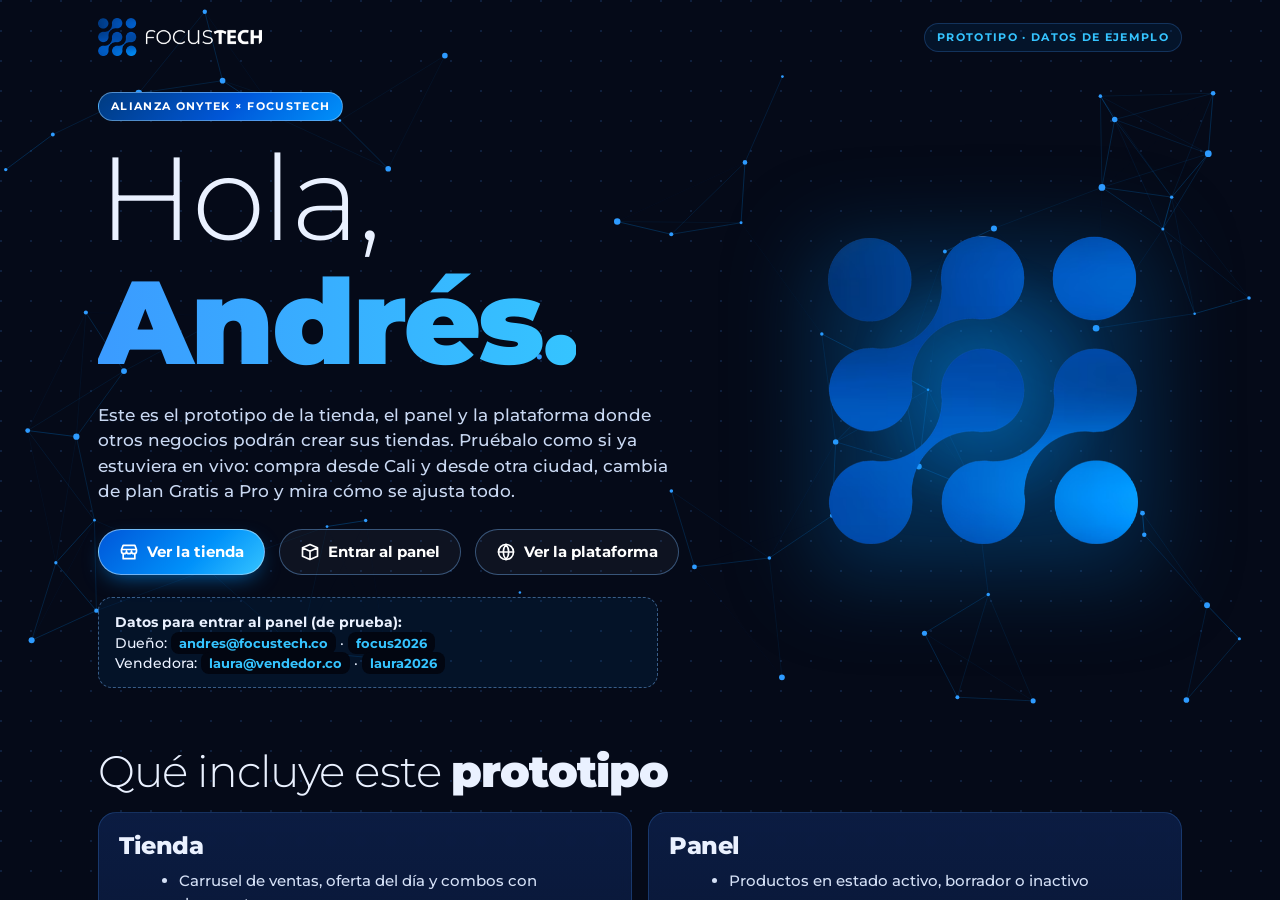
==== commit 5e3c28d7: "FOCUSTECH: avisos push al celular con la app cerrada (Web Push + función Supabase) Co-Authored-By: C" ====
--- a/focustech-web/index.html
+++ b/focustech-web/index.html
@@ -2353,9 +2353,25 @@
    <div class="fld"><label for="g-c">Transportadora</label><select id="g-c"><option>Interrapidísimo</option><option>Servientrega</option><option>Envía</option><option>Otra</option></select></div>
    <div class="fld"><label for="g-n">Número de guía</label><input id="g-n" type="text" required></div></form>`,{foot:'<button class="btn alt" data-act="close">Cancelar</button><button class="btn sig" type="submit" form="f-guia">Guardar guía</button>'});
 }
+const b64u=v=>{const p='='.repeat((4-v.length%4)%4),r=atob((v+p).replace(/-/g,'+').replace(/_/g,'/'));return Uint8Array.from(r,c=>c.charCodeAt(0))};
+/* Avisos al celular aunque la app esté cerrada (Web Push). Guarda este dispositivo en Supabase. */
+async function pushSub(quiet){
+  if(!CFG.vapid||!('serviceWorker' in navigator)||!('PushManager' in window)||!isStaff())return false;
+  try{
+    const reg=await navigator.serviceWorker.ready;
+    let sub=await reg.pushManager.getSubscription();
+    if(!sub)sub=await reg.pushManager.subscribe({userVisibleOnly:true,applicationServerKey:b64u(CFG.vapid)});
+    await rpc('save_push',{s:sub.toJSON()});return true
+  }catch(e){console.error(e);if(!quiet)toast('No se pudo activar el aviso en este dispositivo');return false}
+}
 function askPush(){
-  if(!('Notification' in window)){toast('Este navegador no permite avisos');return}
-  Notification.requestPermission().then(p=>toast(p==='granted'?'Listo: te avisaremos cuando llegue un pedido (con la app abierta)':'No se activaron los avisos'))
+  if(!('Notification' in window)||!('serviceWorker' in navigator)||!('PushManager' in window)){
+    toast(/iphone|ipad/i.test(navigator.userAgent)?'En iPhone: primero toca Compartir > "Agregar a inicio" y abre la app desde ahí':'Este navegador no permite avisos');return}
+  Notification.requestPermission().then(async p=>{
+    if(p!=='granted'){toast('No se activaron los avisos. Revisa los permisos del navegador');return}
+    const ok=await pushSub();
+    toast(ok?'Listo: te llegará un aviso al celular con cada pedido, aunque la app esté cerrada':'Avisos activos con la app abierta. Falta conectar el envío al celular (ver LEEME)')
+  })
 }
 /* ---- arranque ---- */
 async function boot(){
@@ -2367,7 +2383,11 @@
   catch(e){console.error(e);$('#v-shop').innerHTML='<div class="wrap" style="padding:80px 20px;text-align:center"><h2>Estamos teniendo un problema de conexión</h2><p style="margin:10px 0 18px">Revisa tu internet e inténtalo de nuevo.</p><button class="btn sig" onclick="location.reload()">Reintentar</button></div>';$('#v-shop').classList.add('on');return}
   route();
   setInterval(syncTick,3000);setInterval(pollTick,15000);
-  if('serviceWorker' in navigator)navigator.serviceWorker.register('sw.js').catch(()=>{});
+  if('serviceWorker' in navigator){
+    navigator.serviceWorker.register('sw.js').catch(()=>{});
+    navigator.serviceWorker.addEventListener('message',e=>{if(e.data&&e.data.t==='resub')pushSub(true)});
+    if(AUTH&&'Notification' in window&&Notification.permission==='granted')pushSub(true)  /* renueva el registro del dispositivo en silencio */
+  }
 }
 boot();
 
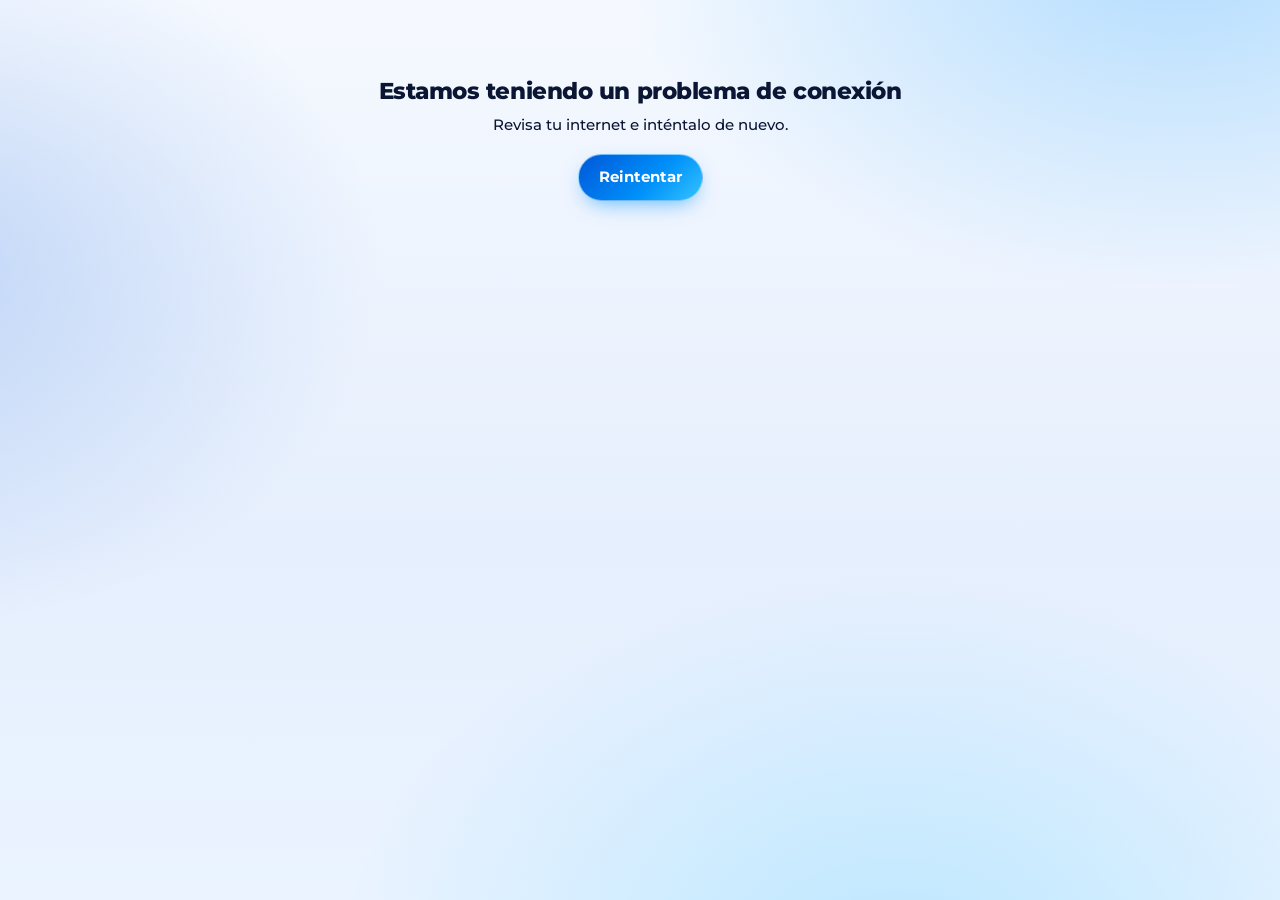
==== commit f66c01d6: "FOCUSTECH: conectado a Supabase (llave publica) y compatible con llaves sb_publishable Co-Authored-B" ====
--- a/focustech-web/index.html
+++ b/focustech-web/index.html
@@ -2186,7 +2186,7 @@
 }
 async function api(path,opt={}){
   await ensureFresh();
-  const r=await fetch(CFG.url+path,{...opt,headers:{apikey:CFG.key,Authorization:'Bearer '+(AUTH?AUTH.token:CFG.key),'Content-Type':'application/json',...(opt.headers||{})}});
+  const r=await fetch(CFG.url+path,{...opt,headers:{apikey:CFG.key,...(AUTH?{Authorization:'Bearer '+AUTH.token}:CFG.key.startsWith('eyJ')?{Authorization:'Bearer '+CFG.key}:{}),'Content-Type':'application/json',...(opt.headers||{})}});
   if(!r.ok){let t='';try{t=await r.text()}catch(_){}throw new Error(r.status+' '+t.slice(0,240))}
   const t=await r.text();if(!t)return null;try{return JSON.parse(t)}catch(_){return null}
 }
@@ -2300,7 +2300,7 @@
   }catch(e){console.warn('poll',e)}
 }
 /* ---- acciones de la tienda ---- */
-function dbHit(k,id){if(AUTH)return;fetch(CFG.url+'/rest/v1/rpc/hit',{method:'POST',keepalive:true,headers:{apikey:CFG.key,Authorization:'Bearer '+CFG.key,'Content-Type':'application/json'},body:J({kind:k,pid:+id||0})}).catch(()=>{})}
+function dbHit(k,id){if(AUTH)return;fetch(CFG.url+'/rest/v1/rpc/hit',{method:'POST',keepalive:true,headers:{apikey:CFG.key,...(CFG.key.startsWith('eyJ')?{Authorization:'Bearer '+CFG.key}:{}),'Content-Type':'application/json'},body:J({kind:k,pid:+id||0})}).catch(()=>{})}
 function dbCita(c){const {id,...d}=c;rpc('add_cita',{c:d}).catch(e=>console.warn('cita',e))}
 function prodPlace(o,cb){
   modal('Registrando tu pedido',`<div class="proc">${nodeLoader()}<p>Estamos registrando tu pedido…</p></div>`);
